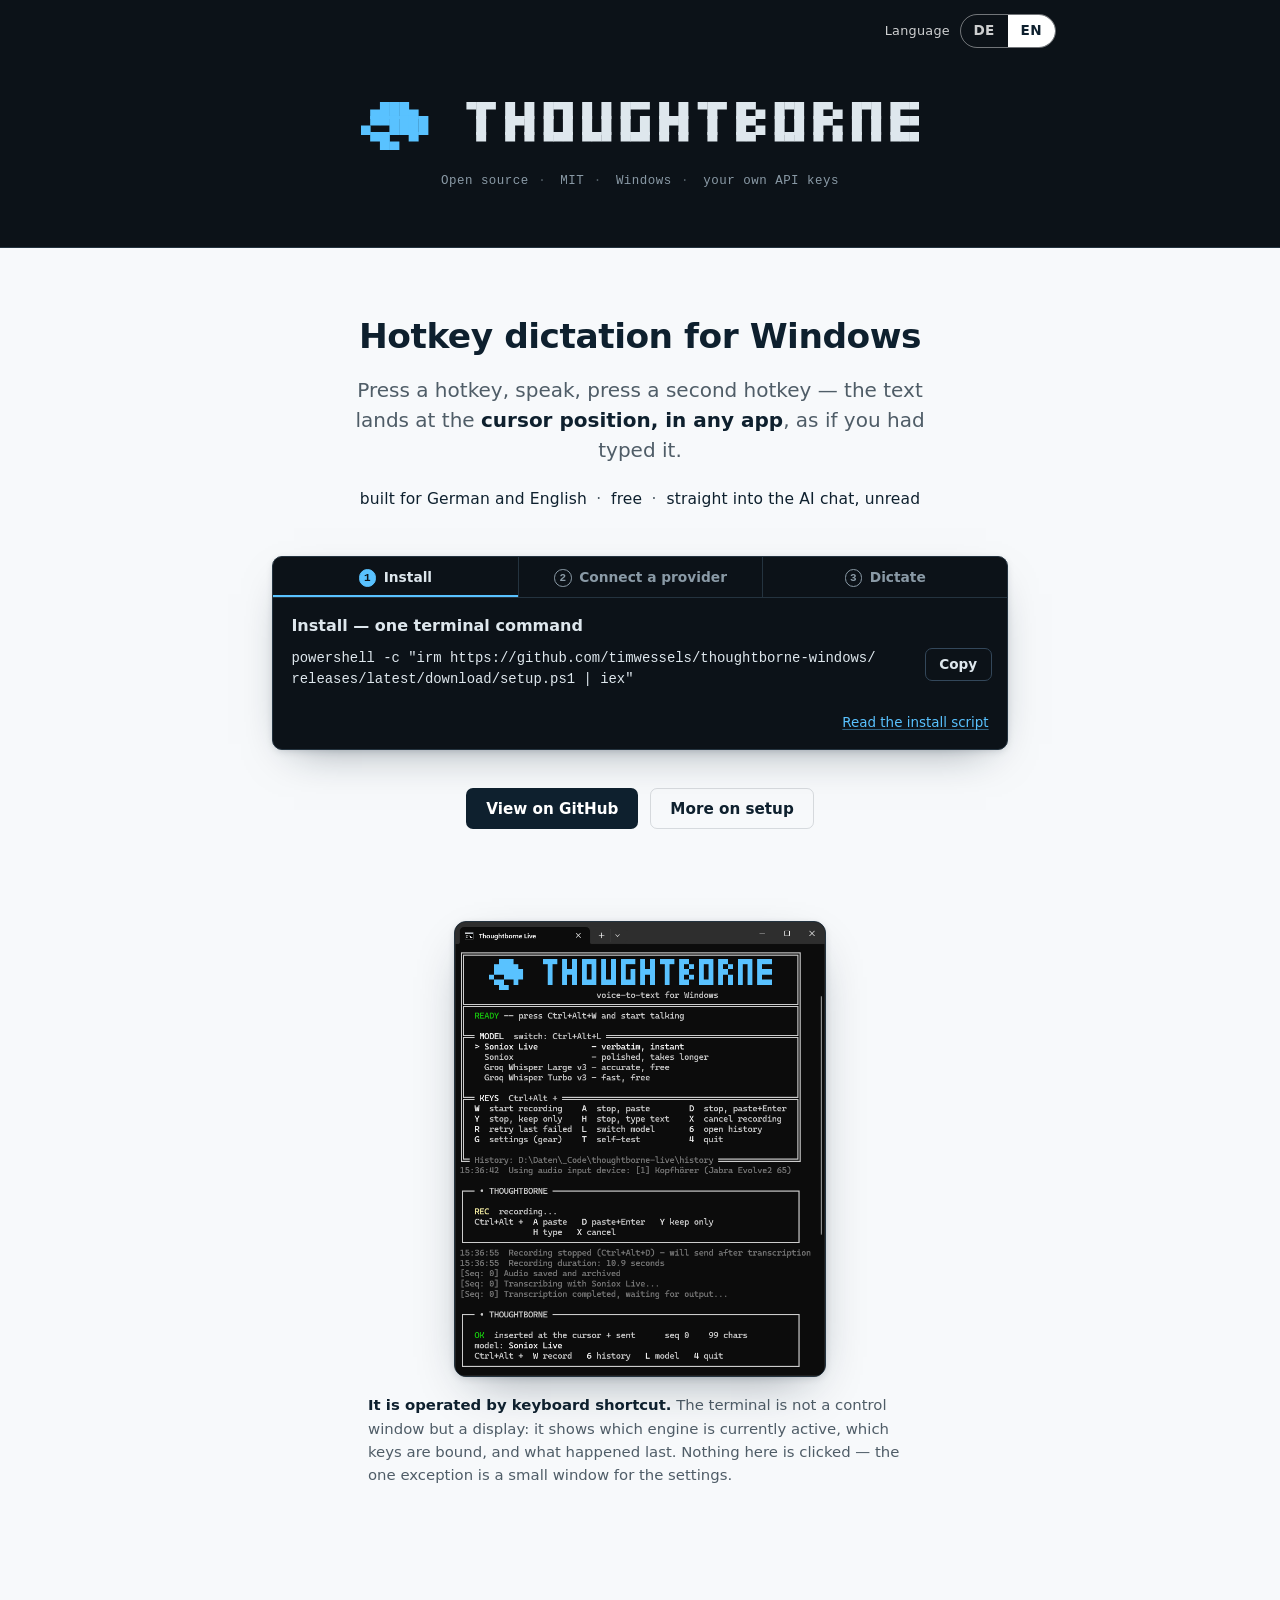
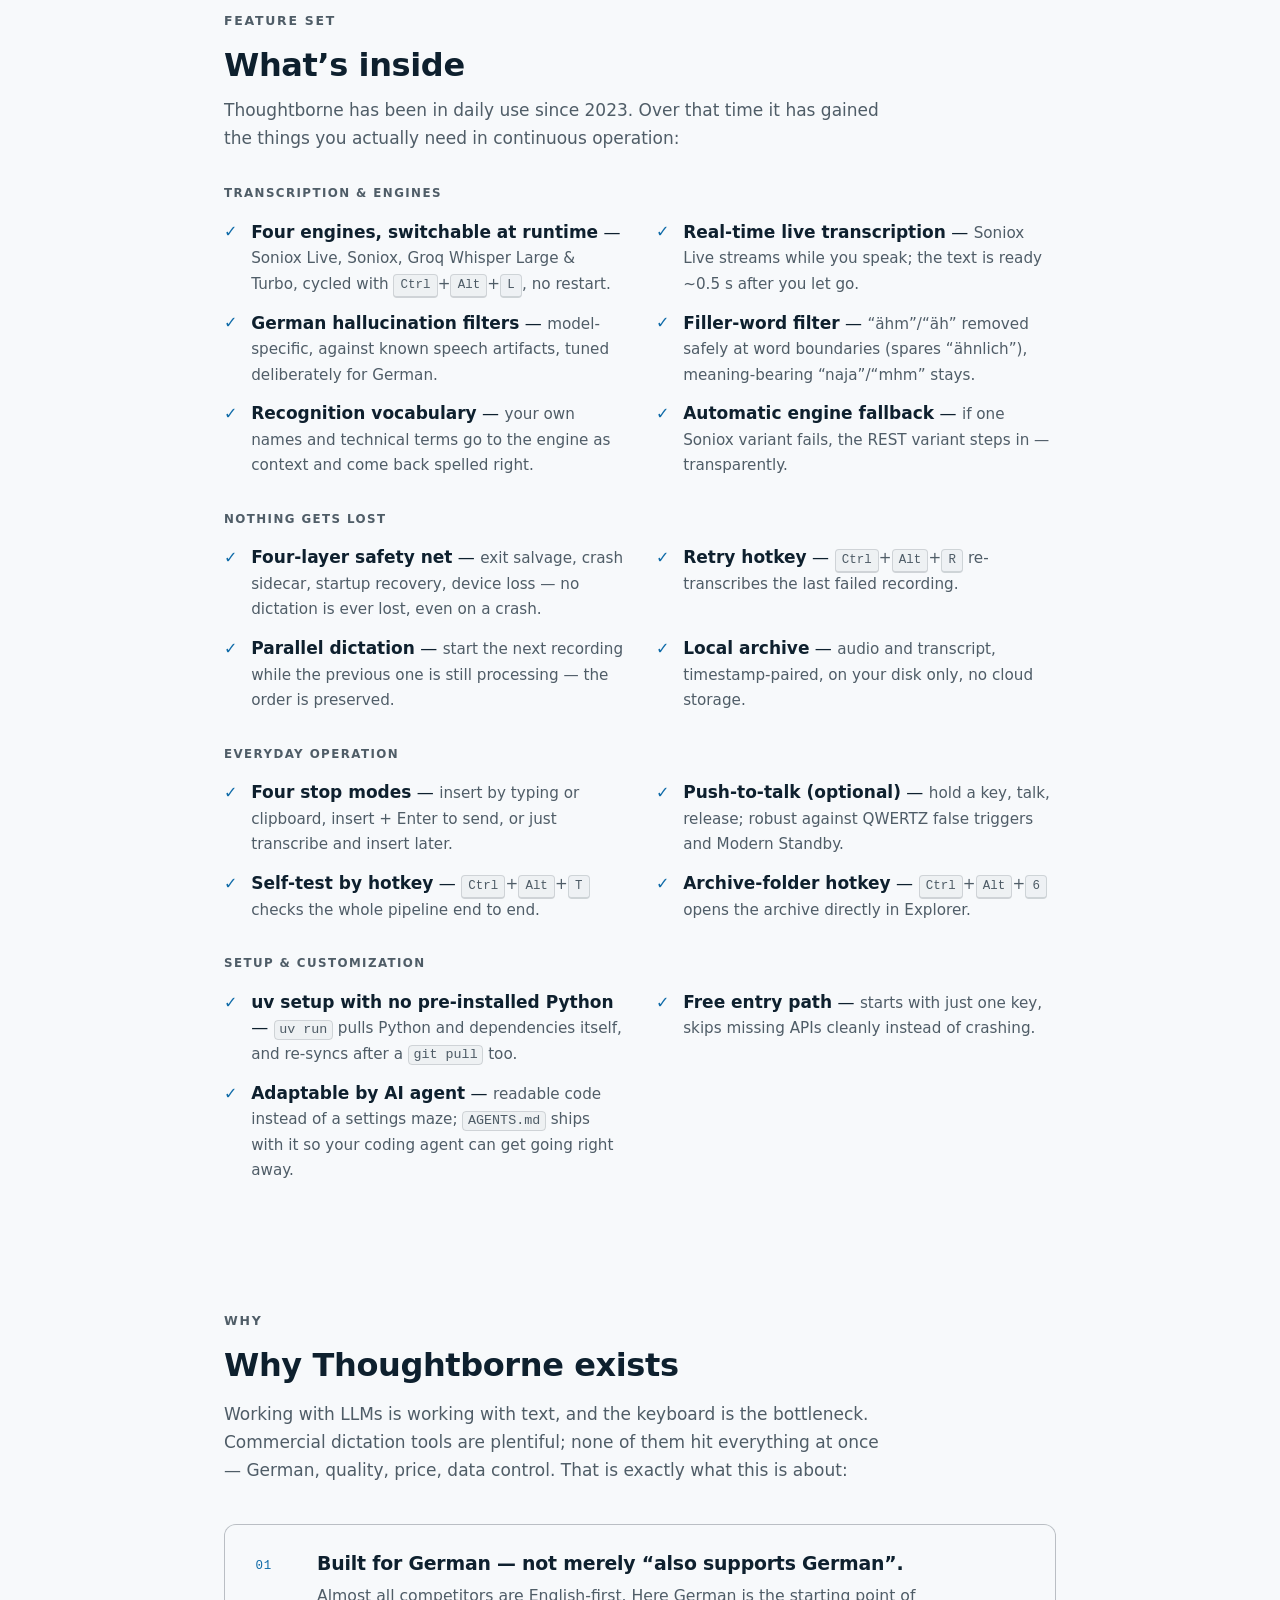
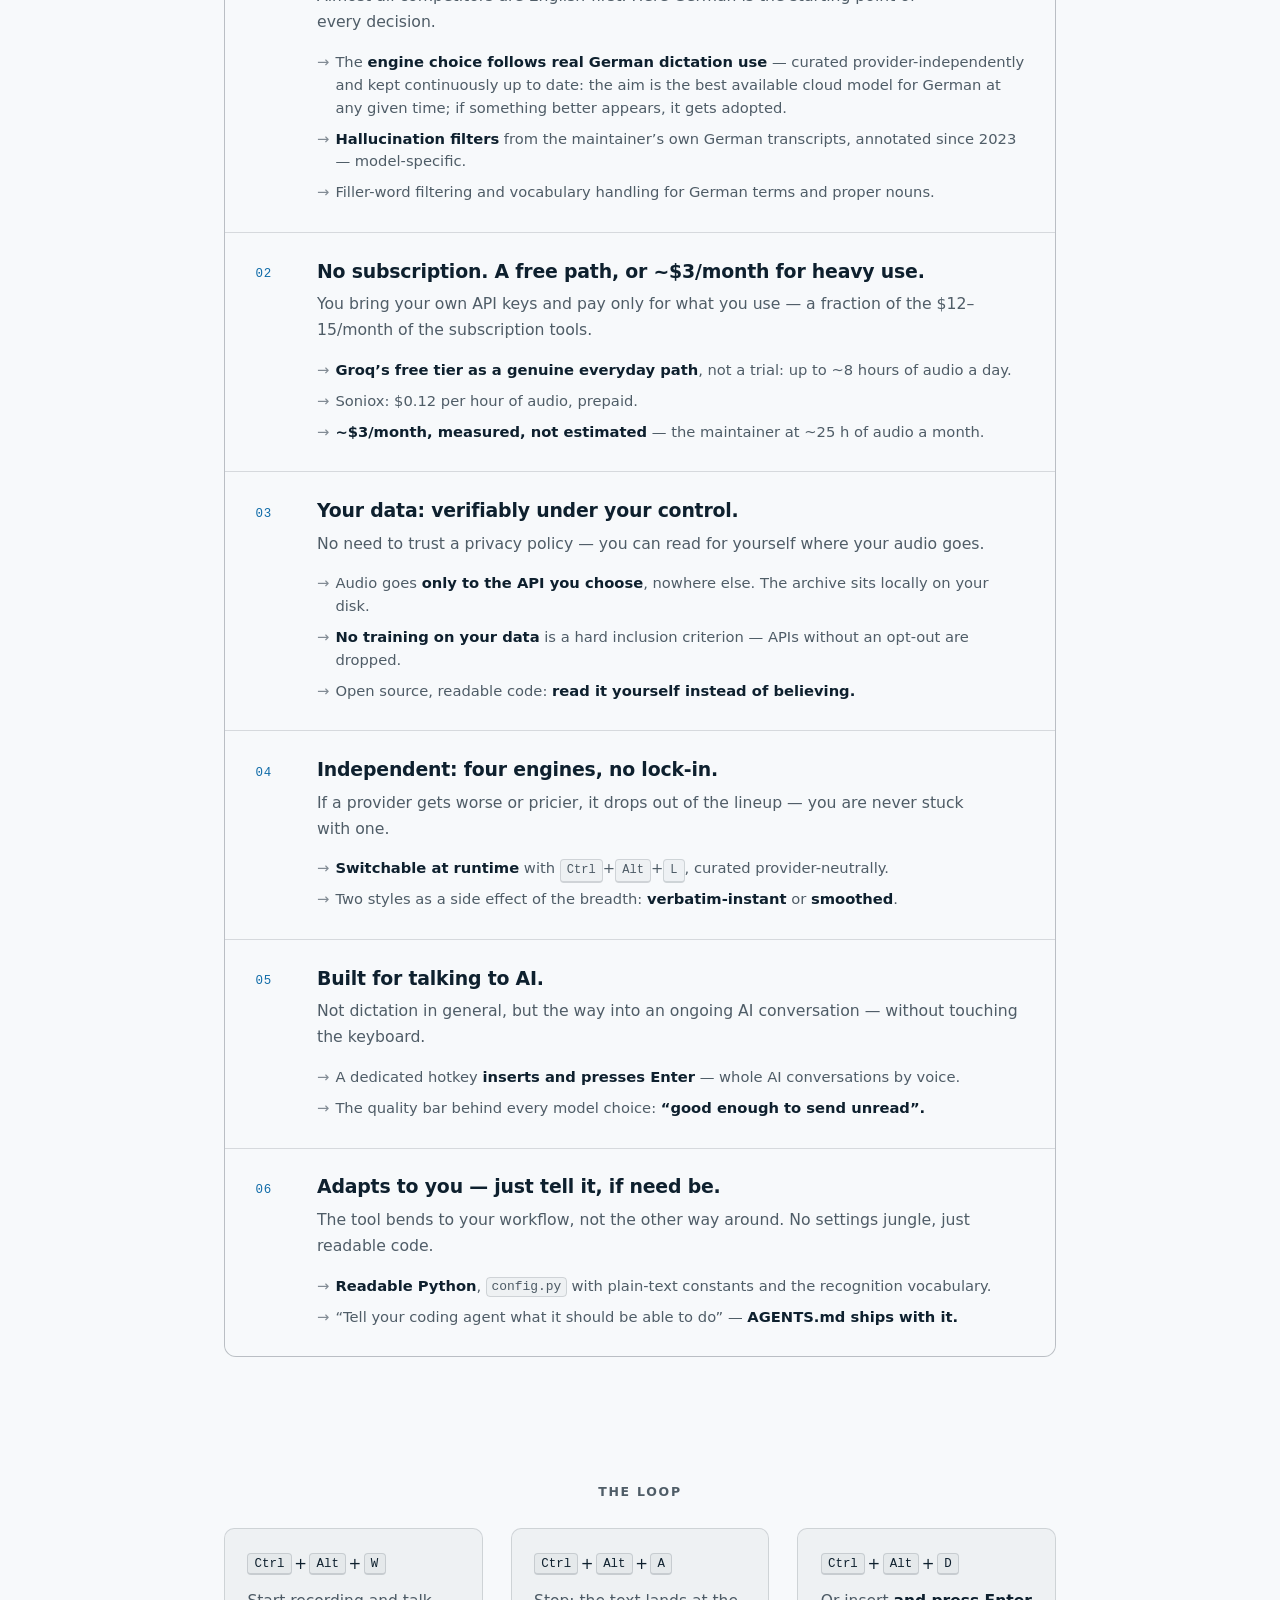
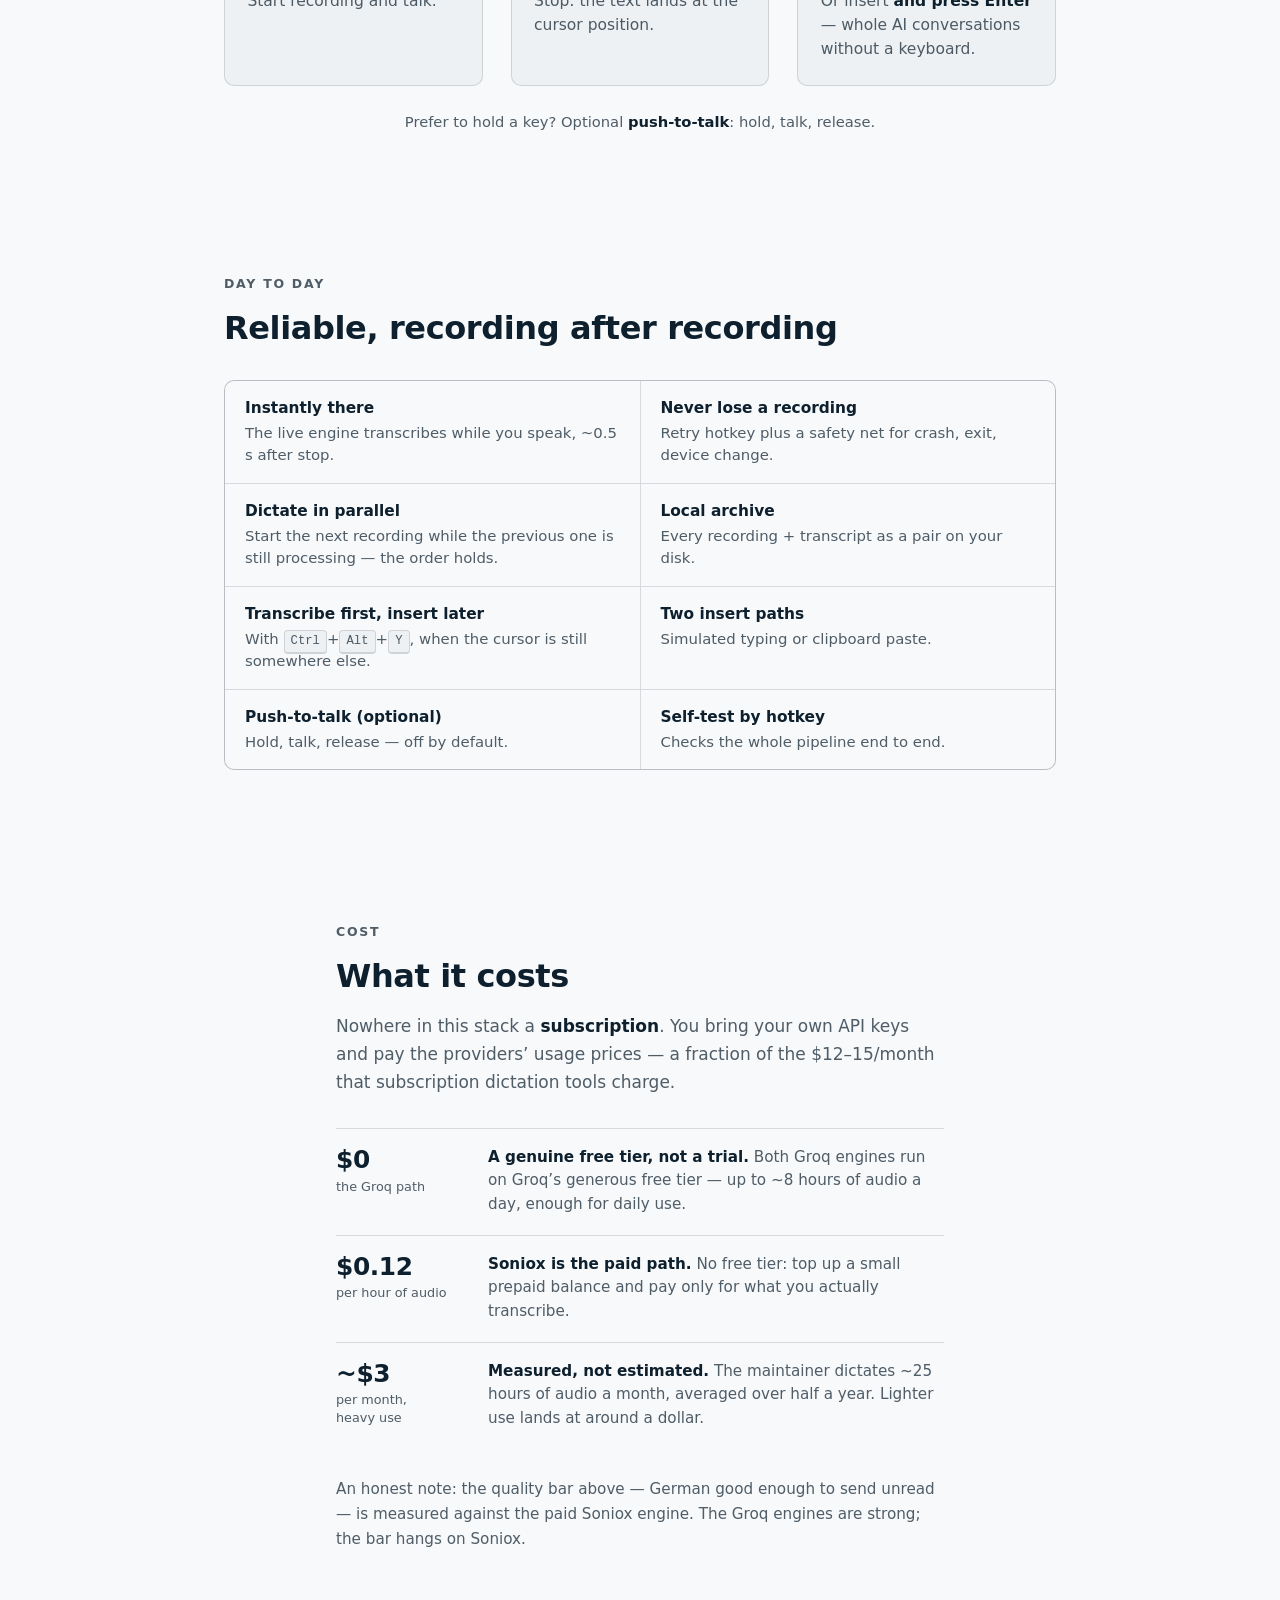
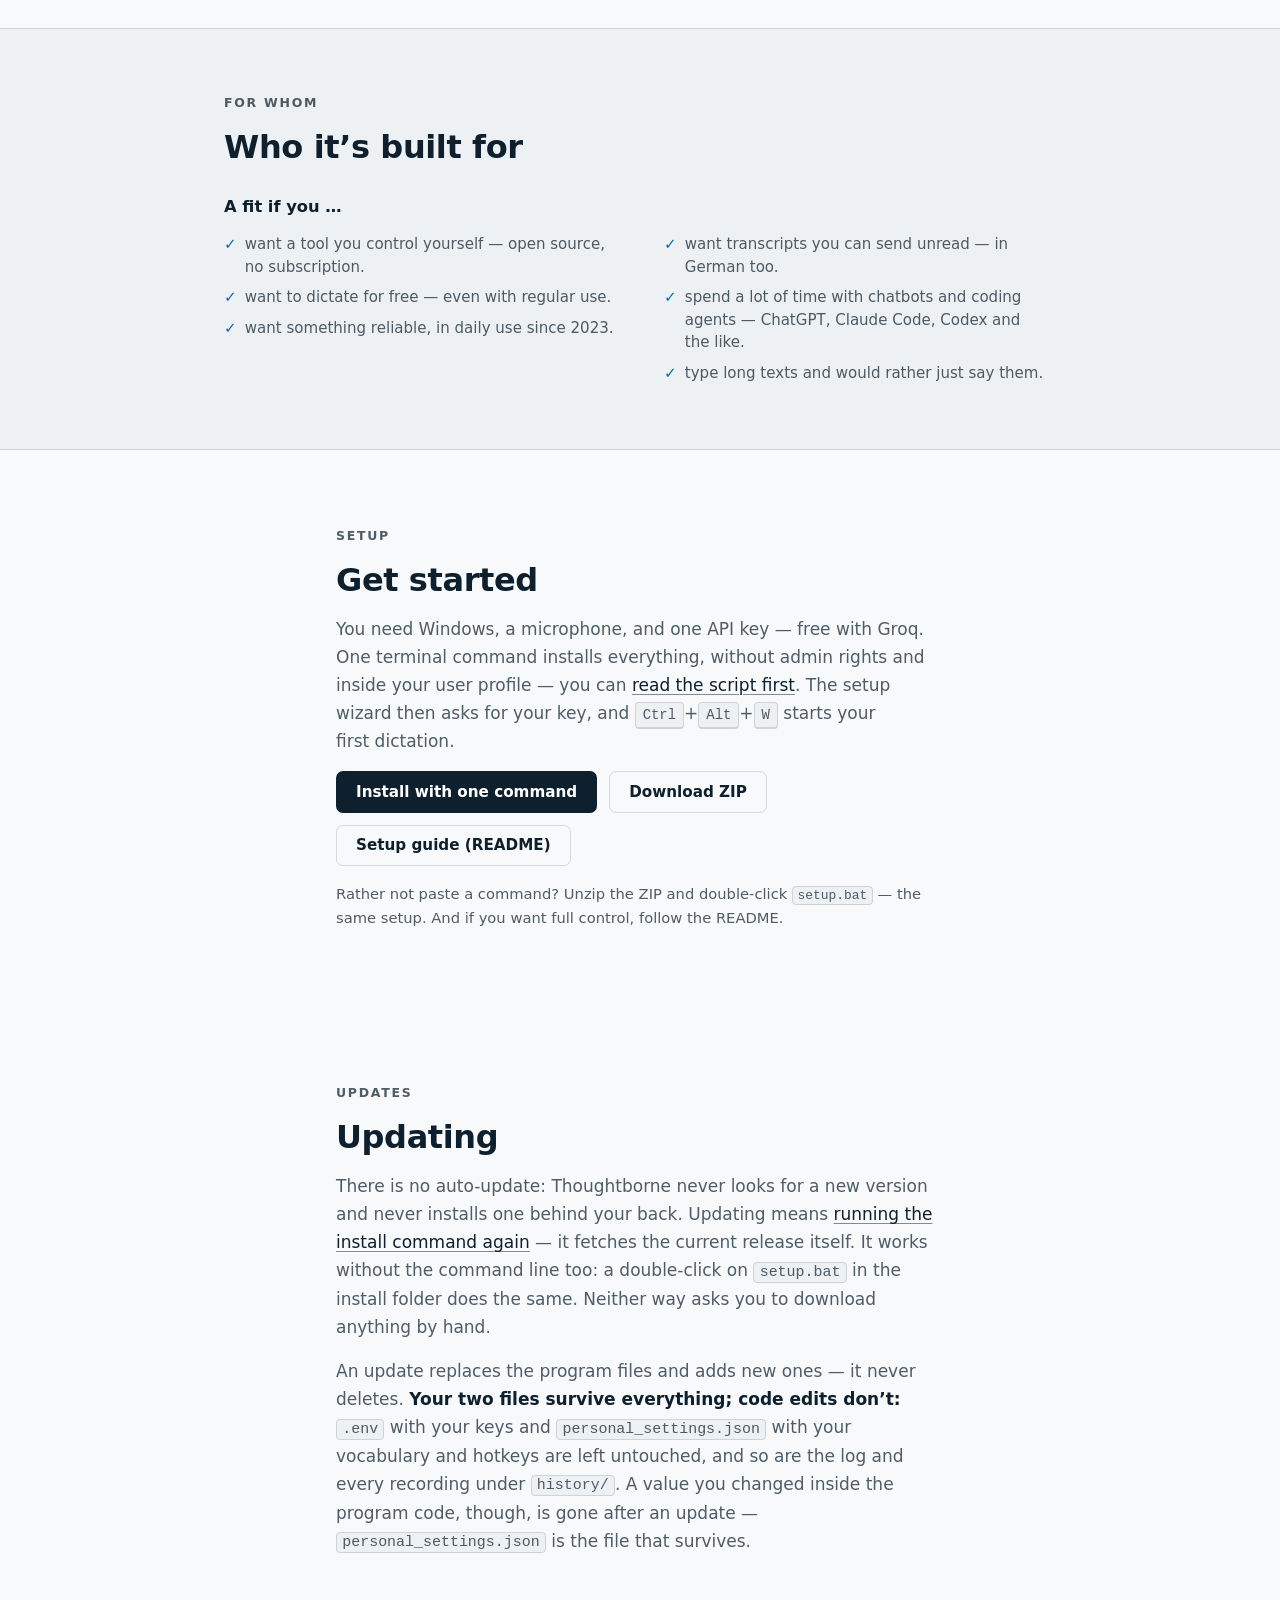
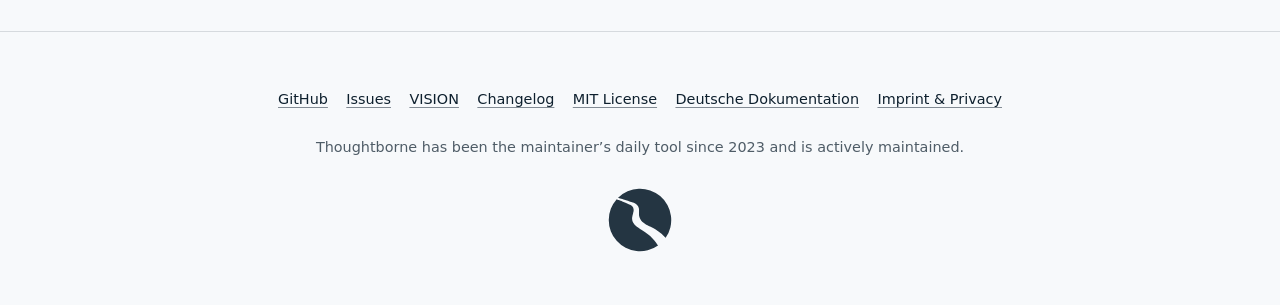
==== docs/en/index.html @ e69ead3b "Retake both published screenshots on the current build (#288) Co-Authored-By: Claude Fable 5 <norepl" ====
<!doctype html>
<html lang="en">
<head>
<meta charset="utf-8">
<meta name="viewport" content="width=device-width, initial-scale=1">
<title>Thoughtborne — Hotkey dictation for Windows</title>
<meta name="description" content="Hotkey-driven dictation tool for Windows. Press a hotkey, talk, press a second hotkey — the text lands at the cursor position. Built for German, built for talking to AI.">
<link rel="canonical" href="https://thoughtborne.app/en/">
<link rel="alternate" hreflang="de" href="https://thoughtborne.app/">
<link rel="alternate" hreflang="en" href="https://thoughtborne.app/en/">
<link rel="alternate" hreflang="x-default" href="https://thoughtborne.app/">
<link rel="icon" href="../favicon.ico?v=2" sizes="48x48">
<link rel="icon" href="../favicon.svg?v=2" type="image/svg+xml">
<link rel="apple-touch-icon" href="../apple-touch-icon.png" sizes="180x180">
<meta name="theme-color" content="#0C1218">
<meta property="og:type" content="website">
<meta property="og:locale" content="en_US">
<meta property="og:locale:alternate" content="de_DE">
<meta property="og:title" content="Thoughtborne — Hotkey dictation for Windows">
<meta property="og:description" content="Press a hotkey, talk, press a second hotkey — the text lands at the cursor position. Built for German, built for talking to AI. Open source, MIT.">
<meta property="og:url" content="https://thoughtborne.app/en/">
<meta property="og:image" content="https://thoughtborne.app/assets/thoughtborne-social-preview.png?v=2">
<meta property="og:site_name" content="Thoughtborne">
<meta property="og:image:width" content="1280">
<meta property="og:image:height" content="640">
<meta name="twitter:card" content="summary_large_image">
<!-- ?v= is a cache-buster: bump it whenever style.css changes shape, so a
     stale cached sheet can never style the new markup (site-v4 idea). -->
<link rel="stylesheet" href="../style.css?v=14">
<noscript><style>.ip-tabs { display: none; } .ip-panel[hidden] { display: block; }</style></noscript>
</head>
<body>

<a class="skip-link" href="#main">Skip to content</a>

<header class="masthead">

  <div class="term-band">
    <div class="band-inner">

      <!-- Nav hrefs are root-absolute — they don't resolve under file://;
           review click-through over a local HTTP server. -->
      <div class="band-top">
        <span class="langbar-label">Language</span>
        <span class="lang-toggle">
          <a href="/" hreflang="de" aria-label="German version">DE</a>
          <a href="/en/" aria-current="page">EN</a>
        </span>
      </div>

      <!-- The app's terminal masthead, ported character-exact from console_ui.py
           (LOGO_MARK_A5 + WM, gap 4). Spans are colour-only: mark glyph in the
           console accent, wordmark in console off-white. Concatenated span text
           is identical to the app's output — regenerate from console_ui.py
           whenever the app masthead changes. line-height stays 1.0. -->
      <pre class="term-logo" aria-hidden="true"><span class="lg-mark"> ▄███▄ </span><span class="lg-word">    ▀█▀ █ █ █▀█ █ █ █▀▀ █ █ ▀█▀ █▀▄ █▀█ █▀▄ █▀█ █▀▀</span>
<span class="lg-mark">▄▀▀████</span><span class="lg-word">     █  █▀█ █ █ █ █ █ █ █▀█  █  █▀▄ █ █ █▀▄ █ █ █▀▀</span>
<span class="lg-mark"> ▀█▄ ▀ </span><span class="lg-word">     ▀  ▀ ▀ ▀▀▀ ▀▀▀ ▀▀▀ ▀ ▀  ▀  ▀▀  ▀▀▀ ▀ ▀ ▀ ▀ ▀▀▀</span></pre>

      <p class="term-status"><span>Open source</span> <span>MIT</span> <span>Windows</span> <span>your own API keys</span></p>

    </div>
  </div>

  <div class="wrap intro-hero">
    <h1 class="headline"><span class="visually-hidden">Thoughtborne — </span>Hotkey dictation for&nbsp;Windows</h1>
    <p class="tagline">Press a hotkey, speak, press a second hotkey — the text lands at the <strong>cursor position, in any app</strong>, as if you had typed it.</p>
    <p class="benefits"><span>built for German and English</span> <span>free</span> <span>straight into the AI chat, unread</span></p>

    <!-- The canonical release lane — releases/latest/download always resolves
         to the newest published release, so this URL never needs a version bump. -->
    <div class="install install-tabs" id="installation">
      <!-- Three-step strip. Panels 2/3 ship `hidden` so nothing flashes before the
           script at the end of the body wires the tabs; the head's noscript rule
           stacks all three without JS. -->
      <div class="ip-tabs" role="tablist" aria-label="Get started in three steps">
        <button class="ip-tab" role="tab" type="button" id="ip-tab-1" aria-controls="ip-panel-1" aria-selected="true"><span class="ip-num">1</span>Install</button>
        <button class="ip-tab" role="tab" type="button" id="ip-tab-2" aria-controls="ip-panel-2" aria-selected="false" tabindex="-1"><span class="ip-num">2</span>Connect a provider</button>
        <button class="ip-tab" role="tab" type="button" id="ip-tab-3" aria-controls="ip-panel-3" aria-selected="false" tabindex="-1"><span class="ip-num">3</span>Dictate</button>
      </div>

      <div class="ip-panel" role="tabpanel" id="ip-panel-1" aria-labelledby="ip-tab-1">
        <p class="ip-title">Install — one terminal command</p>
        <div class="install-panel">
          <!-- The page's only install command — keep it word-for-word identical to the
               one-liners in README.md and README.de.md. The powershell -c wrapper is
               deliberate: content blockers (uBlock's ClickFix guard) swallow a bare
               `irm | iex` clipboard write; the flag-free wrapped form is the tolerated
               shape — and runs from cmd and Win+R too. The <wbr>s are break hints with
               no text of their own (Chrome does not break URLs at `/` by itself), so
               the copy button still yields the exact command. -->
          <code class="install-cmd">powershell -c "irm https://github.com/timwessels/<wbr>thoughtborne-windows/<wbr>releases/latest/download/setup.ps1 | iex"</code>
          <button class="copy-btn" type="button" data-label="Copy" data-done="✓ Copied" data-fail="Press Ctrl+C">Copy</button>
        </div>
        <p class="ip-more"><a href="https://github.com/timwessels/thoughtborne-windows/blob/main/setup.ps1" target="_blank" rel="noopener">Read the install script</a></p>
      </div>

      <div class="ip-panel" role="tabpanel" id="ip-panel-2" aria-labelledby="ip-tab-2" hidden>
        <p class="ip-title">Sign up, paste the code — done</p>
        <p class="ip-lead">Thoughtborne sends your speech to a provider, which sends the text back. All you need is its access code (API key).</p>
        <ul class="ip-options">
          <li>
            <span class="ip-opt-head"><a href="https://groq.com/" target="_blank" rel="noopener">Groq</a> <span class="ip-tag ip-tag-free">free</span></span>
            <span class="ip-opt-text">Good and privacy-friendly</span>
            <a class="ip-opt-btn" href="https://console.groq.com/login" target="_blank" rel="noopener">Sign up</a>
          </li>
          <li>
            <span class="ip-opt-head"><a href="https://soniox.com/" target="_blank" rel="noopener">Soniox</a> <span class="ip-tag">prepaid</span></span>
            <span class="ip-opt-text">Better speech recognition quality</span>
            <a class="ip-opt-btn" href="https://console.soniox.com/signup/" target="_blank" rel="noopener">Sign up</a>
          </li>
        </ul>
        <p class="ip-more"><a href="#costs">More info</a></p>
      </div>

      <div class="ip-panel" role="tabpanel" id="ip-panel-3" aria-labelledby="ip-tab-3" hidden>
        <p class="ip-title">Speak instead of typing — in any app</p>
        <p class="ip-lead">As reliable as your keyboard, just faster — usually without a word to correct.</p>
        <ol class="ip-flow">
          <li><span class="keys"><kbd>Ctrl</kbd>+<kbd>Alt</kbd>+<kbd>W</kbd></span></li>
          <li>speak</li>
          <li><span class="keys"><kbd>Ctrl</kbd>+<kbd>Alt</kbd>+<kbd>A</kbd></span></li>
          <li class="ip-flow-out">The text lands at your cursor — in the browser, in Word, in ChatGPT, in Claude Code.</li>
        </ol>
        <ul class="ip-list">
          <li>Or push-to-talk (optional): tap and hold <kbd>Ctrl</kbd>, speak, let go.</li>
          <li>In AI chats, send it straight away with Enter if you like — you’re just talking to the AI.</li>
        </ul>
      </div>
    </div>

    <p class="actions">
      <a class="btn btn-primary" href="https://github.com/timwessels/thoughtborne-windows" target="_blank" rel="noopener">View on GitHub</a>
      <a class="btn btn-ghost" href="#get-started">More on setup</a>
    </p>
  </div>

</header>

<main id="main">

  <section class="shot">
    <div class="wrap">
      <div class="shot-frame">
        <img src="../assets/screenshot-terminal.png?v=3" alt="Thoughtborne in the terminal: the ready screen with the four-engine model carousel and the key overview on top, below it a recording from the REC notice to the inserted-text confirmation.">
      </div>
      <p class="shot-cap"><strong>It is operated by keyboard shortcut.</strong> The terminal is not a control window but a display: it shows which engine is currently active, which keys are bound, and what happened last. Nothing here is clicked — the one exception is a small window for the settings.</p>
    </div>
  </section>

  <section class="features-top">
    <div class="wrap">
      <div class="intro">
        <p class="eyebrow" aria-hidden="true">Feature set</p>
        <h2>What’s inside</h2>
        <p>Thoughtborne has been in daily use since 2023. Over that time it has gained the things you actually need in continuous operation:</p>
      </div>

      <div class="feat-group">
        <p class="feat-group-title">Transcription &amp; engines</p>
        <ul class="feat-grid">
          <li><b>Four engines, switchable at runtime</b> — <span>Soniox Live, Soniox, Groq Whisper Large &amp; Turbo, cycled with <kbd>Ctrl</kbd>+<kbd>Alt</kbd>+<kbd>L</kbd>, no restart.</span></li>
          <li><b>Real-time live transcription</b> — <span>Soniox Live streams while you speak; the text is ready ~0.5 s after you let go.</span></li>
          <li><b>German hallucination filters</b> — <span>model-specific, against known speech artifacts, tuned deliberately for German.</span></li>
          <li><b>Filler-word filter</b> — <span>“ähm”/“äh” removed safely at word boundaries (spares “ähnlich”), meaning-bearing “naja”/“mhm” stays.</span></li>
          <li><b>Recognition vocabulary</b> — <span>your own names and technical terms go to the engine as context and come back spelled right.</span></li>
          <li><b>Automatic engine fallback</b> — <span>if one Soniox variant fails, the REST variant steps in — transparently.</span></li>
        </ul>
      </div>

      <div class="feat-group">
        <p class="feat-group-title">Nothing gets lost</p>
        <ul class="feat-grid">
          <li><b>Four-layer safety net</b> — <span>exit salvage, crash sidecar, startup recovery, device loss — no dictation is ever lost, even on a crash.</span></li>
          <li><b>Retry hotkey</b> — <span><kbd>Ctrl</kbd>+<kbd>Alt</kbd>+<kbd>R</kbd> re-transcribes the last failed recording.</span></li>
          <li><b>Parallel dictation</b> — <span>start the next recording while the previous one is still processing — the order is preserved.</span></li>
          <li><b>Local archive</b> — <span>audio and transcript, timestamp-paired, on your disk only, no cloud storage.</span></li>
        </ul>
      </div>

      <div class="feat-group">
        <p class="feat-group-title">Everyday operation</p>
        <ul class="feat-grid">
          <li><b>Four stop modes</b> — <span>insert by typing or clipboard, insert&nbsp;+&nbsp;Enter to send, or just transcribe and insert later.</span></li>
          <li><b>Push-to-talk (optional)</b> — <span>hold a key, talk, release; robust against QWERTZ false triggers and Modern Standby.</span></li>
          <li><b>Self-test by hotkey</b> — <span><kbd>Ctrl</kbd>+<kbd>Alt</kbd>+<kbd>T</kbd> checks the whole pipeline end to end.</span></li>
          <li><b>Archive-folder hotkey</b> — <span><kbd>Ctrl</kbd>+<kbd>Alt</kbd>+<kbd>6</kbd> opens the archive directly in Explorer.</span></li>
        </ul>
      </div>

      <div class="feat-group">
        <p class="feat-group-title">Setup &amp; customization</p>
        <ul class="feat-grid">
          <li><b>uv setup with no pre-installed Python</b> — <span><code>uv run</code> pulls Python and dependencies itself, and re-syncs after a <code>git pull</code> too.</span></li>
          <li><b>Free entry path</b> — <span>starts with just one key, skips missing APIs cleanly instead of crashing.</span></li>
          <li><b>Adaptable by AI agent</b> — <span>readable code instead of a settings maze; <code>AGENTS.md</code> ships with it so your coding agent can get going right away.</span></li>
        </ul>
      </div>
    </div>
  </section>

  <section class="args">
    <div class="wrap">
      <div class="args-intro">
        <p class="eyebrow" aria-hidden="true">Why</p>
        <h2>Why Thoughtborne exists</h2>
        <p>Working with LLMs is working with text, and the keyboard is the bottleneck. Commercial dictation tools are plentiful; none of them hit everything at once — German, quality, price, data control. That is exactly what this is about:</p>
      </div>

      <div class="arg-list">
        <article class="arg">
          <span class="arg-num">01</span>
          <h3>Built for German — not merely “also supports German”.</h3>
          <p class="arg-lead">Almost all competitors are English-first. Here German is the starting point of every decision.</p>
          <ul class="arg-evidence">
            <li>The <strong>engine choice follows real German dictation use</strong> — curated provider-independently and kept continuously up to date: the aim is the best available cloud model for German at any given time; if something better appears, it gets adopted.</li>
            <li><strong>Hallucination filters</strong> from the maintainer’s own German transcripts, annotated since 2023 — model-specific.</li>
            <li>Filler-word filtering and vocabulary handling for German terms and proper nouns.</li>
          </ul>
        </article>

        <article class="arg">
          <span class="arg-num">02</span>
          <h3>No subscription. A free path, or ~$3/month for heavy use.</h3>
          <p class="arg-lead">You bring your own API keys and pay only for what you use — a fraction of the $12–15/month of the subscription tools.</p>
          <ul class="arg-evidence">
            <li><strong>Groq’s free tier as a genuine everyday path</strong>, not a trial: up to ~8 hours of audio a day.</li>
            <li>Soniox: $0.12 per hour of audio, prepaid.</li>
            <li><strong>~$3/month, measured, not estimated</strong> — the maintainer at ~25 h of audio a month.</li>
          </ul>
        </article>

        <article class="arg">
          <span class="arg-num">03</span>
          <h3>Your data: verifiably under your control.</h3>
          <p class="arg-lead">No need to trust a privacy policy — you can read for yourself where your audio goes.</p>
          <ul class="arg-evidence">
            <li>Audio goes <strong>only to the API you choose</strong>, nowhere else. The archive sits locally on your disk.</li>
            <li><strong>No training on your data</strong> is a hard inclusion criterion — APIs without an opt-out are dropped.</li>
            <li>Open source, readable code: <strong>read it yourself instead of believing.</strong></li>
          </ul>
        </article>

        <article class="arg">
          <span class="arg-num">04</span>
          <h3>Independent: four engines, no lock-in.</h3>
          <p class="arg-lead">If a provider gets worse or pricier, it drops out of the lineup — you are never stuck with one.</p>
          <ul class="arg-evidence">
            <li><strong>Switchable at runtime</strong> with <kbd>Ctrl</kbd>+<kbd>Alt</kbd>+<kbd>L</kbd>, curated provider-neutrally.</li>
            <li>Two styles as a side effect of the breadth: <strong>verbatim-instant</strong> or <strong>smoothed</strong>.</li>
          </ul>
        </article>

        <article class="arg">
          <span class="arg-num">05</span>
          <h3>Built for talking to AI.</h3>
          <p class="arg-lead">Not dictation in general, but the way into an ongoing AI conversation — without touching the keyboard.</p>
          <ul class="arg-evidence">
            <li>A dedicated hotkey <strong>inserts and presses Enter</strong> — whole AI conversations by voice.</li>
            <li>The quality bar behind every model choice: <strong>“good enough to send unread”.</strong></li>
          </ul>
        </article>

        <article class="arg">
          <span class="arg-num">06</span>
          <h3>Adapts to you — just tell it, if need be.</h3>
          <p class="arg-lead">The tool bends to your workflow, not the other way around. No settings jungle, just readable code.</p>
          <ul class="arg-evidence">
            <li><strong>Readable Python</strong>, <code>config.py</code> with plain-text constants and the recognition vocabulary.</li>
            <li>“Tell your coding agent what it should be able to do” — <strong>AGENTS.md ships with it.</strong></li>
          </ul>
        </article>
      </div>
    </div>
  </section>

  <section class="loop">
    <div class="wrap">
      <h2 class="loop-title">The loop</h2>
      <ol class="steps">
        <li>
          <span class="keys"><kbd>Ctrl</kbd>+<kbd>Alt</kbd>+<kbd>W</kbd></span>
          <span class="step-text">Start recording and talk.</span>
        </li>
        <li>
          <span class="keys"><kbd>Ctrl</kbd>+<kbd>Alt</kbd>+<kbd>A</kbd></span>
          <span class="step-text">Stop: the text lands at the cursor position.</span>
        </li>
        <li>
          <span class="keys"><kbd>Ctrl</kbd>+<kbd>Alt</kbd>+<kbd>D</kbd></span>
          <span class="step-text">Or insert <strong>and press Enter</strong> — whole AI conversations without a keyboard.</span>
        </li>
      </ol>
      <p class="loop-note">Prefer to hold a key? Optional <strong>push-to-talk</strong>: hold, talk, release.</p>
    </div>
  </section>

  <section class="section reliab">
    <div class="wrap">
      <p class="eyebrow" aria-hidden="true">Day to day</p>
      <h2>Reliable, recording after recording</h2>
      <ul class="reliab-grid">
        <li><strong>Instantly there</strong>The live engine transcribes while you speak, ~0.5 s after stop.</li>
        <li><strong>Never lose a recording</strong>Retry hotkey plus a safety net for crash, exit, device change.</li>
        <li><strong>Dictate in parallel</strong>Start the next recording while the previous one is still processing — the order holds.</li>
        <li><strong>Local archive</strong>Every recording + transcript as a pair on your disk.</li>
        <li><strong>Transcribe first, insert later</strong>With <kbd>Ctrl</kbd>+<kbd>Alt</kbd>+<kbd>Y</kbd>, when the cursor is still somewhere else.</li>
        <li><strong>Two insert paths</strong>Simulated typing or clipboard paste.</li>
        <li><strong>Push-to-talk (optional)</strong>Hold, talk, release — off by default.</li>
        <li><strong>Self-test by hotkey</strong>Checks the whole pipeline end to end.</li>
      </ul>
    </div>
  </section>

  <section class="section cost" id="costs">
    <div class="wrap prose">
      <p class="eyebrow" aria-hidden="true">Cost</p>
      <h2>What it costs</h2>
      <p>Nowhere in this stack a <strong>subscription</strong>. You bring your own API keys and pay the providers’ usage prices — a fraction of the $12–15/month that subscription dictation tools charge.</p>
      <dl class="figures">
        <div>
          <dt><span class="fig-num">$0</span> <span class="fig-unit">the Groq path</span></dt>
          <dd><strong>A genuine free tier, not a trial.</strong> Both Groq engines run on Groq’s generous free tier — up to ~8 hours of audio a day, enough for daily use.</dd>
        </div>
        <div>
          <dt><span class="fig-num">$0.12</span> <span class="fig-unit">per hour of audio</span></dt>
          <dd><strong>Soniox is the paid path.</strong> No free tier: top up a small prepaid balance and pay only for what you actually transcribe.</dd>
        </div>
        <div>
          <dt><span class="fig-num">~$3</span> <span class="fig-unit">per month, heavy use</span></dt>
          <dd><strong>Measured, not estimated.</strong> The maintainer dictates ~25 hours of audio a month, averaged over half a year. Lighter use lands at around a dollar.</dd>
        </div>
      </dl>
      <p class="cost-note">An honest note: the quality bar above — German good enough to send unread — is measured against the paid Soniox engine. The Groq engines are strong; the bar hangs on Soniox.</p>
    </div>
  </section>

  <section class="audience-box">
    <div class="wrap">
      <p class="eyebrow" aria-hidden="true">For whom</p>
      <h2>Who it’s built for</h2>
      <div class="aud-for">
        <h3>A fit if you …</h3>
        <ul>
          <li>want a tool you control yourself — open source, no subscription.</li>
          <li>want to dictate for free — even with regular use.</li>
          <li>want something reliable, in daily use since 2023.</li>
          <li>want transcripts you can send unread — in German too.</li>
          <li>spend a lot of time with chatbots and coding agents — ChatGPT, Claude Code, Codex and the like.</li>
          <li>type long texts and would rather just say them.</li>
        </ul>
      </div>
    </div>
  </section>

  <section class="section get-started" id="get-started">
    <div class="wrap prose">
      <p class="eyebrow" aria-hidden="true">Setup</p>
      <h2>Get started</h2>
      <p>You need Windows, a microphone, and one API key — free with Groq. One terminal command installs everything, without admin rights and inside your user profile — you can <a href="https://github.com/timwessels/thoughtborne-windows/blob/main/setup.ps1" target="_blank" rel="noopener">read the script first</a>. The setup wizard then asks for your key, and <kbd>Ctrl</kbd>+<kbd>Alt</kbd>+<kbd>W</kbd> starts your first dictation.</p>
      <p class="actions">
        <a class="btn btn-primary" href="#installation">Install with one command</a>
        <!-- thoughtborne.zip is the snapshot the release ritual builds (D-006);
             releases/latest keeps the URL current with zero page edits. This one
             link stays in the same tab on purpose: GitHub serves the ZIP as an
             attachment, so target="_blank" would leave an empty tab behind. -->
        <a class="btn btn-ghost" href="https://github.com/timwessels/thoughtborne-windows/releases/latest/download/thoughtborne.zip">Download ZIP</a>
        <a class="btn btn-ghost" href="https://github.com/timwessels/thoughtborne-windows#installation" target="_blank" rel="noopener">Setup guide (README)</a>
      </p>
      <p class="audience">Rather not paste a command? Unzip the ZIP and double-click <code>setup.bat</code> — the same setup. And if you want full control, follow the README.</p>
    </div>
  </section>

  <!-- Anchor #updating is deep-linked from the settings app's Machine-Room tab
       (settings_strings.py, url.update) — renaming it breaks that link silently. -->
  <section class="section updating" id="updating">
    <div class="wrap prose">
      <p class="eyebrow" aria-hidden="true">Updates</p>
      <h2>Updating</h2>
      <p>There is no auto-update: Thoughtborne never looks for a new version and never installs one behind your back. Updating means <a href="#installation">running the install command again</a> — it fetches the current release itself. It works without the command line too: a double-click on <code>setup.bat</code> in the install folder does the same. Neither way asks you to download anything by hand.</p>
      <p>An update replaces the program files and adds new ones — it never deletes. <strong>Your two files survive everything; code edits don’t:</strong> <code>.env</code> with your keys and <code>personal_settings.json</code> with your vocabulary and hotkeys are left untouched, and so are the log and every recording under <code>history/</code>. A value you changed inside the program code, though, is gone after an update — <code>personal_settings.json</code> is the file that survives.</p>
    </div>
  </section>

</main>

<footer class="site-footer">
  <div class="footer-inner">
    <nav class="footer-links" aria-label="Project links">
      <a href="https://github.com/timwessels/thoughtborne-windows" target="_blank" rel="noopener">GitHub</a>
      <a href="https://github.com/timwessels/thoughtborne-windows/issues" target="_blank" rel="noopener">Issues</a>
      <a href="https://github.com/timwessels/thoughtborne-windows/blob/main/VISION.md" target="_blank" rel="noopener">VISION</a>
      <a href="https://github.com/timwessels/thoughtborne-windows/blob/main/CHANGELOG.md" target="_blank" rel="noopener">Changelog</a>
      <a href="https://github.com/timwessels/thoughtborne-windows/blob/main/LICENSE" target="_blank" rel="noopener">MIT License</a>
      <a href="https://github.com/timwessels/thoughtborne-windows/blob/main/README.de.md" hreflang="de" target="_blank" rel="noopener">Deutsche Dokumentation</a>
      <a href="/en/legal.html">Imprint &amp; Privacy</a>
    </nav>
    <p class="footer-note">Thoughtborne has been the maintainer’s daily tool since 2023 and is actively maintained.</p>
    <!-- path data from assets/logo/thoughtborne-mark.svg — keep in sync. -->
    <svg class="mark mark-footer" viewBox="0 0 512 512" aria-hidden="true"><path d="M 69.57 89.44 C 70.92 90.26 80.55 94.04 91.91 98.66 C 103.26 103.28 115.37 108.20 118.80 109.60 C 149.01 121.85 172.26 131.55 176.22 133.55 C 181.20 136.07 187.72 140.63 191.59 144.31 C 200.33 152.64 205.14 164.00 205.19 176.41 C 205.22 184.14 204.19 189.89 200.05 205.09 C 193.51 229.12 191.95 239.31 193.13 250.31 C 194.75 265.49 200.47 278.71 210.38 290.15 C 222.87 304.60 232.56 312.03 270.23 336.00 C 310.93 361.90 331.92 378.17 354.42 401.21 C 365.24 412.30 373.89 422.38 383.45 435.05 C 390.08 443.85 400.24 458.95 400.32 460.14 A 250.00 250.00 0 0 1 69.57 89.44 Z M 461.13 398.90 C 461.25 398.98 456.27 393.85 450.21 387.62 C 421.66 358.22 391.54 336.94 341.33 310.71 C 311.21 294.98 305.14 291.72 297.83 287.38 C 278.90 276.16 266.13 263.50 258.15 248.06 C 253.46 239.00 251.24 232.87 249.27 223.61 C 247.78 216.57 247.69 215.33 247.90 203.90 C 248.42 174.95 248.23 167.69 246.84 162.07 C 242.17 143.26 230.35 129.52 210.86 120.29 C 205.03 117.53 198.29 115.26 167.59 105.71 C 157.94 102.71 144.68 98.57 138.14 96.50 C 131.59 94.44 117.00 89.90 105.71 86.41 C 94.42 82.93 84.31 79.80 83.25 79.47 C 82.19 79.13 81.32 78.65 80.69 77.77 A 250.00 250.00 0 0 1 461.13 398.90 Z"/></svg>
  </div>
</footer>

<script>
/* Copy buttons on the install boxes. First-party, inline, no dependencies.
   The Clipboard API needs a secure context (https / localhost); a
   hidden-textarea fallback covers the rest. Without JS the button is inert
   and the command stays selectable text. */
document.querySelectorAll('.copy-btn').forEach(function (btn) {
  var reset;
  btn.addEventListener('click', function () {
    var cmd = btn.closest('.install-panel').querySelector('.install-cmd');
    var text = cmd.textContent.trim();
    // Also select the visible command: content blockers can swallow the
    // programmatic clipboard write silently (while reporting success), and a
    // selection leaves the user one native Ctrl+C away from the same result.
    var select = function () {
      var sel = window.getSelection();
      if (!sel) { return; }
      var range = document.createRange();
      range.selectNodeContents(cmd);
      sel.removeAllRanges();
      sel.addRange(range);
    };
    select();
    var done = function (ok) {
      btn.textContent = ok ? btn.dataset.done : btn.dataset.fail;
      btn.classList.toggle('copied', ok);
      clearTimeout(reset);
      reset = setTimeout(function () {
        btn.textContent = btn.dataset.label;
        btn.classList.remove('copied');
      }, 2200);
    };
    if (navigator.clipboard && window.isSecureContext) {
      navigator.clipboard.writeText(text).then(function () { done(true); }, function () { done(false); });
    } else {
      var ta = document.createElement('textarea');
      ta.value = text;
      ta.setAttribute('readonly', '');
      ta.style.position = 'fixed'; ta.style.opacity = '0';
      document.body.appendChild(ta);
      ta.select();
      var ok = false;
      try { ok = document.execCommand('copy'); } catch (e) {}
      document.body.removeChild(ta);
      select();
      done(ok);
    }
  });
});

/* The hero's three-step strip: the role=tab buttons switch panels; arrow keys
   move between tabs (wrapping), Home/End jump to the ends. */
document.querySelectorAll('.install-tabs').forEach(function (box) {
  var tabs = Array.prototype.slice.call(box.querySelectorAll('[role="tab"]'));
  var panels = tabs.map(function (tab) { return document.getElementById(tab.getAttribute('aria-controls')); });
  var floor = 0;
  var show = function (n, focus) {
    tabs.forEach(function (tab, i) {
      var on = i === n;
      tab.setAttribute('aria-selected', on ? 'true' : 'false');
      tab.tabIndex = on ? 0 : -1;
      panels[i].hidden = !on;
    });
    box.style.minHeight = floor && n > 0 ? floor + 'px' : '';
    if (focus) { tabs[n].focus(); }
  };
  tabs.forEach(function (tab, i) {
    tab.addEventListener('click', function () { show(i, false); });
    tab.addEventListener('keydown', function (e) {
      var n = { ArrowRight: i + 1, ArrowLeft: i - 1, Home: 0, End: tabs.length - 1 }[e.key];
      if (typeof n !== 'number') { return; }
      e.preventDefault();
      show((n + tabs.length) % tabs.length, true);
    });
  });

  /* One height for the two explaining panels, so switching between them never
     moves the page; the install panel sits tight on its command, the page's
     first impression. Desktop only — on a narrow screen the tabs sit at the top
     of the view with nothing below them to displace. The floor is cleared before
     measuring so a held height cannot feed the next measurement. Width-only
     resizes re-measure; mobile browsers fire resize on scroll, which must not. */
  var roomy = window.matchMedia('(min-width: 64rem)');
  var lock = function () {
    var open = 0, i;
    for (i = 0; i < tabs.length; i++) { if (tabs[i].getAttribute('aria-selected') === 'true') { open = i; } }
    floor = 0;
    if (roomy.matches) {
      for (i = 1; i < tabs.length; i++) { show(i, false); floor = Math.max(floor, box.offsetHeight); }
    }
    show(open, false);
  };
  lock();
  var wide = window.innerWidth, settle;
  window.addEventListener('resize', function () {
    if (window.innerWidth === wide) { return; }
    wide = window.innerWidth;
    clearTimeout(settle);
    settle = setTimeout(lock, 150);
  });

  /* The get-started button jumps back up to this box — it has to land on the
     command, whichever tab the reader left open. */
  var toCommand = function () { show(0, false); };
  window.addEventListener('hashchange', function () {
    if (location.hash === '#' + box.id) { toCommand(); }
  });
  document.querySelectorAll('a[href="#' + box.id + '"]').forEach(function (a) {
    a.addEventListener('click', toCommand);
  });
});
</script>

</body>
</html>
---- docs/style.css ----
/* Thoughtborne site — shared stylesheet for all four pages:
   / (DE), /en/ (EN), /legal.html (DE), /en/legal.html (EN).
   Hard rule: the site is self-contained — no third-party origins (CDN scripts,
   external fonts, remote images); this file and assets/ are first-party. */
*, *::before, *::after { box-sizing: border-box; }
* { margin: 0; }
html { -webkit-text-size-adjust: 100%; scroll-behavior: smooth; }
img, svg { display: block; max-width: 100%; }
a { color: inherit; }

:root {
  color-scheme: light;

  /* terminal surfaces (the dark objects — constant in both OS themes) */
  --term:      #0C1218;
  --term-line: #24333F;
  --term-text: #DEE7ED;
  --term-dim:  #8A9AA6;
  --accent:    #59C2FF;   /* console accent, ported from console_ui.py — dark surfaces only */

  /* the light page */
  --navy:      #0E202E;
  --e-gray:    #828B94;
  --paper:     #F7F9FB;
  --ink:       #0E202E;
  --ink-soft:  rgba(14, 32, 46, .72);
  --line:      rgba(14, 32, 46, .14);
  --panel:     rgba(14, 32, 46, .035);
  --accent-deep: #0F6BA8; /* darker sibling of the console accent — AA on paper */
  --hero-ink:  #FFFFFF;
  --hero-soft: rgba(255,255,255,.80);
  --hero-line: rgba(255,255,255,.42);
  --link-underline: var(--e-gray);
  --btn-bg: var(--navy); --btn-fg: #FFFFFF;
  --btn-ghost-fg: var(--ink); --btn-ghost-line: var(--line);
  --measure: 42rem;
  --measure-wide: 56rem;
}
@media (prefers-color-scheme: dark) {
  :root {
    color-scheme: dark;
    --paper:     #0A141D;
    --ink:       #E9EDF0;
    --ink-soft:  rgba(233, 237, 240, .72);
    --line:      rgba(233, 237, 240, .16);
    --panel:     rgba(233, 237, 240, .04);
    --e-gray:    #71828F;
    --accent-deep: #59C2FF; /* dark page ground -> the console accent applies */
    --link-dark: #AFC3D2;
    --btn-ghost-fg: var(--ink);
    --btn-bg: #AFC3D2; --btn-fg: var(--navy);
  }
}

html { background: var(--paper); }
body {
  font-family: system-ui, -apple-system, "Segoe UI", Roboto, "Helvetica Neue", Arial, sans-serif;
  font-size: 17px; line-height: 1.65; color: var(--ink); background: var(--paper);
  -webkit-font-smoothing: antialiased; text-rendering: optimizeLegibility;
}
.wrap { width: 100%; max-width: var(--measure); margin-inline: auto; padding-inline: clamp(1.25rem, 5vw, 2rem); }

a {
  color: var(--ink); text-decoration: underline; text-decoration-color: var(--link-underline);
  text-underline-offset: 0.18em; text-decoration-thickness: 1px;
  transition: text-decoration-color .18s ease, color .18s ease;
}
a:hover { text-decoration-color: currentColor; }
@media (prefers-color-scheme: dark) {
  main a, .site-footer a { color: var(--link-dark); text-decoration-color: rgba(175,195,210,.45); }
}
:focus-visible { outline: 2px solid var(--ink); outline-offset: 3px; border-radius: 2px; }
.term-band :focus-visible, .install :focus-visible { outline-color: var(--term-text); }

h1, h2 { font-weight: 600; letter-spacing: -0.012em; line-height: 1.2; }
h2 { font-size: clamp(1.45rem, 1rem + 1.9vw, 2rem); }
p { text-wrap: pretty; }
.eyebrow { font-size: 0.78rem; font-weight: 600; letter-spacing: 0.14em; text-transform: uppercase; color: var(--ink-soft); margin-bottom: 0.9rem; }

kbd {
  font-family: ui-monospace, "Cascadia Code", "Cascadia Mono", Consolas, "SFMono-Regular", monospace;
  font-size: 0.82em; line-height: 1; padding: 0.28em 0.5em;
  border: 1px solid var(--line); border-bottom-width: 2px; border-radius: 4px;
  background: var(--panel); white-space: nowrap;
}
code {
  font-family: ui-monospace, "Cascadia Code", Consolas, monospace; font-size: 0.88em;
  padding: 0.1em 0.35em; background: var(--panel); border: 1px solid var(--line); border-radius: 4px;
}

/* language switch — shared between the landing band's top corner and the
   legal pages' sticky .langbar; both grounds are dark. */
.langbar { position: sticky; top: 0; z-index: 20; background: var(--navy); }
.langbar-inner {
  max-width: var(--measure-wide); margin-inline: auto;
  padding: 0.5rem clamp(1.25rem, 5vw, 2rem);
  display: flex; justify-content: flex-end; align-items: center; gap: 0.6rem;
}
.langbar-label { color: var(--hero-soft); font-size: 0.8rem; letter-spacing: 0.02em; }
.lang-toggle { display: inline-flex; border: 1px solid var(--hero-line); border-radius: 999px; overflow: hidden; }
.lang-toggle a {
  text-decoration: none; color: var(--hero-soft); font-size: 0.85rem; font-weight: 600;
  padding: 0.35em 0.95em; letter-spacing: 0.03em; transition: background-color .18s ease, color .18s ease;
}
.lang-toggle a[aria-current="page"] { background: var(--hero-ink); color: var(--navy); }
.lang-toggle a:not([aria-current="page"]):hover { background: rgba(255,255,255,.12); color: var(--hero-ink); }

.term-band { background: var(--term); color: var(--term-text); border-bottom: 1px solid var(--term-line); }
.band-inner {
  max-width: var(--measure-wide); margin-inline: auto;
  padding: 0.85rem clamp(1.25rem, 5vw, 2rem) clamp(2.5rem, 6vw, 3.5rem);
}
.band-top { display: flex; justify-content: flex-end; align-items: center; gap: 0.6rem; }

/* The app masthead as live text (console_ui.py: LOGO_MARK_A5 + WM, gap 4;
   58 columns). line-height MUST stay 1.0 — half-block art breaks apart
   otherwise. Two-tone: the mark glyph keeps the console accent, the wordmark
   letters sit in console off-white. No glow, no motion. */
.term-logo {
  font-family: ui-monospace, "Cascadia Mono", "Cascadia Code", Consolas, "DejaVu Sans Mono", monospace;
  font-size: clamp(8px, 2.55vw, 16px);
  line-height: 1;
  letter-spacing: 0;
  width: max-content; max-width: 100%;
  margin: clamp(2.4rem, 5vw, 3.4rem) auto 0;
  text-align: left;
  overflow: hidden;
  user-select: none;
}
.lg-mark { color: var(--accent); }
.lg-word { color: var(--term-text); }

.term-status {
  font-family: ui-monospace, "Cascadia Mono", Consolas, monospace;
  font-size: 0.78rem; letter-spacing: 0.04em;
  color: var(--term-dim); text-align: center;
  margin-top: 1.3rem;
}
.term-status span { white-space: nowrap; }
.term-status span:not(:last-child)::after { content: "·"; padding: 0 0.5em 0 0.75em; color: rgba(138, 154, 166, .55); }

.intro-hero { text-align: center; padding-block: clamp(2.75rem, 6vw, 4.25rem) clamp(1.5rem, 3vw, 2rem); }
.headline {
  font-size: clamp(1.5rem, 1.05rem + 2vw, 2.15rem); line-height: 1.2; letter-spacing: -0.014em;
  color: var(--ink); max-width: 36rem; margin-inline: auto;
}
.tagline {
  font-size: clamp(1.05rem, 0.95rem + 0.55vw, 1.25rem); line-height: 1.5; color: var(--ink-soft);
  max-width: 40rem; margin: 1.1rem auto 0;
}
.tagline strong { color: var(--ink); font-weight: 600; }
.subline { color: var(--ink-soft); margin: 0.85rem auto 0; max-width: 40rem; }
.benefits { font-size: 0.97rem; color: var(--ink-soft); margin: 1.35rem auto 0; max-width: 52rem; letter-spacing: 0.01em; }
.benefits span { white-space: nowrap; color: var(--ink); font-weight: 500; }
.benefits span:not(:last-child)::after { content: "·"; padding: 0 0.3em 0 0.6em; color: var(--ink-soft); font-weight: 400; }

.install {
  margin: clamp(2rem, 4.5vw, 2.75rem) auto 0; text-align: left;
  background: var(--term);
  border: 1px solid var(--term-line);
  border-radius: 10px;
  overflow: hidden;
  box-shadow: 0 16px 44px -22px rgba(14, 32, 46, .5), 0 2px 8px -3px rgba(14, 32, 46, .25);
}
.install-panel { display: flex; align-items: flex-start; gap: 0.9rem; padding: 0.95rem 0.95rem 0.95rem 1.15rem; }
.install-cmd {
  /* wraps instead of scrolling so the whole command stays visible */
  flex: 1 1 auto; min-width: 0; white-space: pre-wrap; word-break: break-word;
  font-family: ui-monospace, "Cascadia Mono", Consolas, monospace;
  font-size: 0.87rem; line-height: 1.55;
  background: none; border: none; padding: 0; border-radius: 0;
  color: var(--term-text);
}
.copy-btn {
  flex: 0 0 auto;
  font: inherit; font-size: 0.85rem; font-weight: 600; line-height: 1.2;
  color: var(--term-text); background: transparent;
  border: 1px solid #33475A; border-radius: 7px;
  padding: 0.55em 1em; cursor: pointer;
  transition: background-color .15s ease, border-color .15s ease, color .15s ease;
}
.copy-btn:hover { background: rgba(222,231,237,.08); border-color: var(--term-dim); }
.copy-btn.copied { color: #9BE8A8; border-color: rgba(155,232,168,.6); }
/* the hero box as a three-step strip: 1 install, 2 connect a provider,
   3 dictate. Panels 2/3 ship `hidden` in the markup; the pages' noscript rule
   stacks all three when the script cannot run. The strip reaches past the
   hero's prose measure — narrower, the install command needs a third line —
   but never past the viewport and never below the measure on small screens;
   it is also where the get-started button jumps, hence the scroll margin. */
.install-tabs {
  --ip-w: max(100%, min(46rem, 100vw - 3rem));
  width: var(--ip-w);
  margin-inline: calc((100% - var(--ip-w)) / 2);
  scroll-margin-top: 2rem;
}
.ip-tabs { display: grid; grid-template-columns: repeat(3, 1fr); border-bottom: 1px solid var(--term-line); }
.ip-tab {
  font: inherit; font-size: 0.86rem; font-weight: 600; line-height: 1.3;
  color: var(--term-dim); background: transparent; border: 0;
  padding: 0.85em 0.5em 0.75em; cursor: pointer;
  display: inline-flex; align-items: center; justify-content: center; gap: 0.55em;
  box-shadow: inset 0 -2px 0 transparent;
  transition: color .15s ease, background-color .15s ease, box-shadow .15s ease;
}
.ip-tab + .ip-tab { border-left: 1px solid var(--term-line); }
.ip-tab:hover { color: var(--term-text); background: rgba(222,231,237,.05); }
.ip-tab[aria-selected="true"] { color: var(--term-text); box-shadow: inset 0 -2px 0 var(--accent); }
.ip-tab:focus-visible { outline-offset: -3px; }
.ip-num {
  display: inline-grid; place-items: center; width: 1.6em; height: 1.6em; border-radius: 50%;
  font-family: ui-monospace, "Cascadia Mono", Consolas, monospace; font-size: 0.8em; font-weight: 700;
  border: 1px solid currentColor;
}
.ip-tab[aria-selected="true"] .ip-num { background: var(--accent); border-color: var(--accent); color: var(--term); }
.ip-title {
  font-size: 1rem; font-weight: 700; line-height: 1.35;
  color: var(--term-text); padding: 1.05rem 1.15rem 0;
}
.ip-panel .install-panel { padding-top: 0.7rem; }
.ip-lead, .ip-list, .ip-more, .ip-flow, .ip-options { color: var(--term-text); font-size: 0.9rem; line-height: 1.55; padding-inline: 1.15rem; }
.ip-lead { margin-top: 0.6rem; }
.ip-list { list-style: none; margin: 1.05rem 0 0; padding-bottom: 1.25rem; display: grid; gap: 0.6rem; }
.ip-list li { position: relative; padding-left: 1.05rem; }
.ip-list li::before { content: "›"; position: absolute; left: 0; color: var(--accent); font-weight: 700; }
.ip-panel a { color: var(--accent); text-decoration-color: rgba(89,194,255,.45); }
.ip-panel a:hover { text-decoration-color: currentColor; }
.ip-more { margin-top: 0.45rem; padding-bottom: 0.9rem; font-size: 0.84rem; text-align: right; }
.ip-panel kbd { color: var(--term-text); border-color: var(--term-line); background: rgba(222,231,237,.06); }
.ip-flow { list-style: none; margin: 1rem 0 0; display: flex; flex-wrap: wrap; align-items: center; gap: 0.55rem 0.55rem; }
.ip-flow li { display: inline-flex; align-items: center; gap: 0.55rem; }
.ip-flow li + li::before { content: "→"; color: var(--term-dim); }
.ip-flow .keys { font-size: inherit; }
.ip-flow-out { flex-basis: 100%; }
.ip-options { list-style: none; margin: 0.6rem 0 0; display: grid; gap: 0.45rem; }
.ip-options li {
  display: grid; grid-template-columns: auto 1fr auto; align-items: center; gap: 0.3rem 0.9rem;
  padding: 0.42rem 0.7rem 0.42rem 0.9rem; border: 1px solid var(--term-line); border-radius: 8px;
  background: rgba(222,231,237,.03); line-height: 1.45;
}
.ip-opt-head { display: inline-flex; align-items: center; gap: 0.5rem; font-weight: 700; }
.ip-panel .ip-opt-head a { color: var(--term-text); text-decoration-color: var(--term-line); }
.ip-panel .ip-opt-head a:hover { text-decoration-color: currentColor; }
.ip-tag {
  font-size: 0.68rem; font-weight: 600; letter-spacing: 0.05em; text-transform: uppercase; line-height: 1.2;
  padding: 0.22em 0.55em; border-radius: 999px; border: 1px solid var(--term-dim); color: var(--term-dim);
}
.ip-tag-free { color: var(--term); background: var(--accent); border-color: var(--accent); }
.ip-panel .ip-opt-btn {
  font-size: 0.85rem; font-weight: 600; line-height: 1.2; white-space: nowrap; text-align: center; justify-self: stretch;
  color: var(--term-text); text-decoration: none;
  border: 1px solid #33475A; border-radius: 7px; padding: 0.45em 1em;
  transition: background-color .15s ease, border-color .15s ease;
}
.ip-panel .ip-opt-btn:hover { background: rgba(222,231,237,.08); border-color: var(--term-dim); }

.actions { display: flex; flex-wrap: wrap; gap: 0.75rem; justify-content: center; margin-top: clamp(1.75rem, 4vw, 2.4rem); }
.btn {
  display: inline-block; font-size: 0.95rem; font-weight: 600; line-height: 1.2;
  padding: 0.7em 1.25em; border-radius: 7px; text-decoration: none; border: 1px solid transparent;
  transition: transform .12s ease, background-color .18s ease, border-color .18s ease, color .18s ease;
}
.btn-primary { background: var(--btn-bg); color: var(--btn-fg); }
.btn-ghost { background: transparent; color: var(--btn-ghost-fg); border-color: var(--btn-ghost-line); }
.btn:hover { transform: translateY(-1px); }
.btn:active { transform: translateY(0); }
.btn-primary:hover { background: #16354a; }
.btn-ghost:hover { border-color: var(--ink); background: var(--panel); }
@media (prefers-color-scheme: dark) { .btn-primary:hover { background: #C4D6E2; } }
.get-started .actions { justify-content: flex-start; }

.section { padding-block: clamp(3rem, 7vw, 4.75rem); }
.prose { max-width: var(--measure); }
.prose h2 { margin-bottom: 1rem; }
.prose p { color: var(--ink-soft); }
.prose p + p { margin-top: 1rem; }
.prose p strong { color: var(--ink); font-weight: 600; }

.shot { padding-block: clamp(2.5rem, 6vw, 3.75rem); }
.shot .wrap { max-width: var(--measure-wide); }
.shot-frame {
  max-width: 23.25rem; margin-inline: auto;
  border: 1px solid var(--term-line); border-radius: 12px; overflow: hidden;
  box-shadow: 0 18px 50px -20px rgba(14,32,46,.45), 0 2px 8px -2px rgba(14,32,46,.2);
  background: var(--term);
}
@media (prefers-color-scheme: dark) { .shot-frame, .install { box-shadow: 0 18px 50px -20px rgba(0,0,0,.7); } }
.shot-frame img { width: 100%; height: auto; display: block; }
.shot-cap { color: var(--ink-soft); font-size: 0.93rem; margin-top: 1.1rem; max-width: 34rem; margin-inline: auto; line-height: 1.55; }
.shot-cap strong { color: var(--ink); font-weight: 600; }

.features-top { padding-block: clamp(2.75rem, 6vw, 4rem); }
.features-top .wrap { max-width: var(--measure-wide); }
.features-top .intro { max-width: var(--measure); margin-bottom: 2rem; }
.features-top h2 { margin-bottom: 0.75rem; }
.features-top .intro p { color: var(--ink-soft); }
.feat-group { margin-top: 2rem; }
.feat-group-title { font-size: 0.74rem; font-weight: 700; letter-spacing: 0.12em; text-transform: uppercase; color: var(--ink-soft); margin-bottom: 1rem; }
.feat-grid { list-style: none; padding: 0; display: grid; grid-template-columns: repeat(2, 1fr); gap: 0.9rem 2rem; }
.feat-grid li { position: relative; padding-left: 1.7rem; line-height: 1.5; }
.feat-grid li::before {
  content: "✓"; position: absolute; left: 0; top: 0.05em;
  color: var(--accent-deep); font-weight: 700; font-size: 1rem;
}
.feat-grid b { color: var(--ink); font-weight: 600; }
.feat-grid span { color: var(--ink-soft); font-size: 0.95rem; }

.args { padding-block: clamp(2.5rem, 6vw, 4rem); }
.args .wrap { max-width: var(--measure-wide); }
.args-intro { max-width: var(--measure); margin-bottom: 2.5rem; }
.args-intro h2 { margin-bottom: 1rem; }
.args-intro p { color: var(--ink-soft); }
.arg-list { display: grid; gap: 1px; background: var(--line); border: 1px solid var(--line); border-radius: 12px; overflow: hidden; }
.arg {
  background: var(--paper); padding: 1.6rem clamp(1.4rem, 3vw, 1.9rem) 1.75rem;
  display: grid; grid-template-columns: 2.75rem 1fr; gap: 0 1.1rem;
}
.arg-num {
  font-family: ui-monospace, "Cascadia Code", Consolas, monospace; font-size: 0.78rem;
  letter-spacing: 0.08em; color: var(--accent-deep); padding-top: 0.35rem;
}
.arg h3 { grid-column: 2; font-size: 1.18rem; font-weight: 600; line-height: 1.3; letter-spacing: -0.01em; color: var(--ink); }
.arg-lead { grid-column: 2; color: var(--ink-soft); margin-top: 0.4rem; font-size: 0.98rem; }
.arg-evidence { grid-column: 2; list-style: none; padding: 0; margin-top: 1rem; display: grid; gap: 0.5rem; }
.arg-evidence li { position: relative; padding-left: 1.15rem; color: var(--ink-soft); font-size: 0.92rem; line-height: 1.55; }
.arg-evidence li::before { content: "→"; position: absolute; left: 0; color: var(--e-gray); }
.arg-evidence strong { color: var(--ink); font-weight: 600; }

.reliab .wrap { max-width: var(--measure-wide); }
.reliab-grid { list-style: none; padding: 0; margin-top: 2rem; display: grid; grid-template-columns: 1fr 1fr; gap: 1px; background: var(--line); border: 1px solid var(--line); border-radius: 10px; overflow: hidden; }
.reliab-grid li { background: var(--paper); padding: 1rem 1.25rem; font-size: 0.93rem; line-height: 1.5; color: var(--ink-soft); }
.reliab-grid strong { display: block; color: var(--ink); font-weight: 600; font-size: 0.96rem; margin-bottom: 0.15rem; }

.loop { padding-block: clamp(2.5rem, 6vw, 4rem); }
.loop .wrap { max-width: var(--measure-wide); }
.loop-title { font-size: 0.78rem; font-weight: 600; letter-spacing: 0.14em; text-transform: uppercase; color: var(--ink-soft); text-align: center; margin-bottom: 1.75rem; }
.steps { list-style: none; padding: 0; display: grid; grid-template-columns: repeat(3, 1fr); gap: clamp(1rem, 3vw, 1.75rem); }
.steps li { display: flex; flex-direction: column; gap: 0.75rem; padding: 1.4rem 1.4rem 1.5rem; background: var(--panel); border: 1px solid var(--line); border-radius: 10px; }
.keys { display: flex; flex-wrap: wrap; align-items: center; gap: 0.15rem; font-size: 0.95rem; }
.step-text { color: var(--ink-soft); font-size: 0.97rem; line-height: 1.55; }
.step-text strong { color: var(--ink); font-weight: 600; }
.loop-note { text-align: center; color: var(--ink-soft); font-size: 0.92rem; margin-top: 1.5rem; }
.loop-note strong { color: var(--ink); font-weight: 600; }

.figures { margin-top: 2rem; }
.figures > div { display: grid; grid-template-columns: 9.5rem 1fr; border-top: 1px solid var(--line); padding-block: 1.05rem 1.15rem; }
.figures dt { padding-right: 1.5rem; }
.fig-num { display: block; font-size: 1.55rem; font-weight: 600; letter-spacing: -0.015em; line-height: 1.15; color: var(--ink); font-variant-numeric: tabular-nums; }
.fig-unit { display: block; font-size: 0.8rem; color: var(--ink-soft); margin-top: 0.2rem; line-height: 1.4; text-wrap: balance; }
.figures dd { margin: 0; color: var(--ink-soft); font-size: 0.95rem; line-height: 1.55; }
.figures dd strong { color: var(--ink); font-weight: 600; }
.cost-note { font-size: 0.95rem; margin-top: 1.75rem; }

.audience-box { background: var(--panel); border-top: 1px solid var(--line); border-bottom: 1px solid var(--line); }
.audience-box .wrap { max-width: var(--measure-wide); padding-block: clamp(2.75rem, 6vw, 4rem); }
.aud-for { margin-top: 1.75rem; }
.aud-for h3 { font-size: 1.02rem; font-weight: 600; color: var(--ink); margin-bottom: 0.75rem; }
.aud-for ul { list-style: none; padding: 0; columns: 2; column-gap: clamp(1.5rem, 4vw, 3rem); }
.aud-for li { padding-left: 1.3rem; position: relative; color: var(--ink-soft); font-size: 0.94rem; line-height: 1.5; break-inside: avoid; text-wrap: pretty; }
.aud-for li + li { margin-top: 0.5rem; }
/* Six items, split 3+3: the fourth opens column two, so it starts flush — both
   rules are undone below where the list falls back to one column. */
.aud-for li:nth-child(4) { break-before: column; margin-top: 0; }
.aud-for li::before { content: "✓"; position: absolute; left: 0; color: var(--accent-deep); font-weight: 700; }

.audience { font-size: 0.92rem; margin-top: 1.6rem; }

.site-footer { border-top: 1px solid var(--line); padding-block: clamp(2.5rem, 6vw, 3.5rem); }
.footer-inner { max-width: var(--measure-wide); text-align: center; margin-inline: auto; padding-inline: clamp(1.25rem, 5vw, 2rem); }
.footer-links { display: flex; flex-wrap: wrap; justify-content: center; gap: 0.35rem 1.15rem; font-size: 0.9rem; }
.footer-note { color: var(--ink-soft); font-size: 0.9rem; margin-top: 1.5rem; }
.mark path { fill: currentColor; }
.mark-footer { width: 64px; height: auto; margin: 1.75rem auto 0; color: var(--ink); opacity: 0.9; }

@media (prefers-reduced-motion: reduce) { * { transition: none !important; } html { scroll-behavior: auto; } .btn:hover { transform: none; } }
@media (max-width: 640px) {
  .steps { grid-template-columns: 1fr; }
  .reliab-grid { grid-template-columns: 1fr; }
  .aud-for ul { columns: auto; }
  .aud-for li:nth-child(4) { margin-top: 0.5rem; }
  .feat-grid { grid-template-columns: 1fr; }
}
@media (max-width: 560px) {
  .figures > div { grid-template-columns: 1fr; }
  .figures dt { display: flex; align-items: baseline; gap: 0.55rem; padding: 0 0 0.4rem; }
  .fig-num { font-size: 1.35rem; }
  .fig-unit { margin-top: 0; }
  .benefits span { display: block; }
  .benefits span:not(:last-child)::after { content: none; }
  .install-panel { flex-wrap: wrap; }
  .copy-btn { width: 100%; text-align: center; }
  .ip-tab { flex-direction: column; gap: 0.35em; font-size: 0.8rem; padding: 0.7em 0.35em 0.65em; }
  .ip-options li { grid-template-columns: 1fr; }
  .ip-opt-btn { text-align: center; }
  .arg { grid-template-columns: 1fr; }
  .arg-num { padding: 0 0 0.4rem; }
  .arg h3, .arg-lead, .arg-evidence { grid-column: 1; }
}

/* skip link — hidden until keyboard focus; z-index sits above the sticky
   .langbar (20) so the focused link is not covered by it. */
.skip-link {
  position: absolute;
  top: -100vh;
  left: 0;
  z-index: 30;
  background: #FFFFFF;
  color: var(--navy);
  font-size: 0.9rem;
  font-weight: 600;
  padding: 0.65rem 1.1rem;
  border-radius: 0 0 7px 0;
  text-decoration: none;
}
.skip-link:focus { top: 0; }

/* screen-reader-only text */
.visually-hidden {
  position: absolute; width: 1px; height: 1px;
  padding: 0; overflow: hidden; clip: rect(0 0 0 0); clip-path: inset(50%);
  white-space: nowrap; border: 0;
}

.legal h1 {
  font-size: clamp(1.7rem, 1.2rem + 2.2vw, 2.4rem);
  margin-bottom: 1rem;
}
.legal h2 {
  margin-top: 3rem;
  margin-bottom: 1rem;
}
.legal h3 {
  font-size: 1.05rem; font-weight: 600; line-height: 1.4;
  letter-spacing: -0.01em; color: var(--ink);
  margin-top: 1.75rem; margin-bottom: 0.4rem;
}
.legal address { font-style: normal; line-height: 1.7; margin-block: 1rem; }
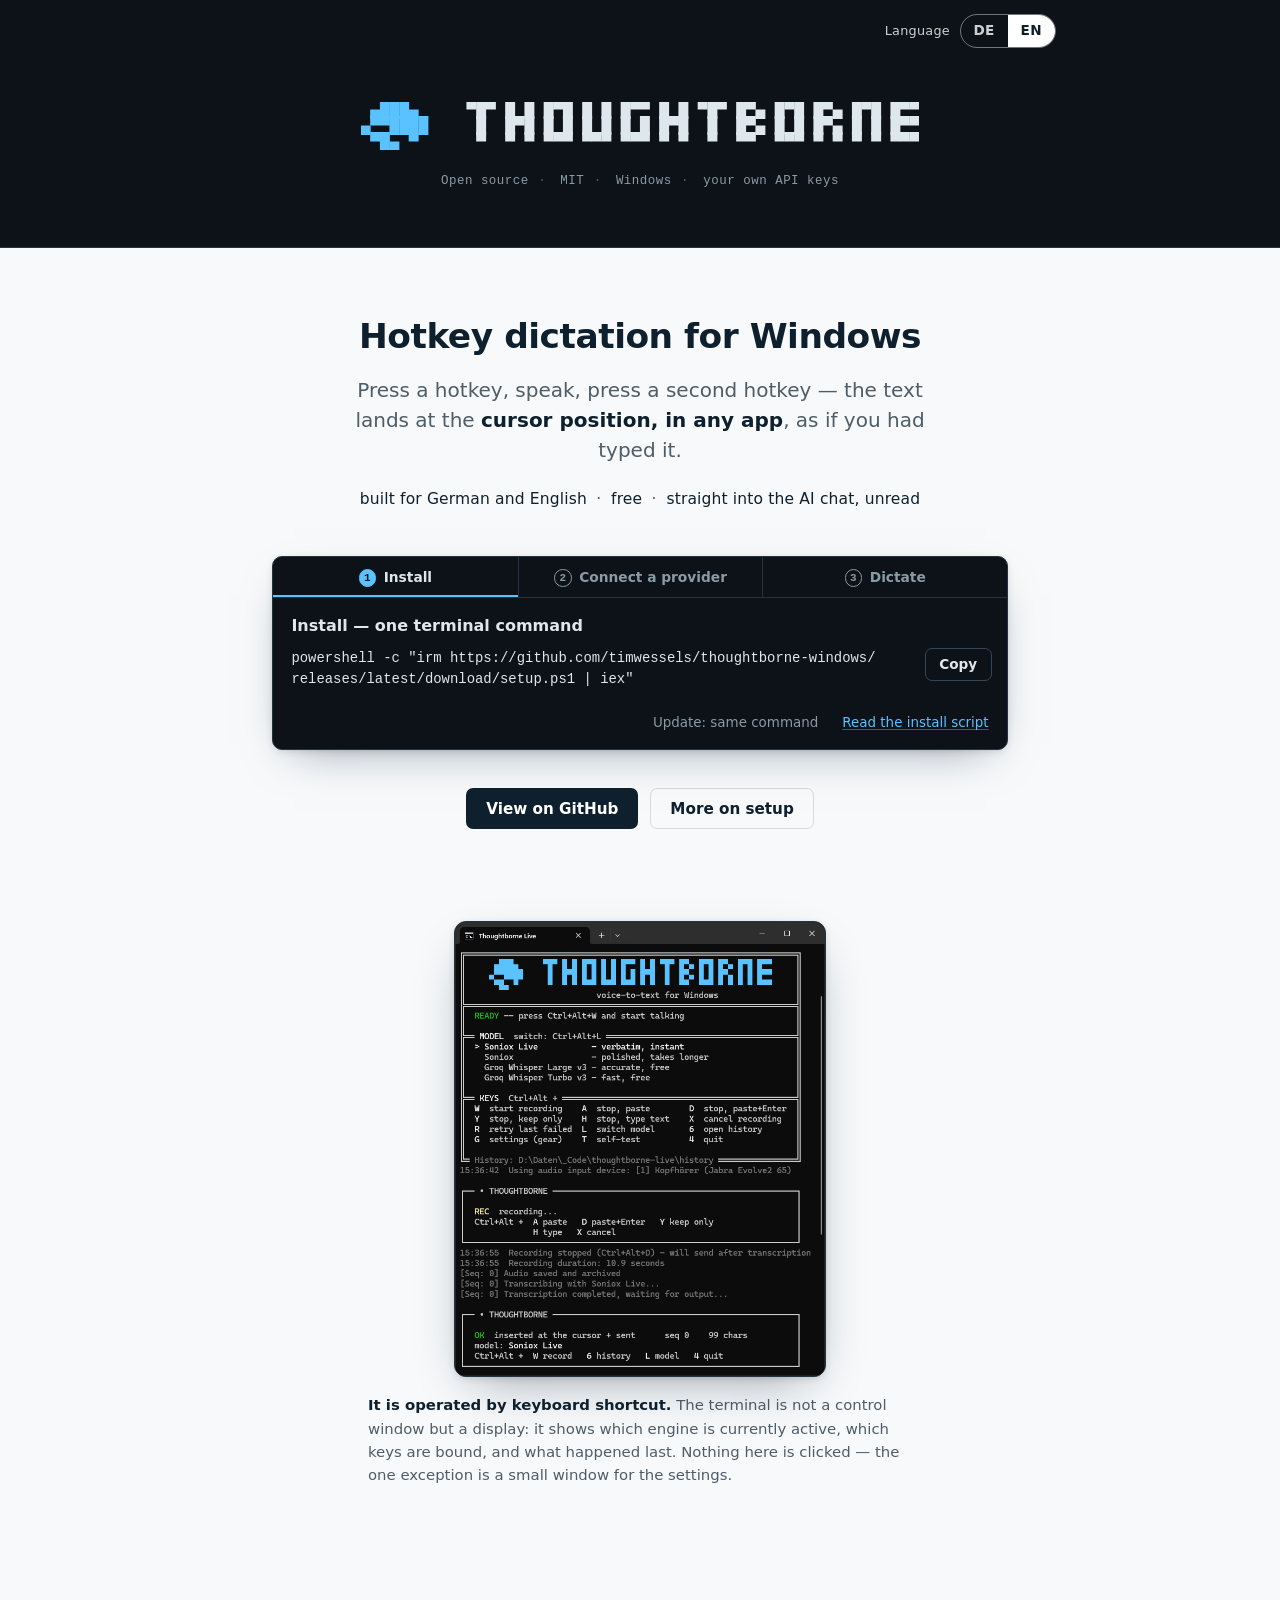
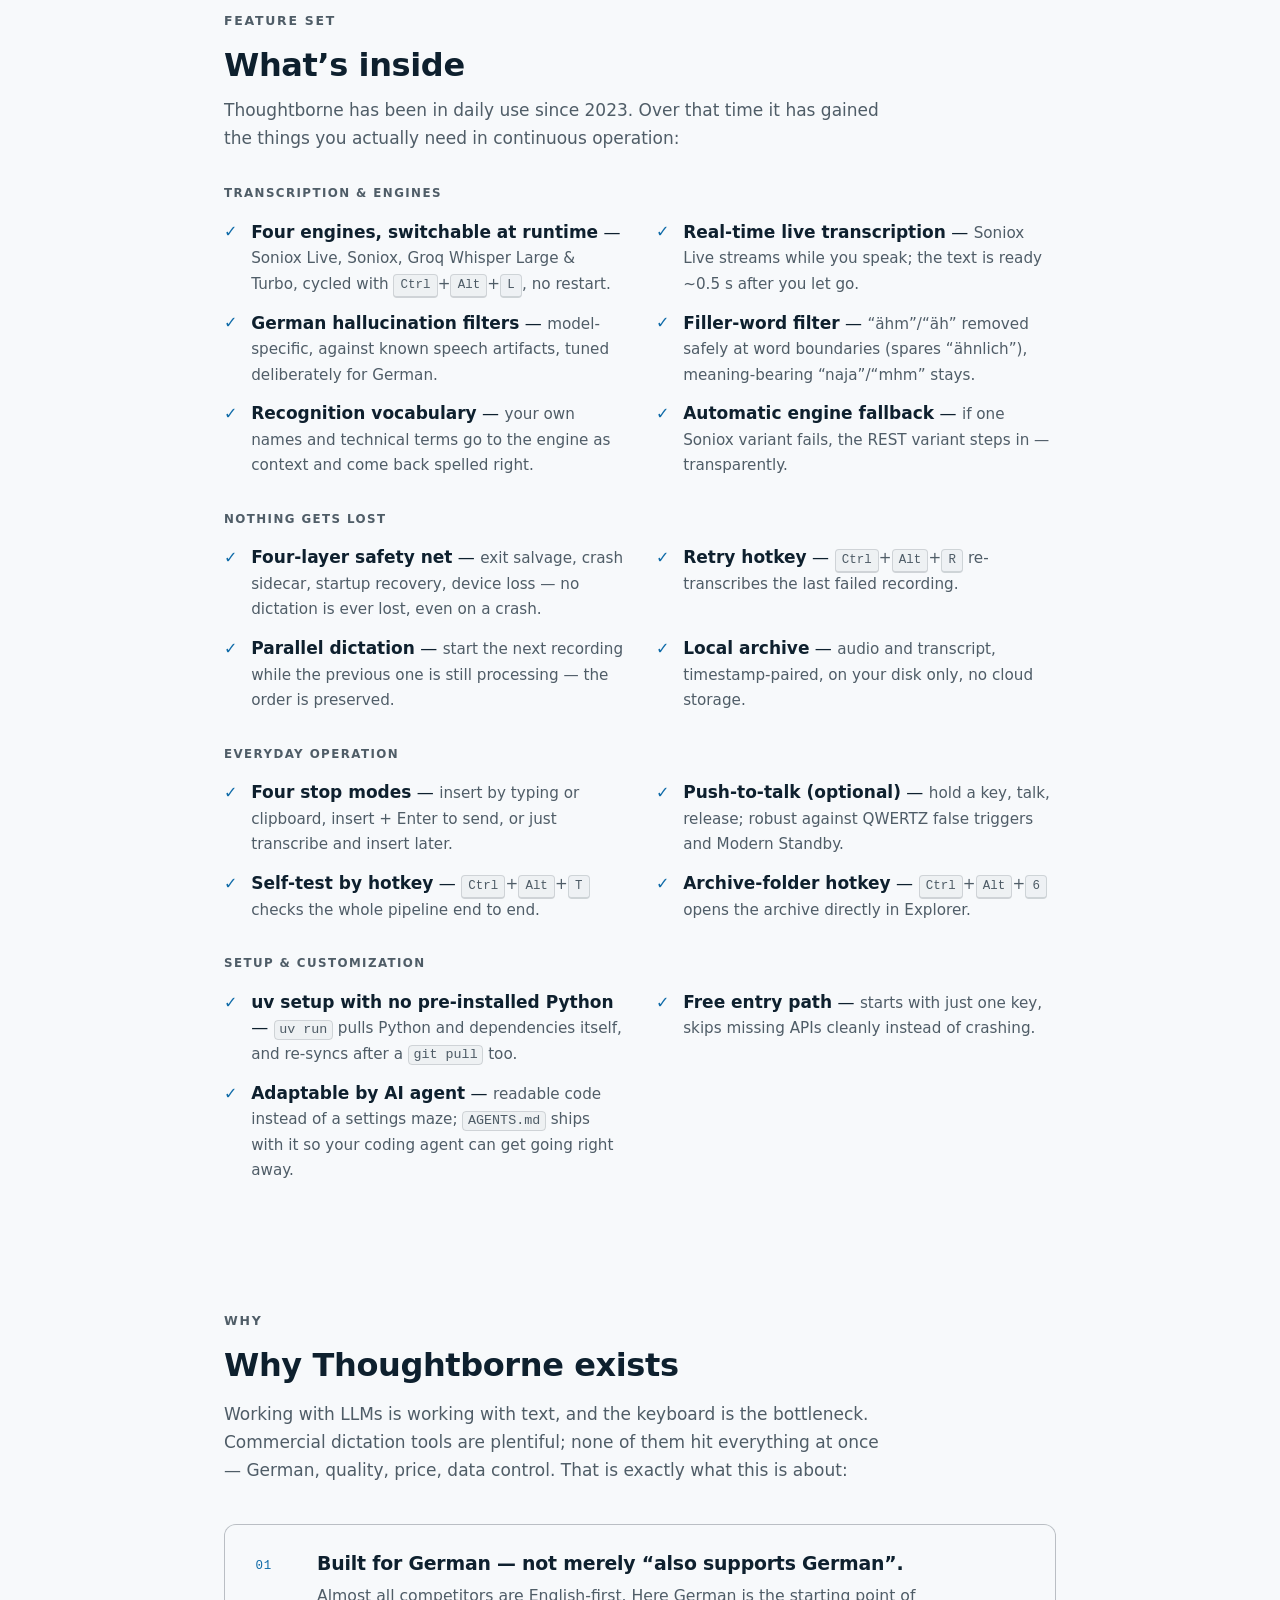
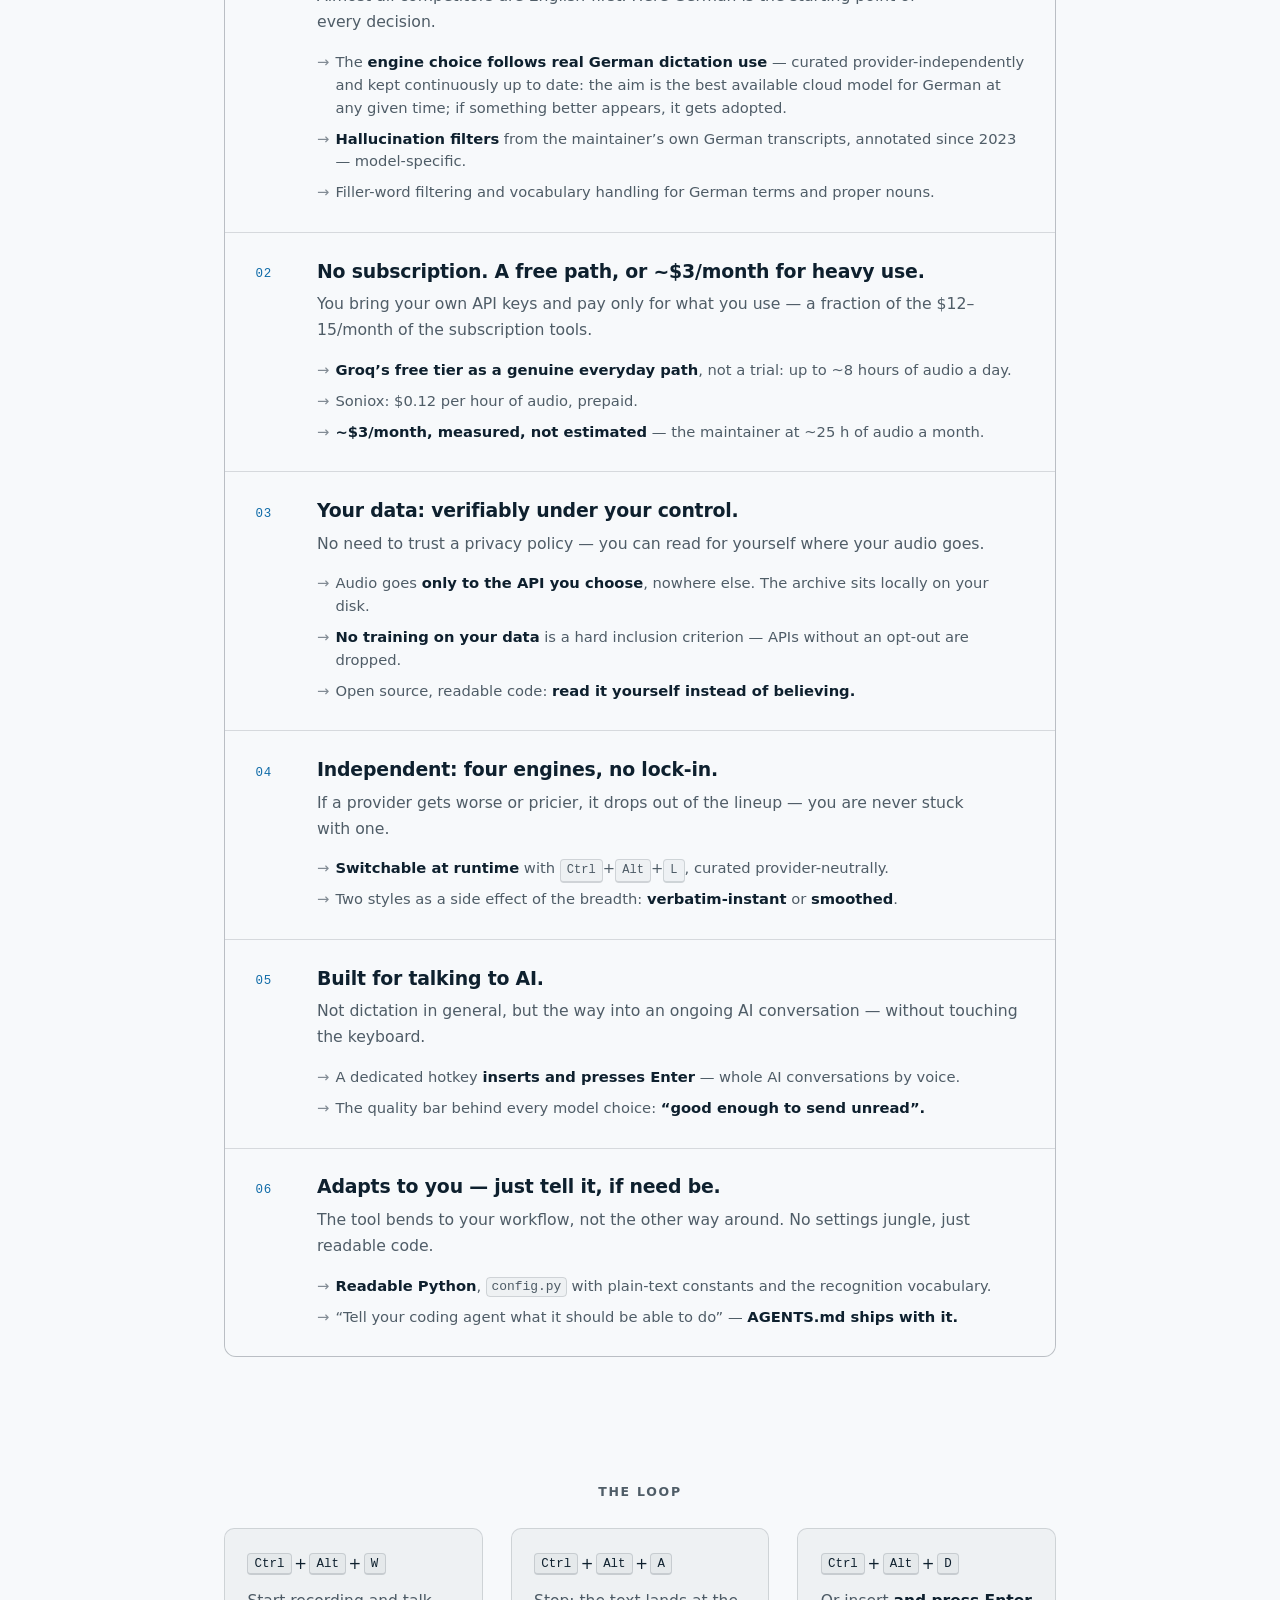
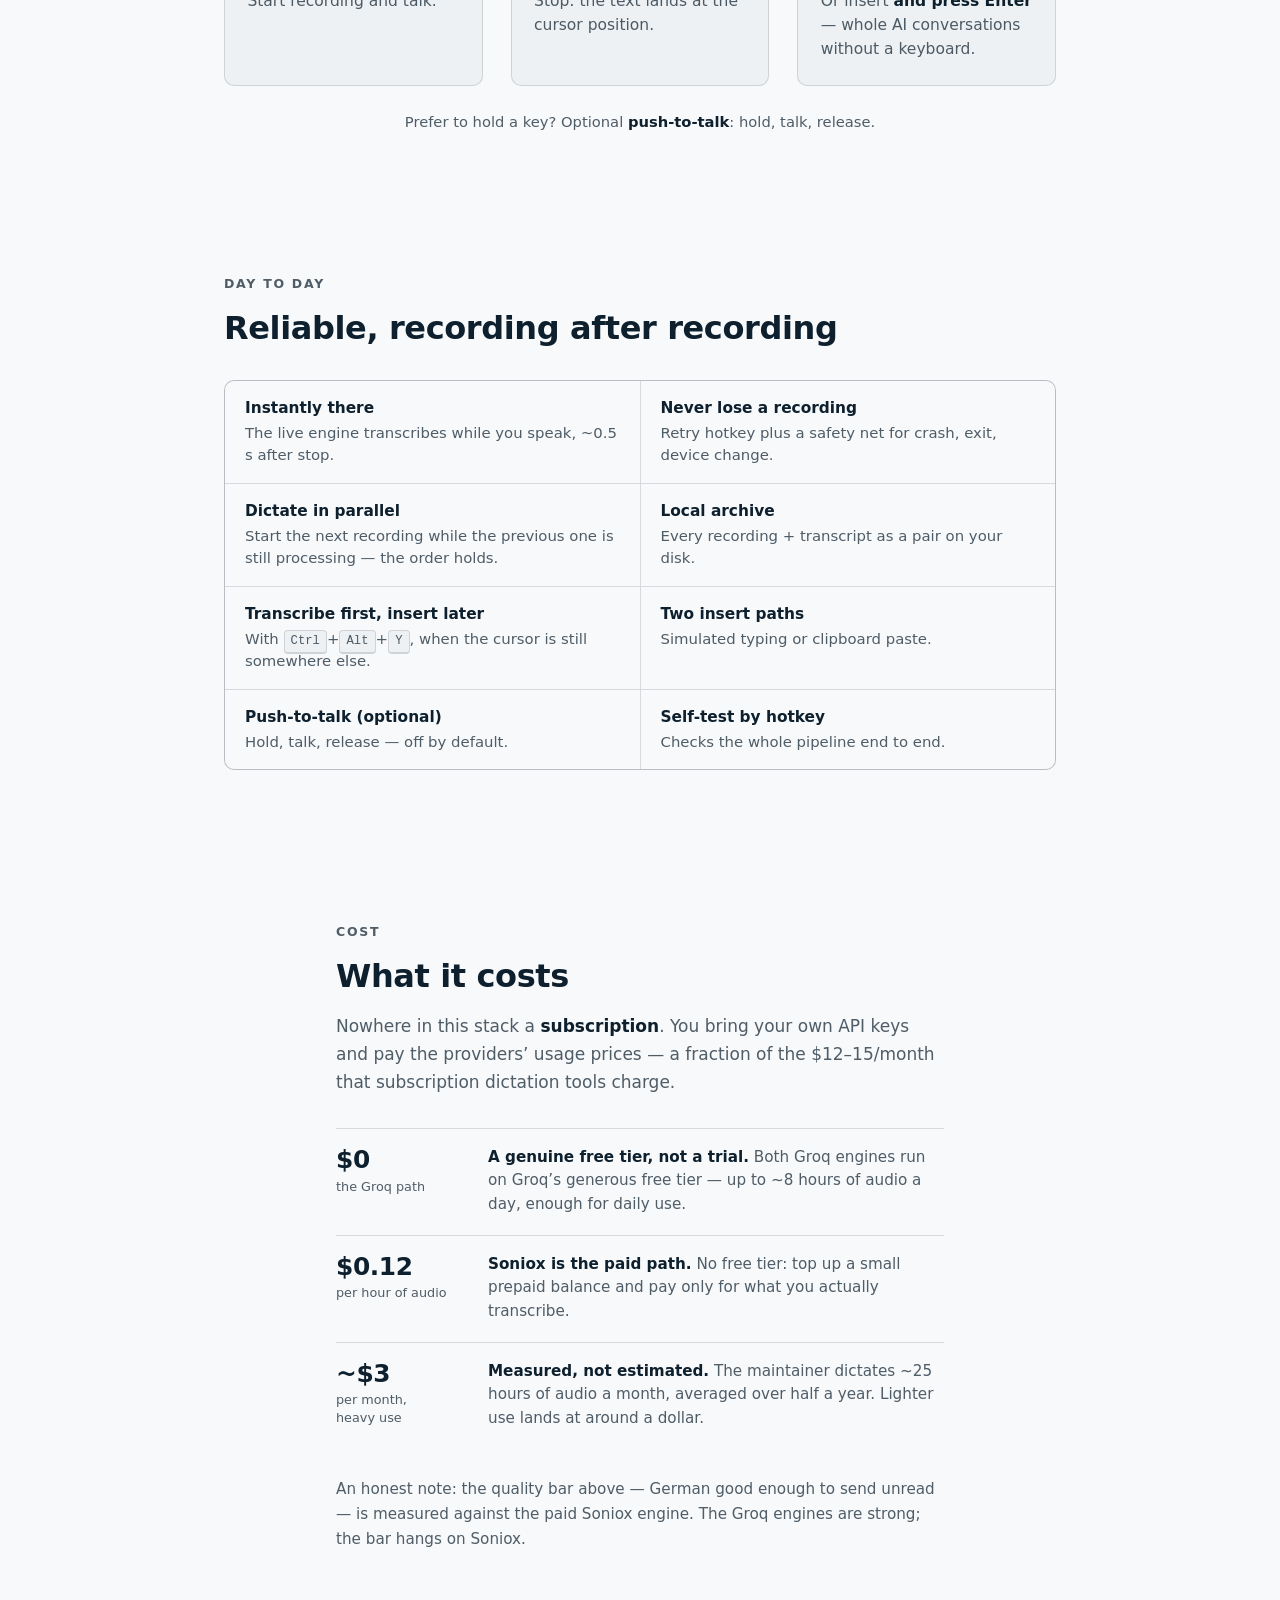
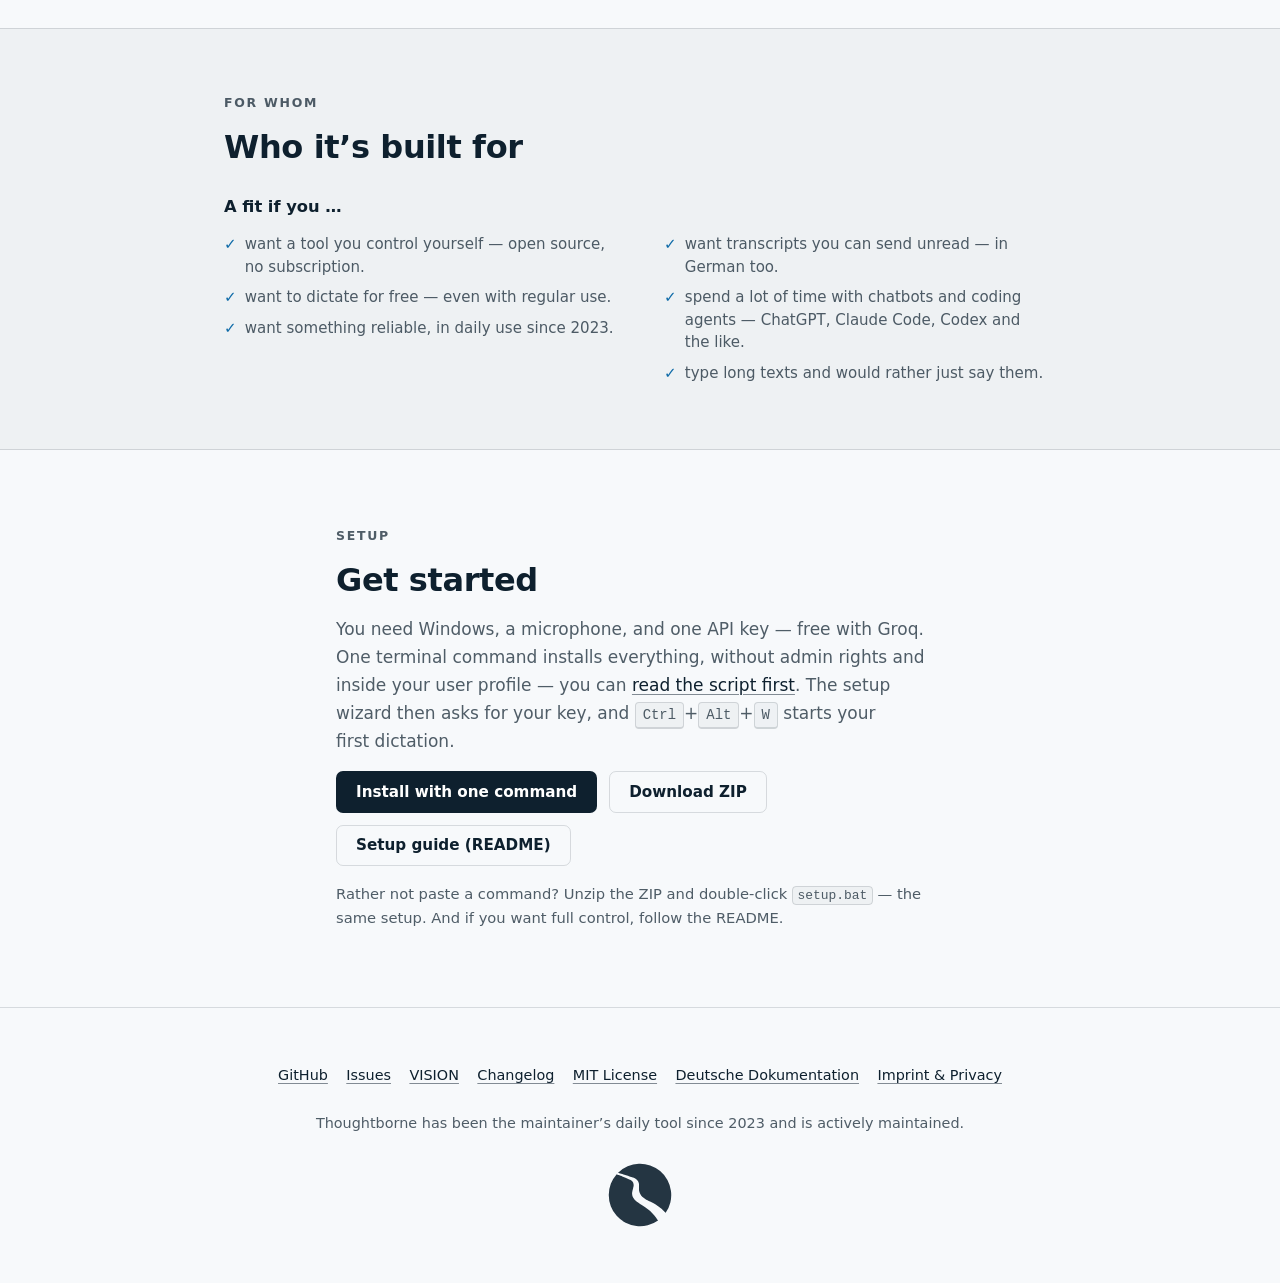
==== commit a96b21c8: "Drop the site's Updating section for an inline install-box hint (#292) The section was the only part" ====
--- a/docs/en/index.html
+++ b/docs/en/index.html
@@ -26,7 +26,7 @@
 <meta name="twitter:card" content="summary_large_image">
 <!-- ?v= is a cache-buster: bump it whenever style.css changes shape, so a
      stale cached sheet can never style the new markup (site-v4 idea). -->
-<link rel="stylesheet" href="../style.css?v=14">
+<link rel="stylesheet" href="../style.css?v=15">
 <noscript><style>.ip-tabs { display: none; } .ip-panel[hidden] { display: block; }</style></noscript>
 </head>
 <body>
@@ -69,6 +69,8 @@
 
     <!-- The canonical release lane — releases/latest/download always resolves
          to the newest published release, so this URL never needs a version bump. -->
+    <!-- Anchor #installation is deep-linked from the settings app's Machine-Room
+         tab (settings_strings.py, url.update) — renaming it breaks that link silently. -->
     <div class="install install-tabs" id="installation">
       <!-- Three-step strip. Panels 2/3 ship `hidden` so nothing flashes before the
            script at the end of the body wires the tabs; the head's noscript rule
@@ -92,7 +94,7 @@
           <code class="install-cmd">powershell -c "irm https://github.com/timwessels/<wbr>thoughtborne-windows/<wbr>releases/latest/download/setup.ps1 | iex"</code>
           <button class="copy-btn" type="button" data-label="Copy" data-done="✓ Copied" data-fail="Press Ctrl+C">Copy</button>
         </div>
-        <p class="ip-more"><a href="https://github.com/timwessels/thoughtborne-windows/blob/main/setup.ps1" target="_blank" rel="noopener">Read the install script</a></p>
+        <p class="ip-more"><span class="ip-update">Update: same command</span><a href="https://github.com/timwessels/thoughtborne-windows/blob/main/setup.ps1" target="_blank" rel="noopener">Read the install script</a></p>
       </div>
 
       <div class="ip-panel" role="tabpanel" id="ip-panel-2" aria-labelledby="ip-tab-2" hidden>
@@ -368,17 +370,6 @@
         <a class="btn btn-ghost" href="https://github.com/timwessels/thoughtborne-windows#installation" target="_blank" rel="noopener">Setup guide (README)</a>
       </p>
       <p class="audience">Rather not paste a command? Unzip the ZIP and double-click <code>setup.bat</code> — the same setup. And if you want full control, follow the README.</p>
-    </div>
-  </section>
-
-  <!-- Anchor #updating is deep-linked from the settings app's Machine-Room tab
-       (settings_strings.py, url.update) — renaming it breaks that link silently. -->
-  <section class="section updating" id="updating">
-    <div class="wrap prose">
-      <p class="eyebrow" aria-hidden="true">Updates</p>
-      <h2>Updating</h2>
-      <p>There is no auto-update: Thoughtborne never looks for a new version and never installs one behind your back. Updating means <a href="#installation">running the install command again</a> — it fetches the current release itself. It works without the command line too: a double-click on <code>setup.bat</code> in the install folder does the same. Neither way asks you to download anything by hand.</p>
-      <p>An update replaces the program files and adds new ones — it never deletes. <strong>Your two files survive everything; code edits don’t:</strong> <code>.env</code> with your keys and <code>personal_settings.json</code> with your vocabulary and hotkeys are left untouched, and so are the log and every recording under <code>history/</code>. A value you changed inside the program code, though, is gone after an update — <code>personal_settings.json</code> is the file that survives.</p>
     </div>
   </section>
 
--- a/docs/style.css
+++ b/docs/style.css
@@ -225,6 +225,7 @@
 .ip-panel a { color: var(--accent); text-decoration-color: rgba(89,194,255,.45); }
 .ip-panel a:hover { text-decoration-color: currentColor; }
 .ip-more { margin-top: 0.45rem; padding-bottom: 0.9rem; font-size: 0.84rem; text-align: right; }
+.ip-update { color: var(--term-dim); margin-right: 1.5rem; }
 .ip-panel kbd { color: var(--term-text); border-color: var(--term-line); background: rgba(222,231,237,.06); }
 .ip-flow { list-style: none; margin: 1rem 0 0; display: flex; flex-wrap: wrap; align-items: center; gap: 0.55rem 0.55rem; }
 .ip-flow li { display: inline-flex; align-items: center; gap: 0.55rem; }
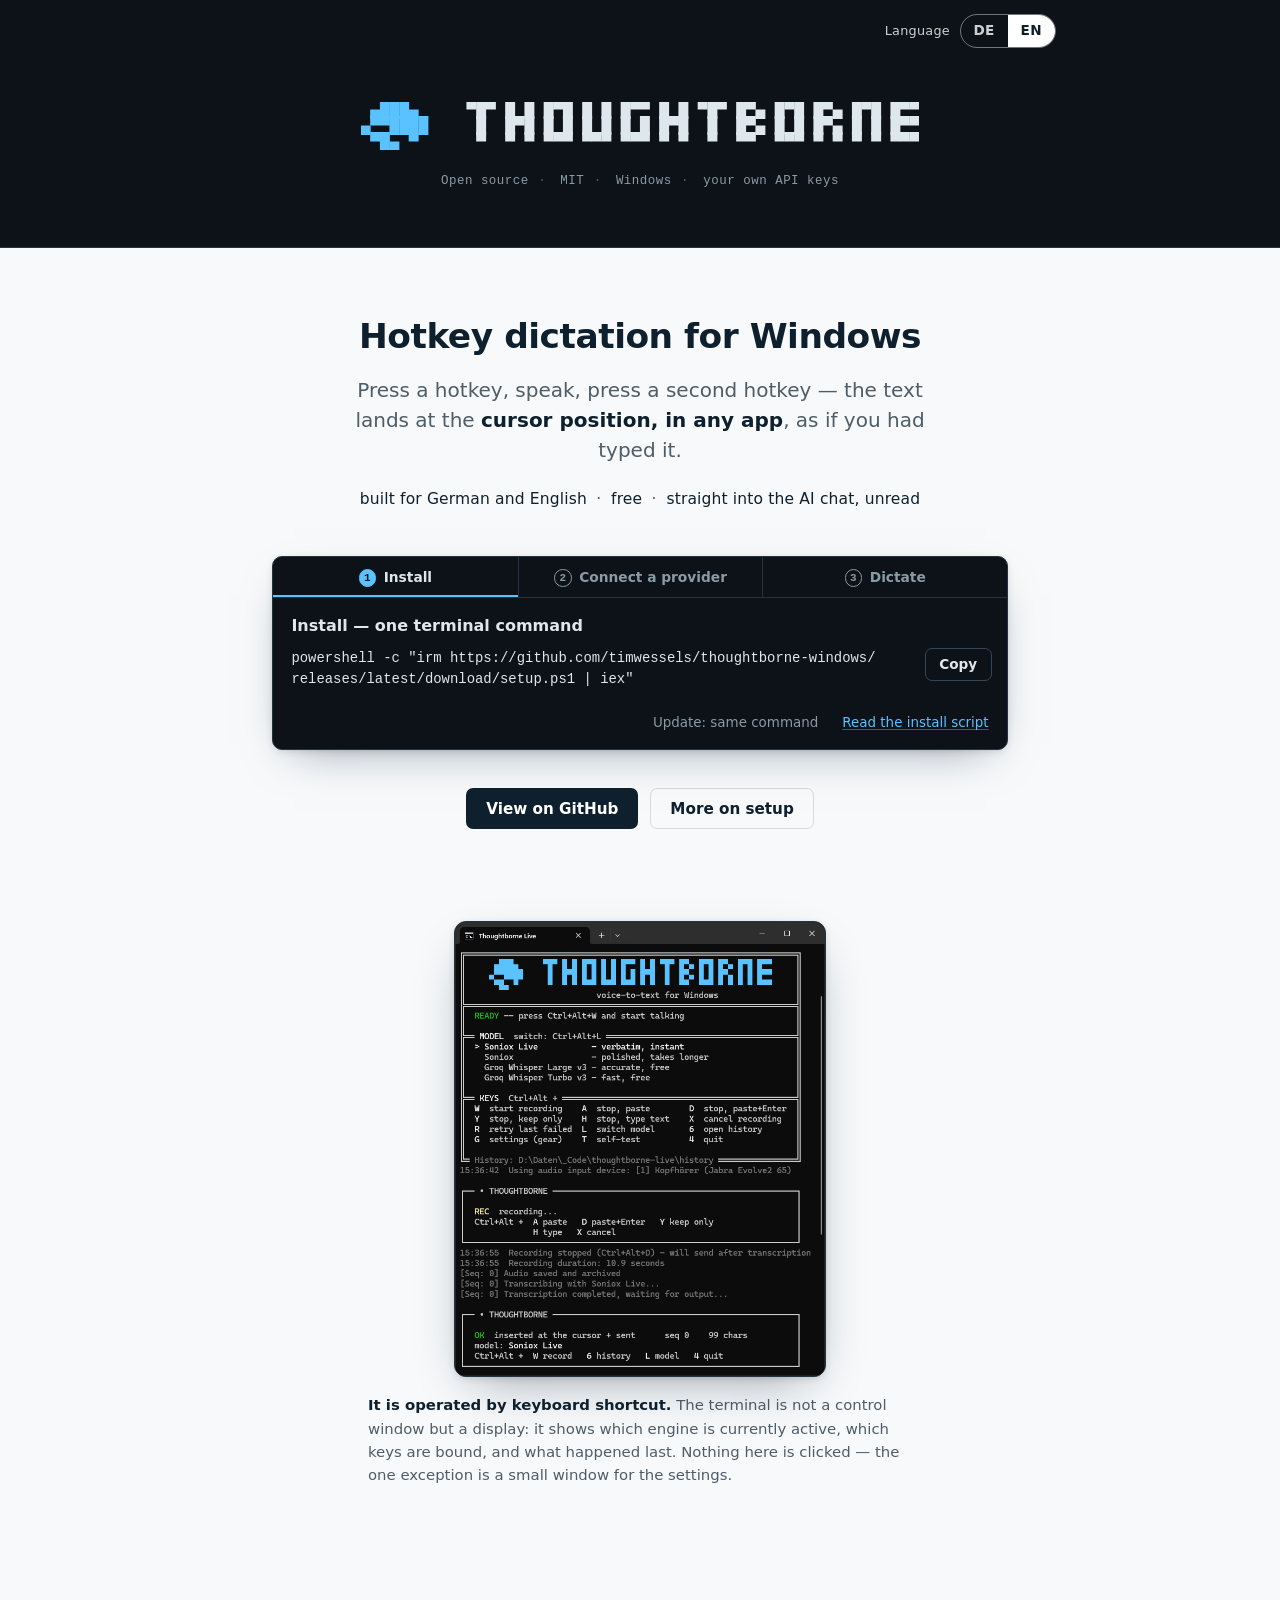
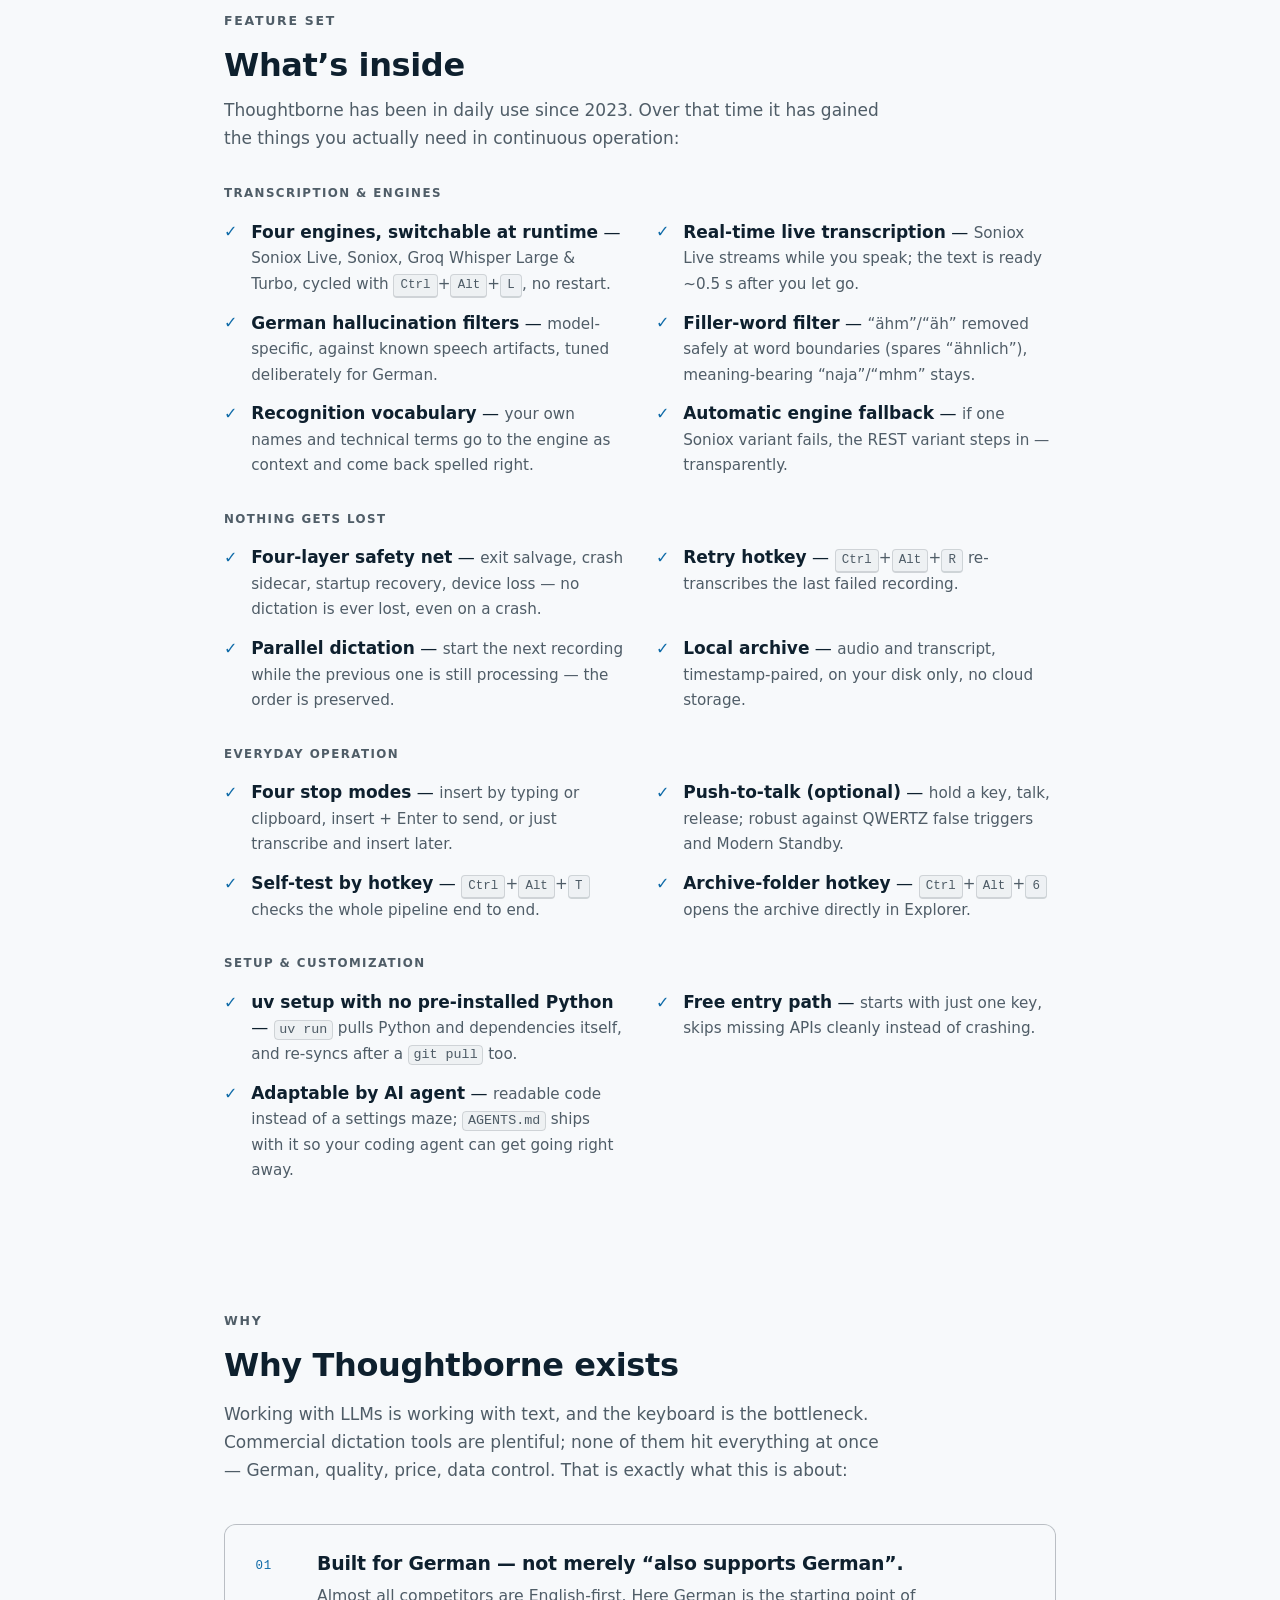
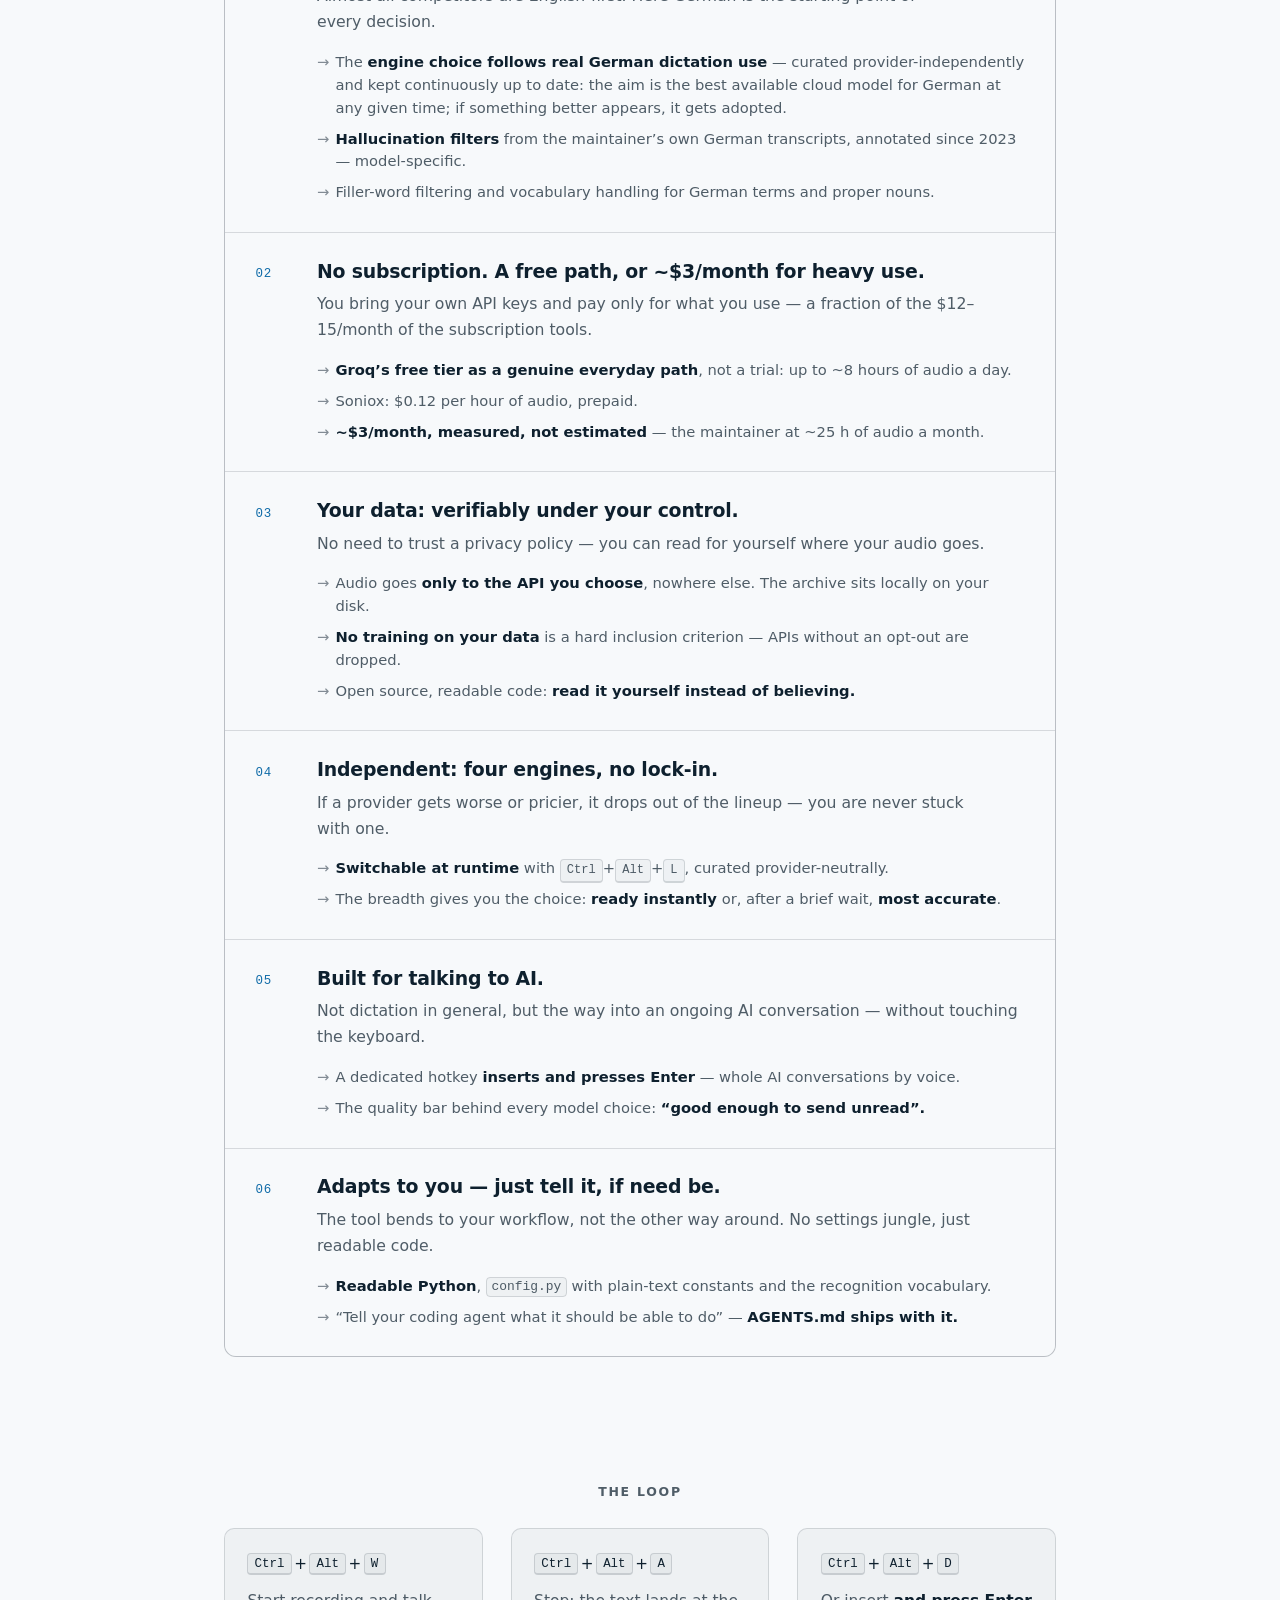
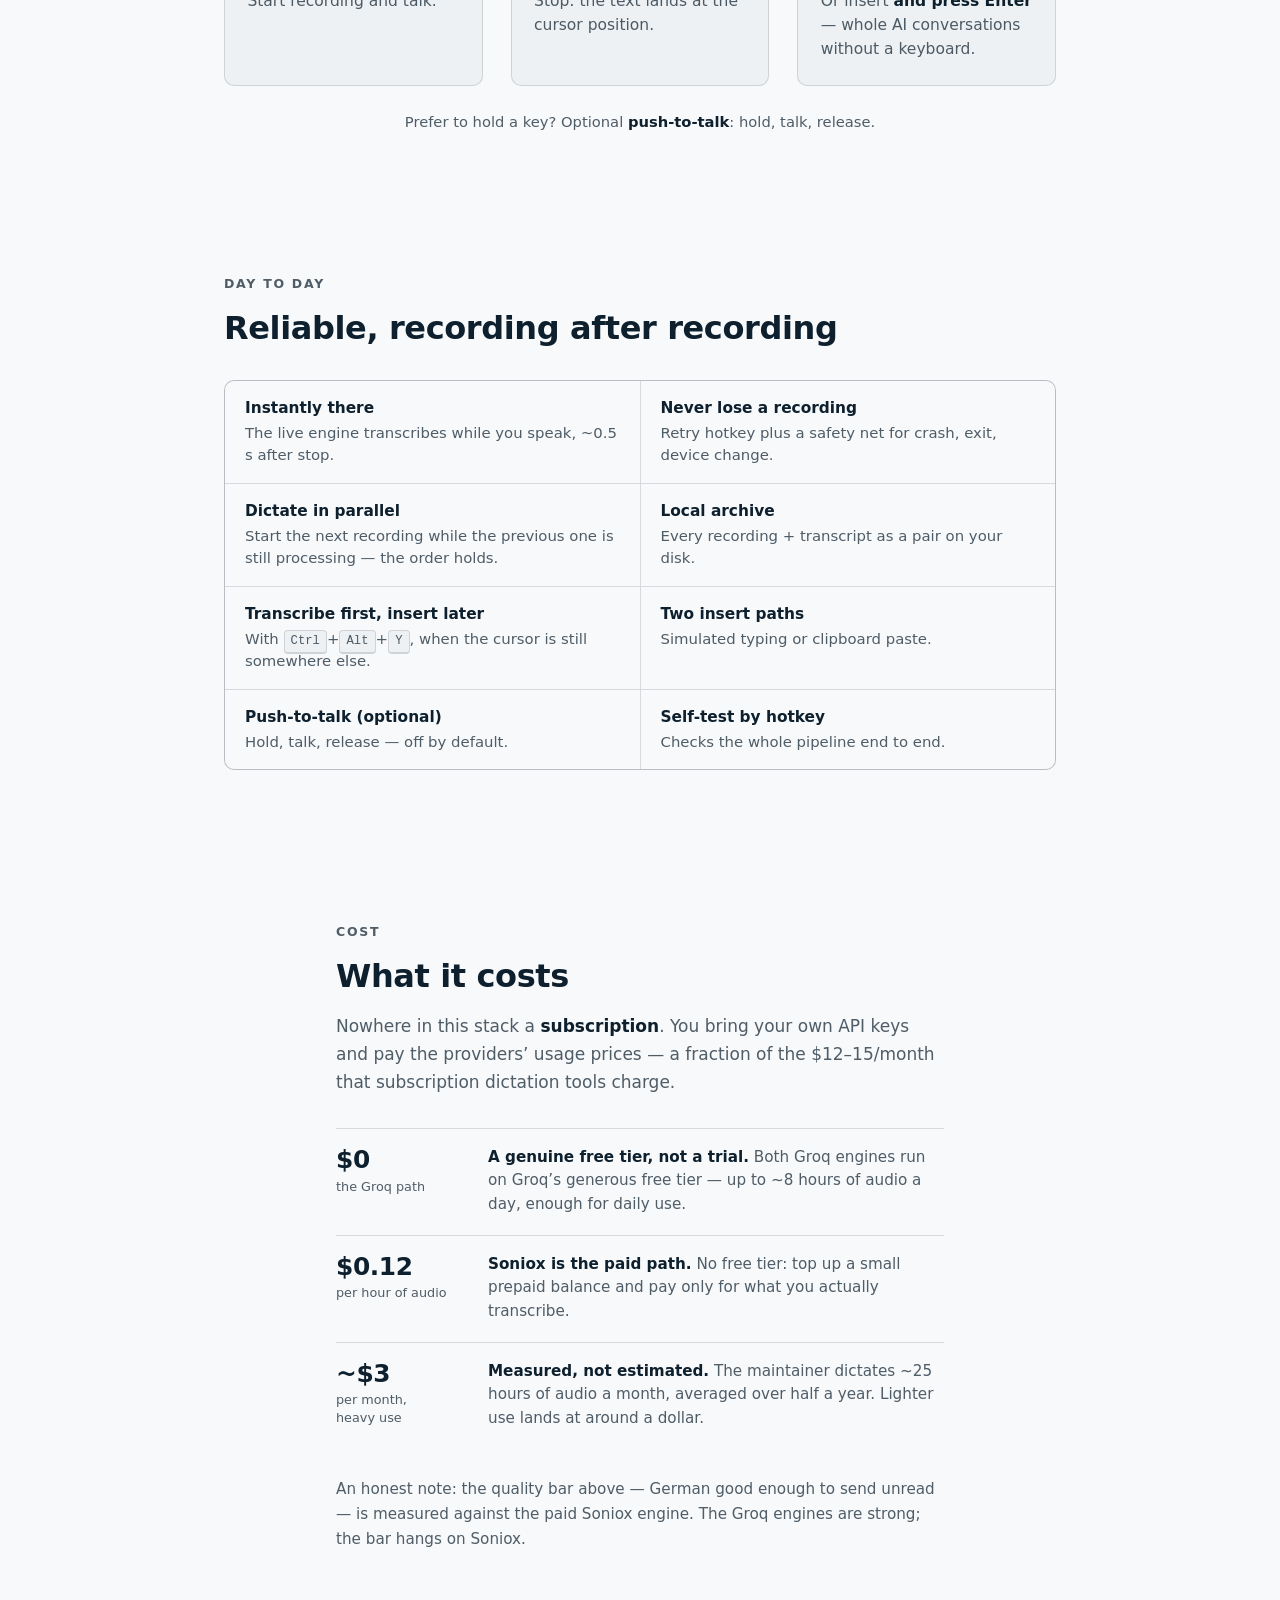
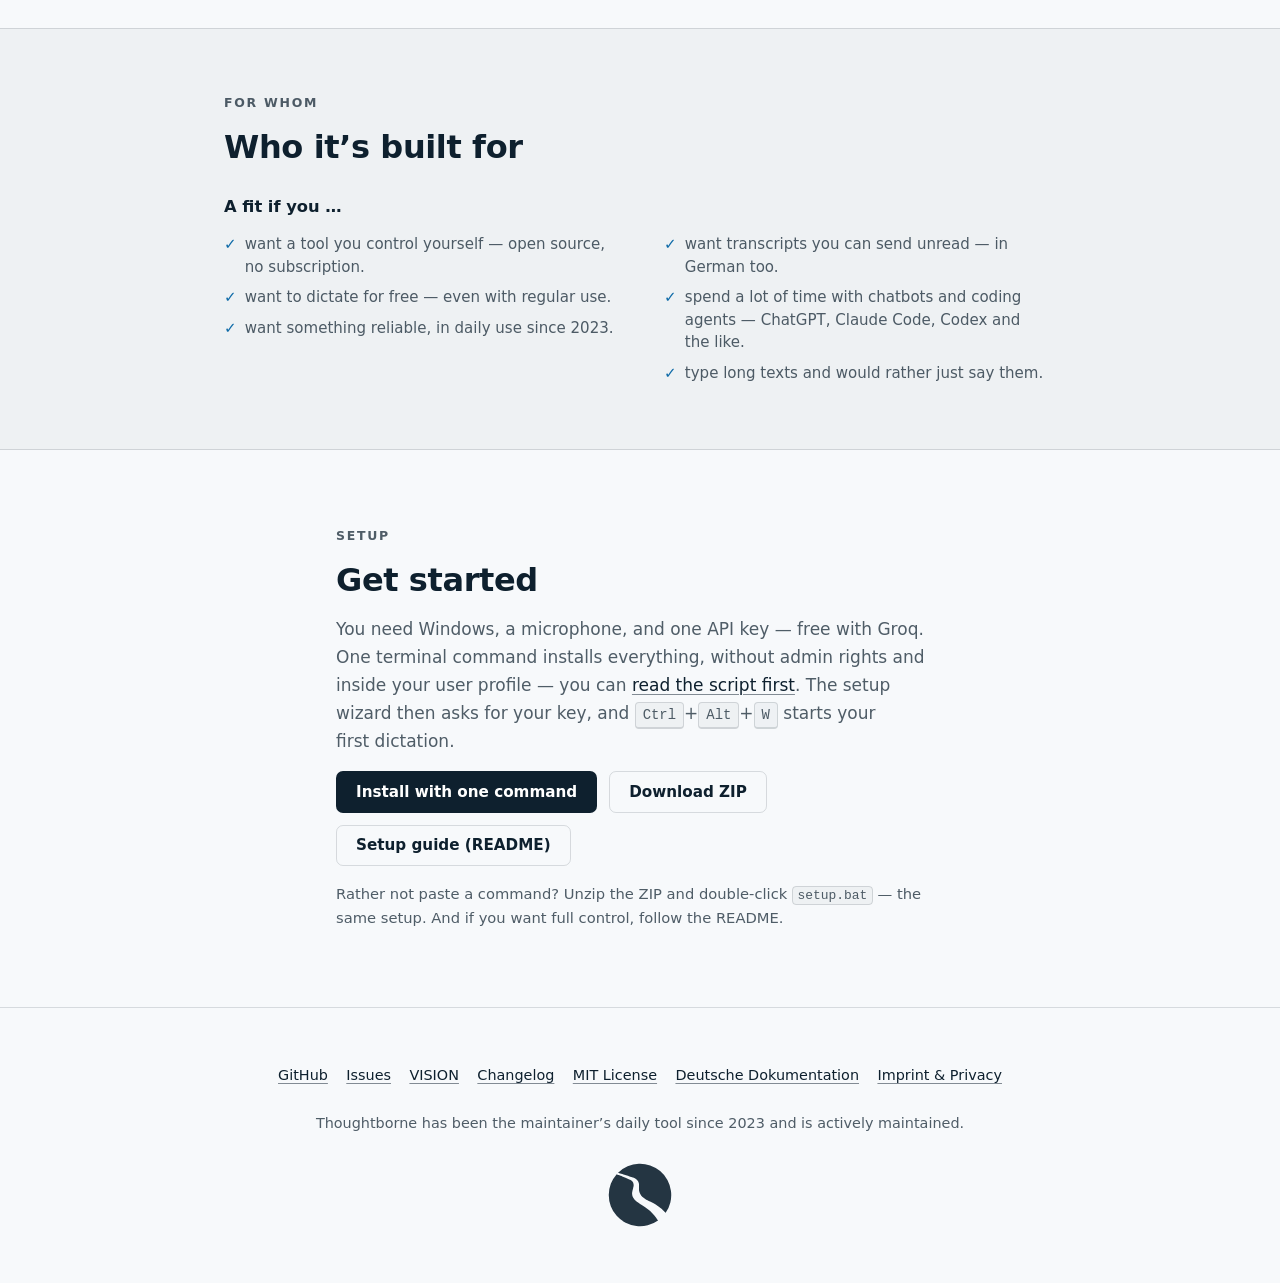
==== commit 055ab289: "Grade the engine descriptors by quality and speed (#342) With v6 the two Soniox engines no longer di" ====
--- a/docs/en/index.html
+++ b/docs/en/index.html
@@ -4,7 +4,7 @@
 <meta charset="utf-8">
 <meta name="viewport" content="width=device-width, initial-scale=1">
 <title>Thoughtborne — Hotkey dictation for Windows</title>
-<meta name="description" content="Hotkey-driven dictation tool for Windows. Press a hotkey, talk, press a second hotkey — the text lands at the cursor position. Built for German, built for talking to AI.">
+<meta name="description" content="Free, open-source dictation tool for Windows. Press a hotkey, talk, press a second hotkey — the text lands at the cursor position. Built for German, built for talking to AI.">
 <link rel="canonical" href="https://thoughtborne.app/en/">
 <link rel="alternate" hreflang="de" href="https://thoughtborne.app/">
 <link rel="alternate" hreflang="en" href="https://thoughtborne.app/en/">
@@ -24,6 +24,21 @@
 <meta property="og:image:width" content="1280">
 <meta property="og:image:height" content="640">
 <meta name="twitter:card" content="summary_large_image">
+<script type="application/ld+json">
+{
+  "@context": "https://schema.org",
+  "@type": "SoftwareApplication",
+  "name": "Thoughtborne",
+  "operatingSystem": "Windows",
+  "applicationCategory": "UtilitiesApplication",
+  "offers": { "@type": "Offer", "price": "0", "priceCurrency": "EUR" },
+  "url": "https://thoughtborne.app/en/",
+  "downloadUrl": "https://github.com/timwessels/thoughtborne-windows",
+  "license": "https://github.com/timwessels/thoughtborne-windows/blob/main/LICENSE",
+  "description": "Free, open-source dictation tool for Windows. Press a hotkey, talk, press a second hotkey — the text lands at the cursor position. Built for German, built for talking to AI.",
+  "inLanguage": ["de", "en"]
+}
+</script>
 <!-- ?v= is a cache-buster: bump it whenever style.css changes shape, so a
      stale cached sheet can never style the new markup (site-v4 idea). -->
 <link rel="stylesheet" href="../style.css?v=15">
@@ -249,7 +264,7 @@
           <p class="arg-lead">If a provider gets worse or pricier, it drops out of the lineup — you are never stuck with one.</p>
           <ul class="arg-evidence">
             <li><strong>Switchable at runtime</strong> with <kbd>Ctrl</kbd>+<kbd>Alt</kbd>+<kbd>L</kbd>, curated provider-neutrally.</li>
-            <li>Two styles as a side effect of the breadth: <strong>verbatim-instant</strong> or <strong>smoothed</strong>.</li>
+            <li>The breadth gives you the choice: <strong>ready instantly</strong> or, after a brief wait, <strong>most accurate</strong>.</li>
           </ul>
         </article>
 
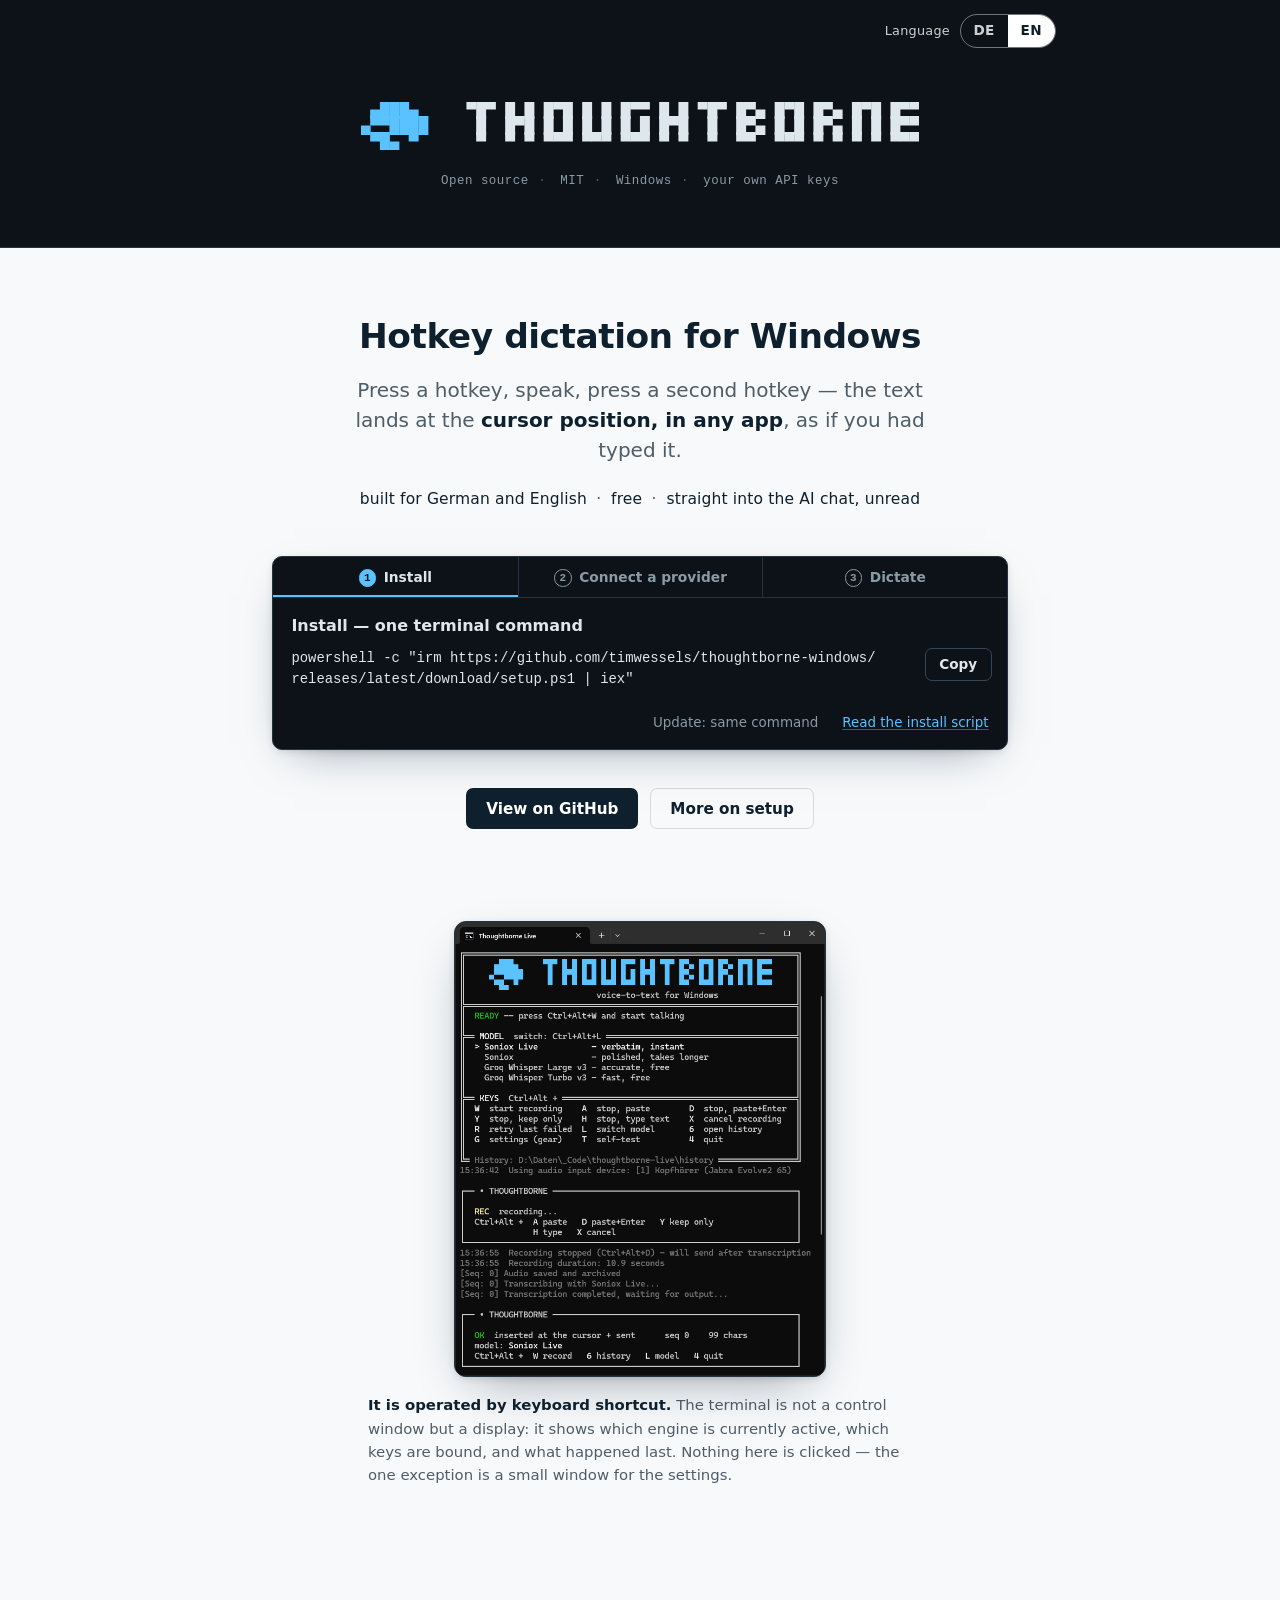
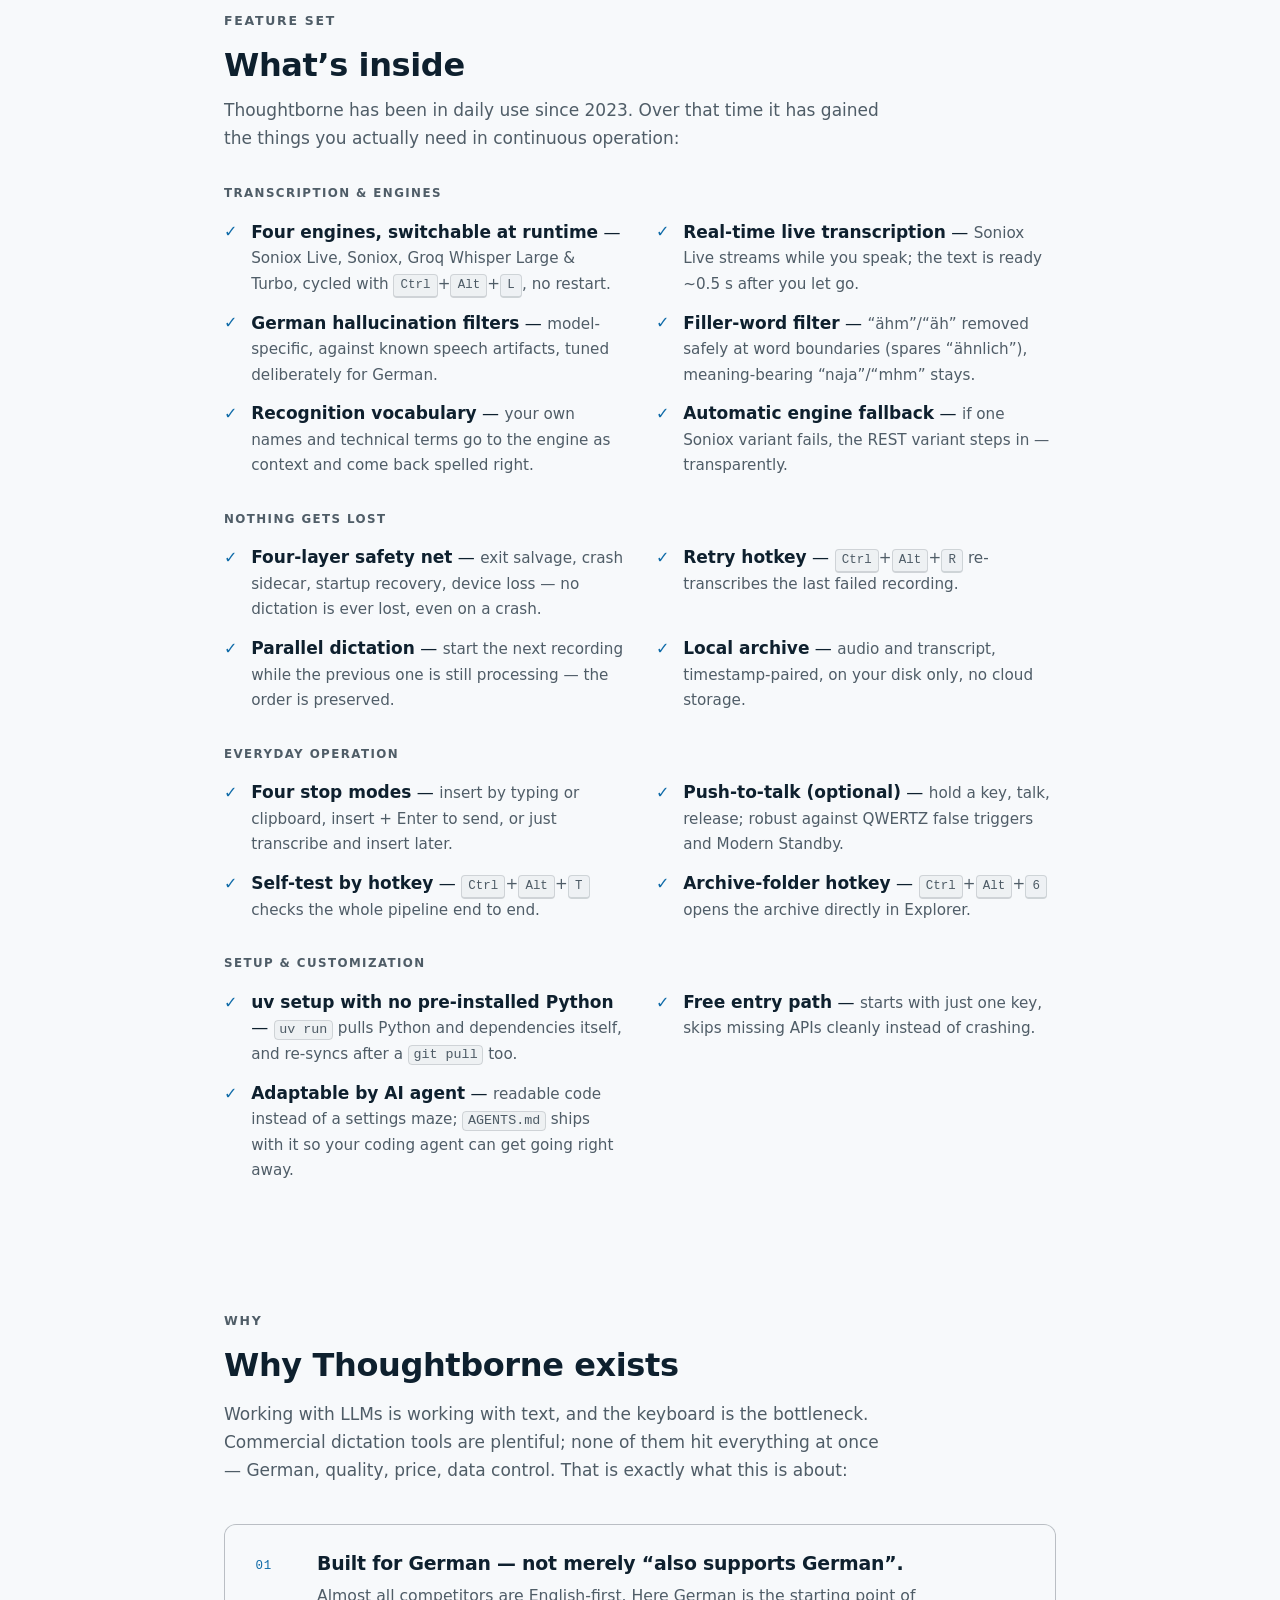
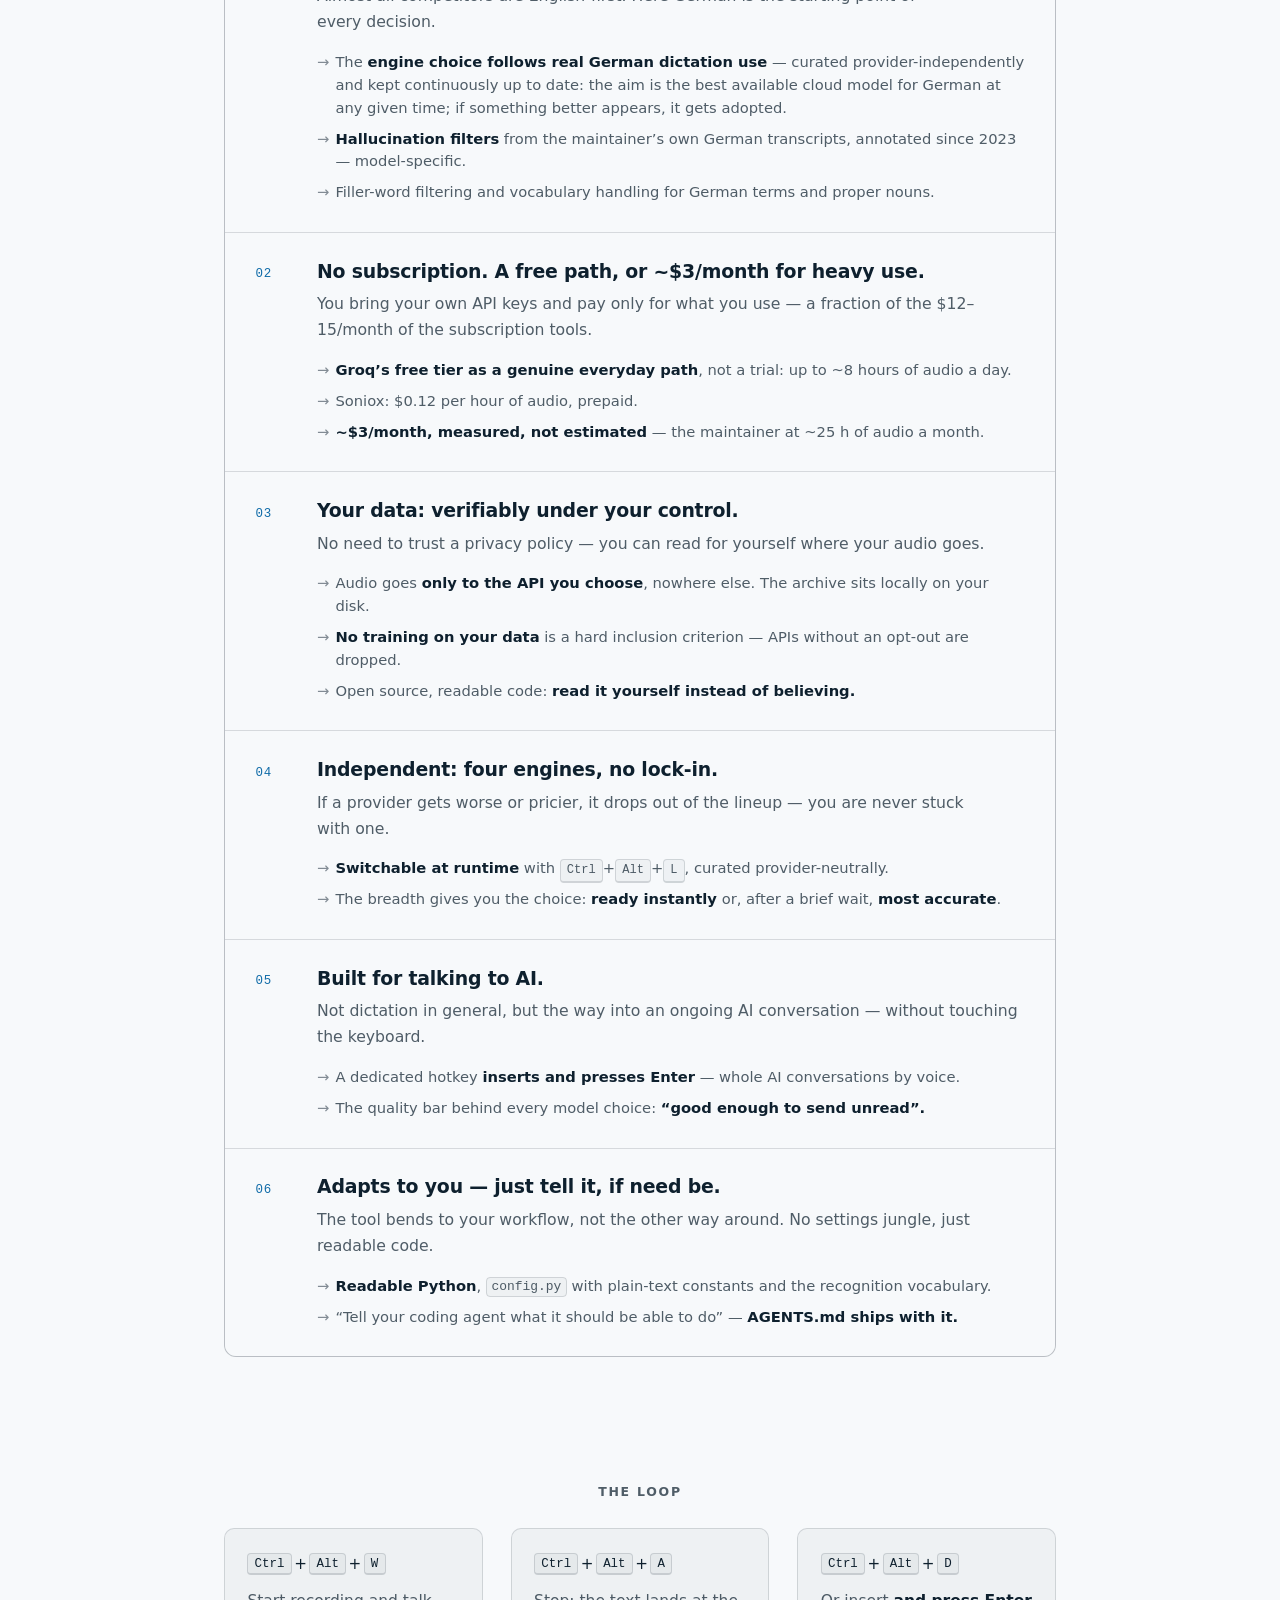
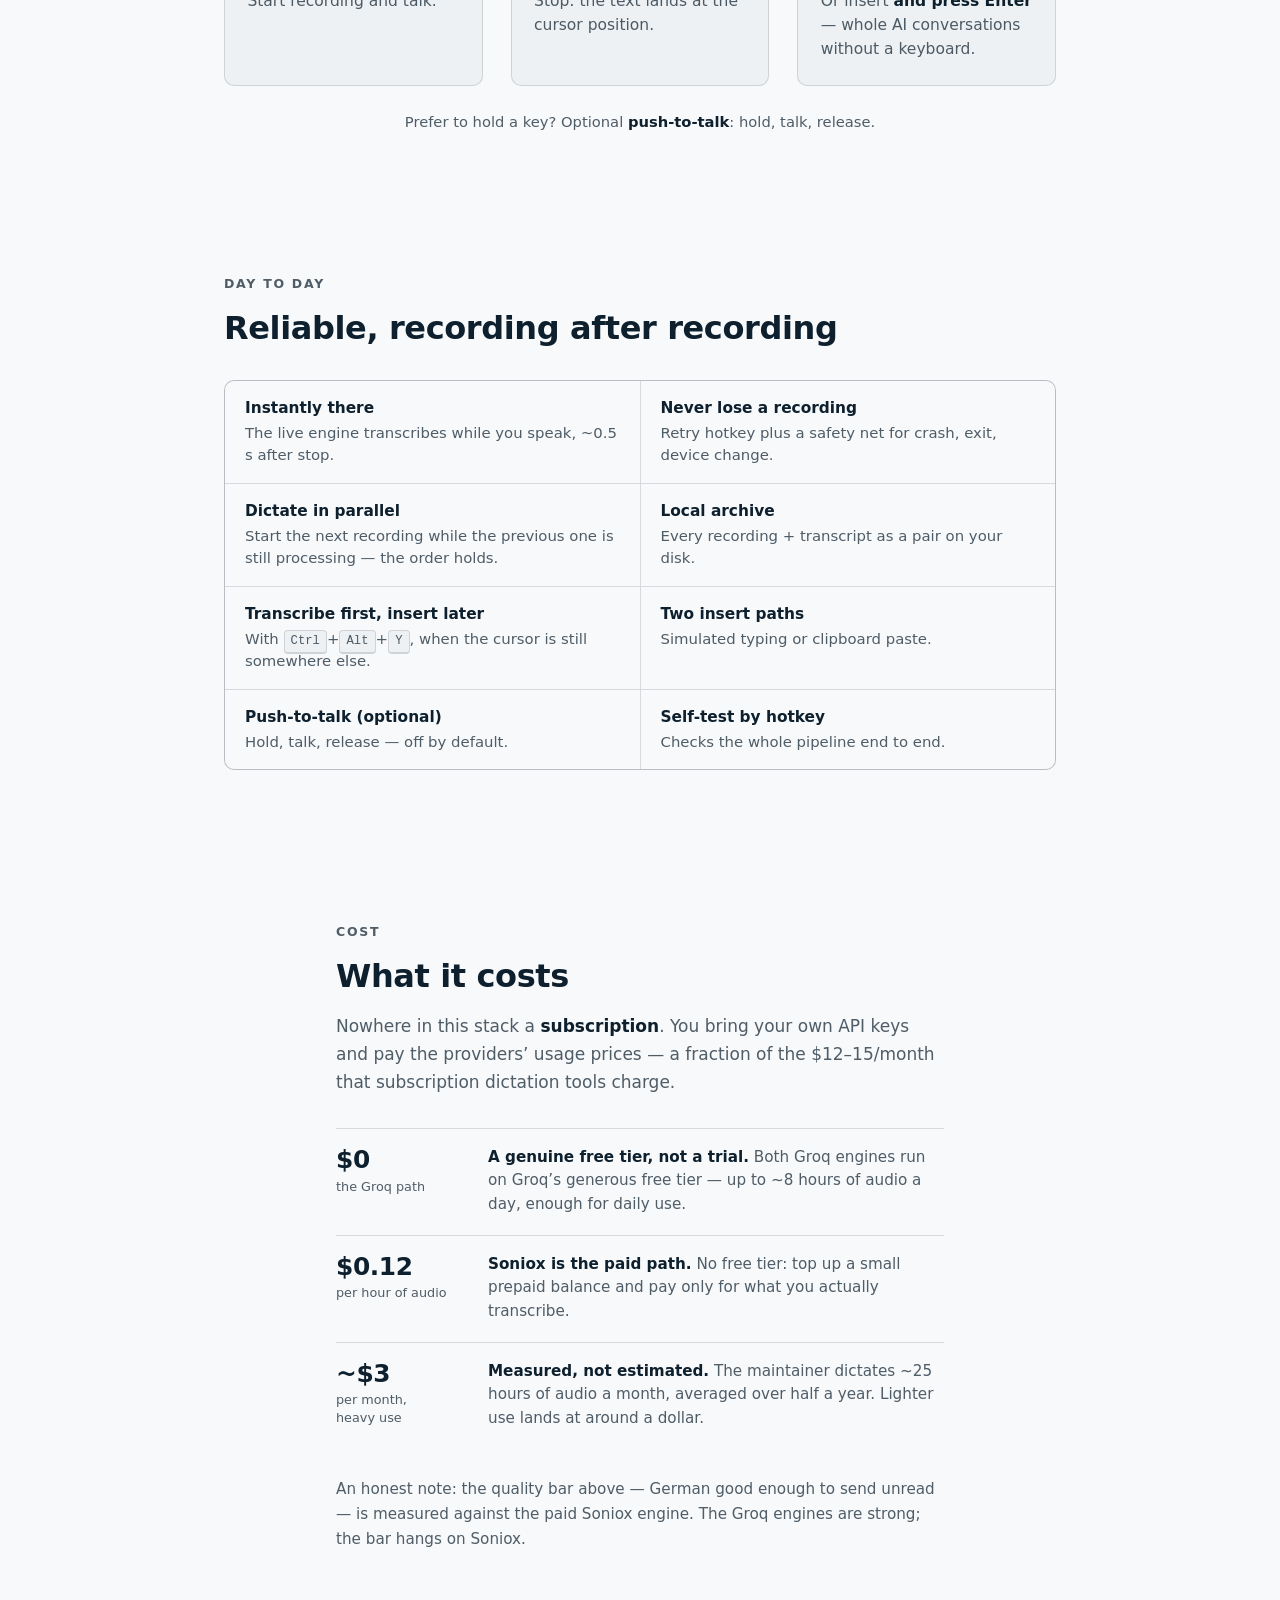
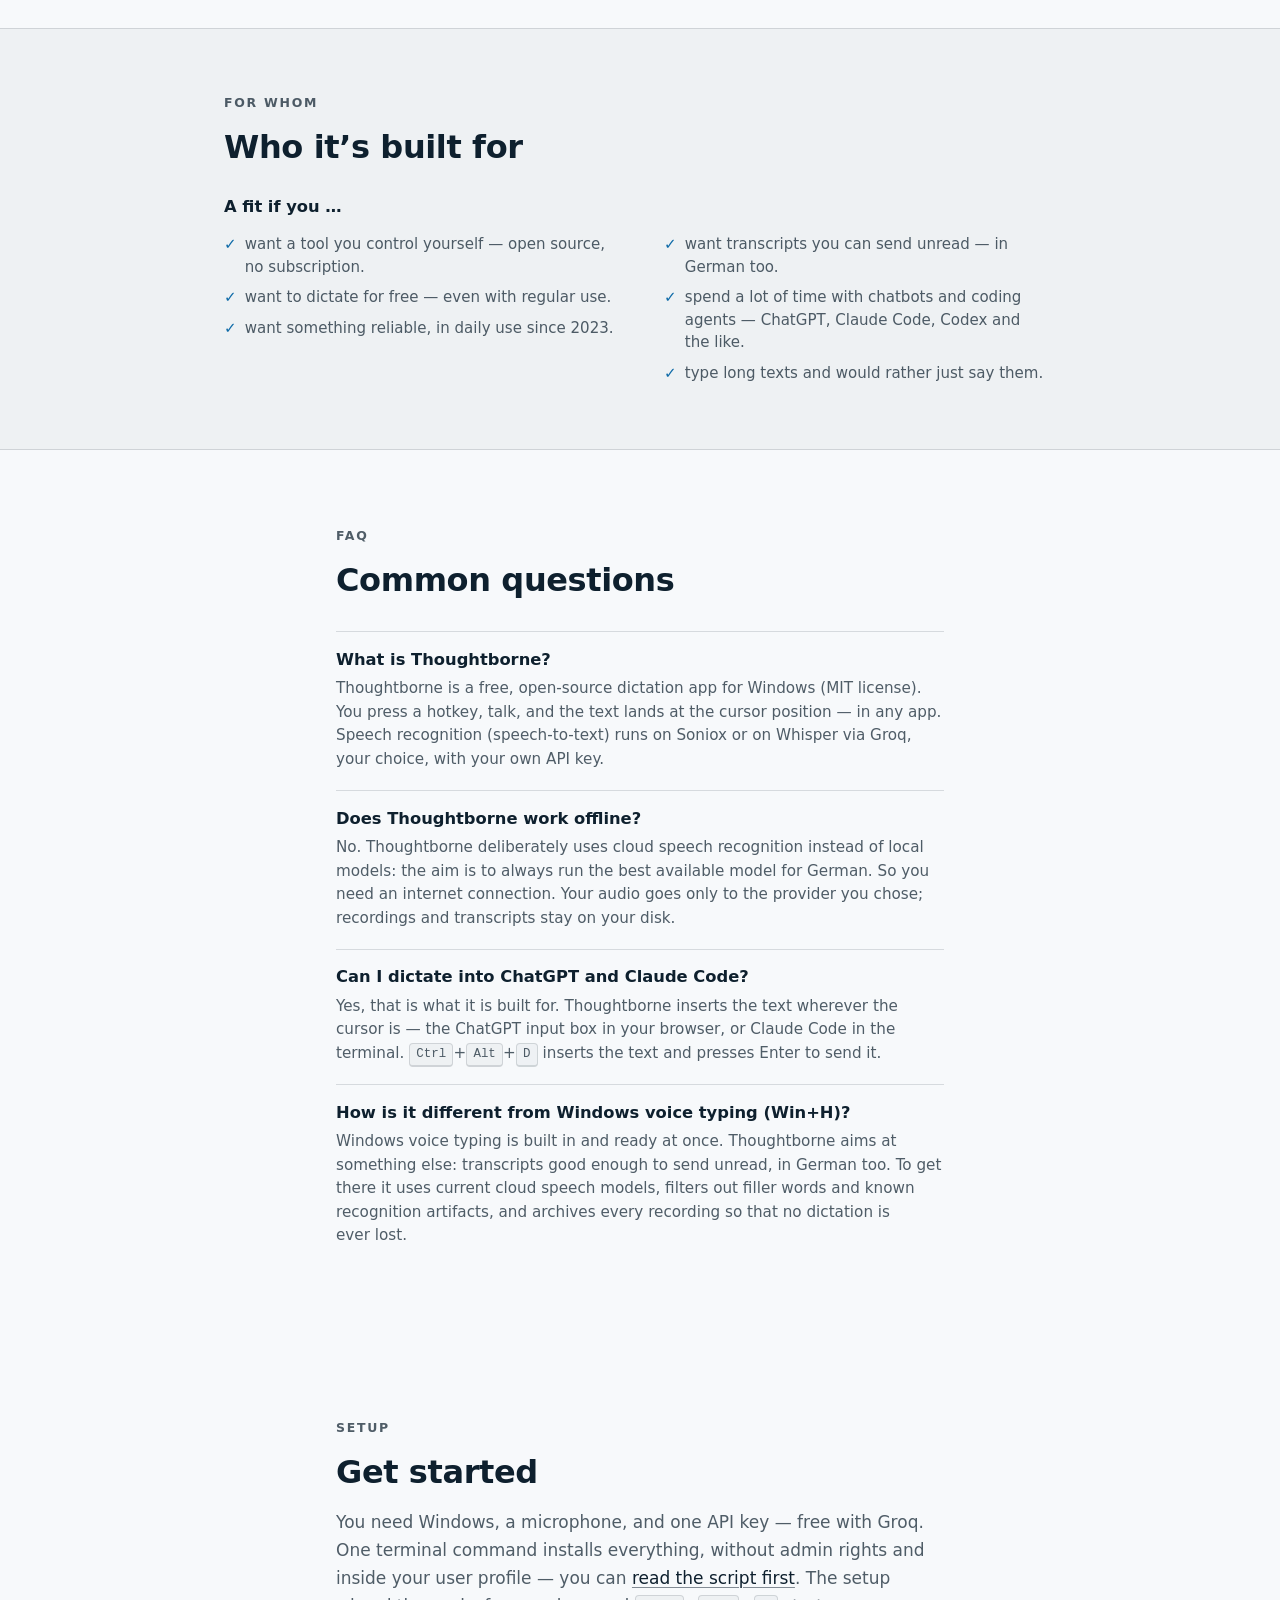
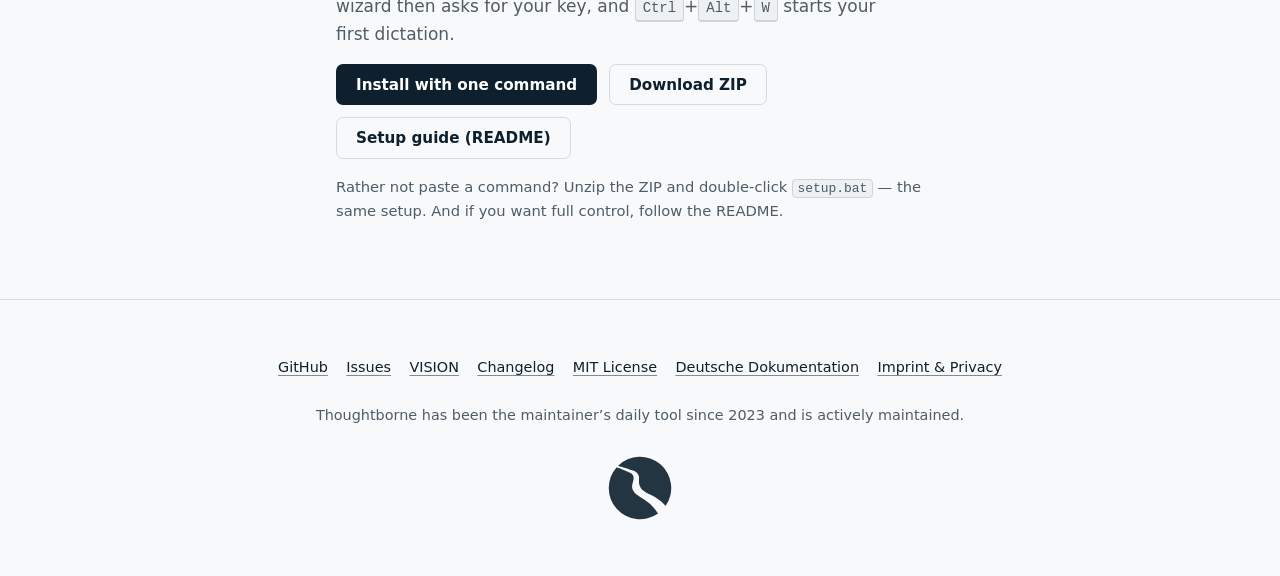
==== commit 71721b05: "Add a questions section to the site and use search wording in its head Both start pages answer four " ====
--- a/docs/en/index.html
+++ b/docs/en/index.html
@@ -3,8 +3,8 @@
 <head>
 <meta charset="utf-8">
 <meta name="viewport" content="width=device-width, initial-scale=1">
-<title>Thoughtborne — Hotkey dictation for Windows</title>
-<meta name="description" content="Free, open-source dictation tool for Windows. Press a hotkey, talk, press a second hotkey — the text lands at the cursor position. Built for German, built for talking to AI.">
+<title>Thoughtborne — Free, open-source dictation app for Windows</title>
+<meta name="description" content="Free, open-source dictation app for Windows. Press a hotkey, talk — the text lands at the cursor in any app. Bring your own Soniox or Groq Whisper key, no subscription. Built for German.">
 <link rel="canonical" href="https://thoughtborne.app/en/">
 <link rel="alternate" hreflang="de" href="https://thoughtborne.app/">
 <link rel="alternate" hreflang="en" href="https://thoughtborne.app/en/">
@@ -31,17 +31,22 @@
   "name": "Thoughtborne",
   "operatingSystem": "Windows",
   "applicationCategory": "UtilitiesApplication",
+  "@id": "https://thoughtborne.app/#software",
   "offers": { "@type": "Offer", "price": "0", "priceCurrency": "EUR" },
+  "isAccessibleForFree": true,
   "url": "https://thoughtborne.app/en/",
   "downloadUrl": "https://github.com/timwessels/thoughtborne-windows",
+  "sameAs": "https://github.com/timwessels/thoughtborne-windows",
   "license": "https://github.com/timwessels/thoughtborne-windows/blob/main/LICENSE",
-  "description": "Free, open-source dictation tool for Windows. Press a hotkey, talk, press a second hotkey — the text lands at the cursor position. Built for German, built for talking to AI.",
+  "screenshot": "https://thoughtborne.app/assets/screenshot-terminal.png",
+  "author": { "@type": "Person", "name": "Tim Wessels", "url": "https://github.com/timwessels" },
+  "description": "Free, open-source dictation app for Windows. Press a hotkey, talk — the text lands at the cursor in any app. Bring your own Soniox or Groq Whisper key, no subscription. Built for German.",
   "inLanguage": ["de", "en"]
 }
 </script>
 <!-- ?v= is a cache-buster: bump it whenever style.css changes shape, so a
      stale cached sheet can never style the new markup (site-v4 idea). -->
-<link rel="stylesheet" href="../style.css?v=15">
+<link rel="stylesheet" href="../style.css?v=16">
 <noscript><style>.ip-tabs { display: none; } .ip-panel[hidden] { display: block; }</style></noscript>
 </head>
 <body>
@@ -159,7 +164,7 @@
   <section class="shot">
     <div class="wrap">
       <div class="shot-frame">
-        <img src="../assets/screenshot-terminal.png?v=3" alt="Thoughtborne in the terminal: the ready screen with the four-engine model carousel and the key overview on top, below it a recording from the REC notice to the inserted-text confirmation.">
+        <img src="../assets/screenshot-terminal.png?v=3" width="683" height="837" alt="Thoughtborne in the terminal: the ready screen with the four-engine model carousel and the key overview on top, below it a recording from the REC notice to the inserted-text confirmation.">
       </div>
       <p class="shot-cap"><strong>It is operated by keyboard shortcut.</strong> The terminal is not a control window but a display: it shows which engine is currently active, which keys are bound, and what happened last. Nothing here is clicked — the one exception is a small window for the settings.</p>
     </div>
@@ -366,6 +371,31 @@
           <li>spend a lot of time with chatbots and coding agents — ChatGPT, Claude Code, Codex and the like.</li>
           <li>type long texts and would rather just say them.</li>
         </ul>
+      </div>
+    </div>
+  </section>
+
+  <section class="section faq" id="questions">
+    <div class="wrap prose">
+      <p class="eyebrow" aria-hidden="true">FAQ</p>
+      <h2>Common questions</h2>
+      <div class="faq-list">
+        <div>
+          <h3>What is Thoughtborne?</h3>
+          <p>Thoughtborne is a free, open-source dictation app for Windows (MIT license). You press a hotkey, talk, and the text lands at the cursor position — in any app. Speech recognition (speech-to-text) runs on Soniox or on Whisper via Groq, your choice, with your own API key.</p>
+        </div>
+        <div>
+          <h3>Does Thoughtborne work offline?</h3>
+          <p>No. Thoughtborne deliberately uses cloud speech recognition instead of local models: the aim is to always run the best available model for German. So you need an internet connection. Your audio goes only to the provider you chose; recordings and transcripts stay on your disk.</p>
+        </div>
+        <div>
+          <h3>Can I dictate into ChatGPT and Claude Code?</h3>
+          <p>Yes, that is what it is built for. Thoughtborne inserts the text wherever the cursor is — the ChatGPT input box in your browser, or Claude Code in the terminal. <kbd>Ctrl</kbd>+<kbd>Alt</kbd>+<kbd>D</kbd> inserts the text and presses Enter to send it.</p>
+        </div>
+        <div>
+          <h3>How is it different from Windows voice typing (Win+H)?</h3>
+          <p>Windows voice typing is built in and ready at once. Thoughtborne aims at something else: transcripts good enough to send unread, in German too. To get there it uses current cloud speech models, filters out filler words and known recognition artifacts, and archives every recording so that no dictation is ever lost.</p>
+        </div>
       </div>
     </div>
   </section>
--- a/docs/style.css
+++ b/docs/style.css
@@ -365,6 +365,11 @@
 
 .audience { font-size: 0.92rem; margin-top: 1.6rem; }
 
+.faq-list { margin-top: 2rem; }
+.faq-list > div { border-top: 1px solid var(--line); padding-block: 1.05rem 1.15rem; }
+.faq-list h3 { font-size: 1.02rem; font-weight: 600; line-height: 1.35; color: var(--ink); margin-bottom: 0.4rem; text-wrap: balance; }
+.faq-list p { font-size: 0.95rem; line-height: 1.55; }
+
 .site-footer { border-top: 1px solid var(--line); padding-block: clamp(2.5rem, 6vw, 3.5rem); }
 .footer-inner { max-width: var(--measure-wide); text-align: center; margin-inline: auto; padding-inline: clamp(1.25rem, 5vw, 2rem); }
 .footer-links { display: flex; flex-wrap: wrap; justify-content: center; gap: 0.35rem 1.15rem; font-size: 0.9rem; }
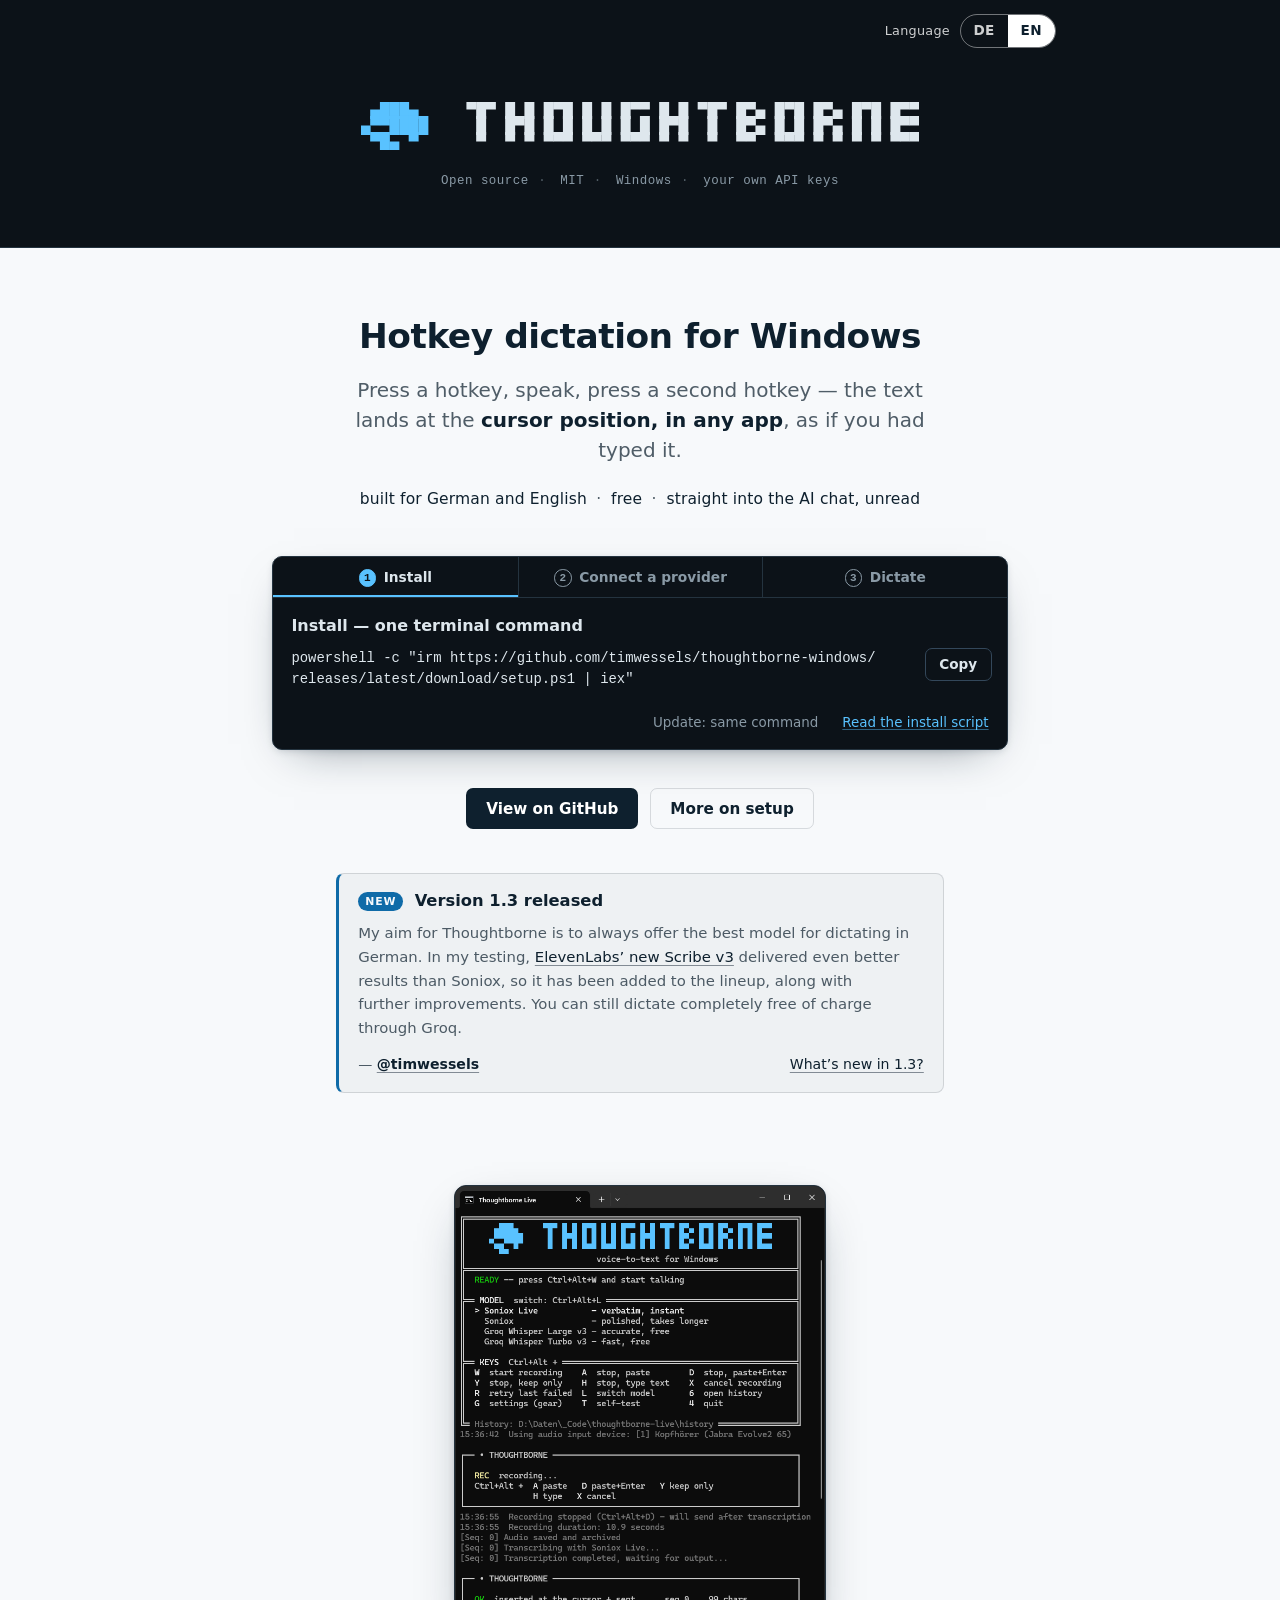
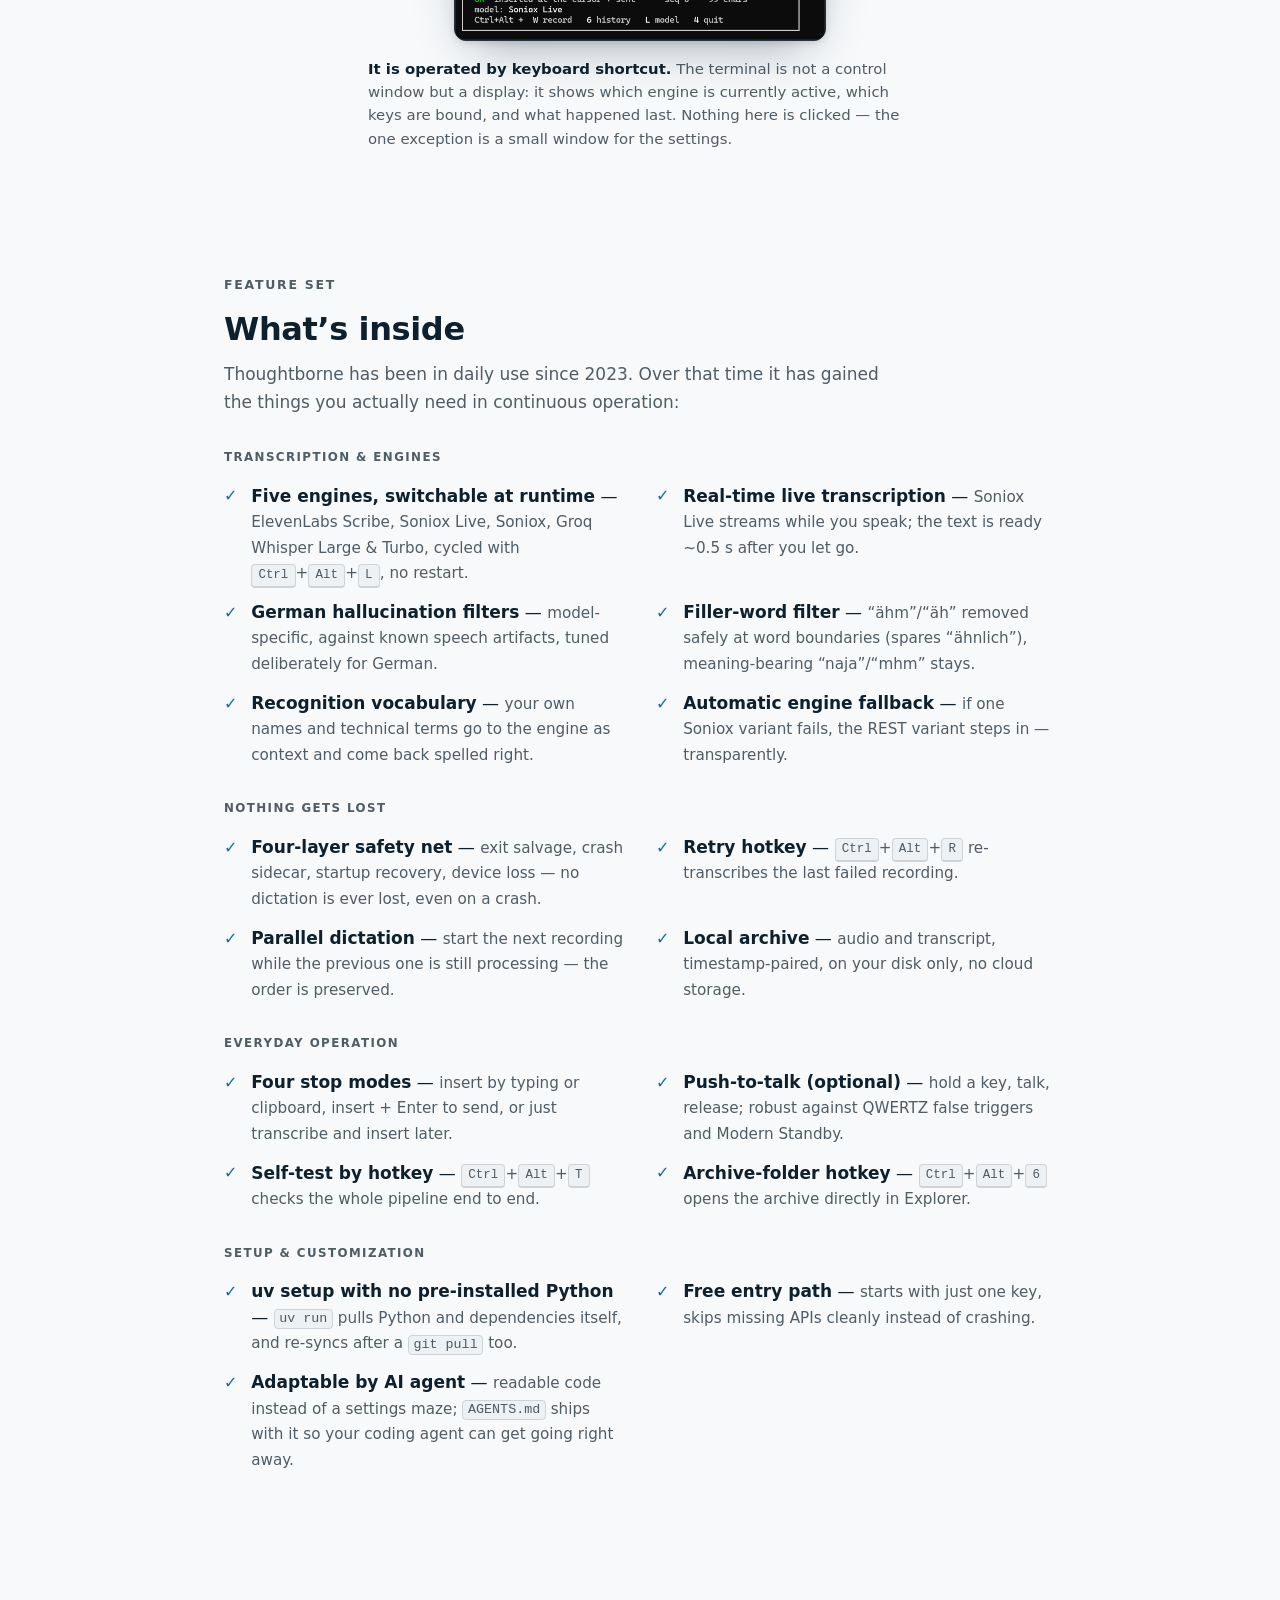
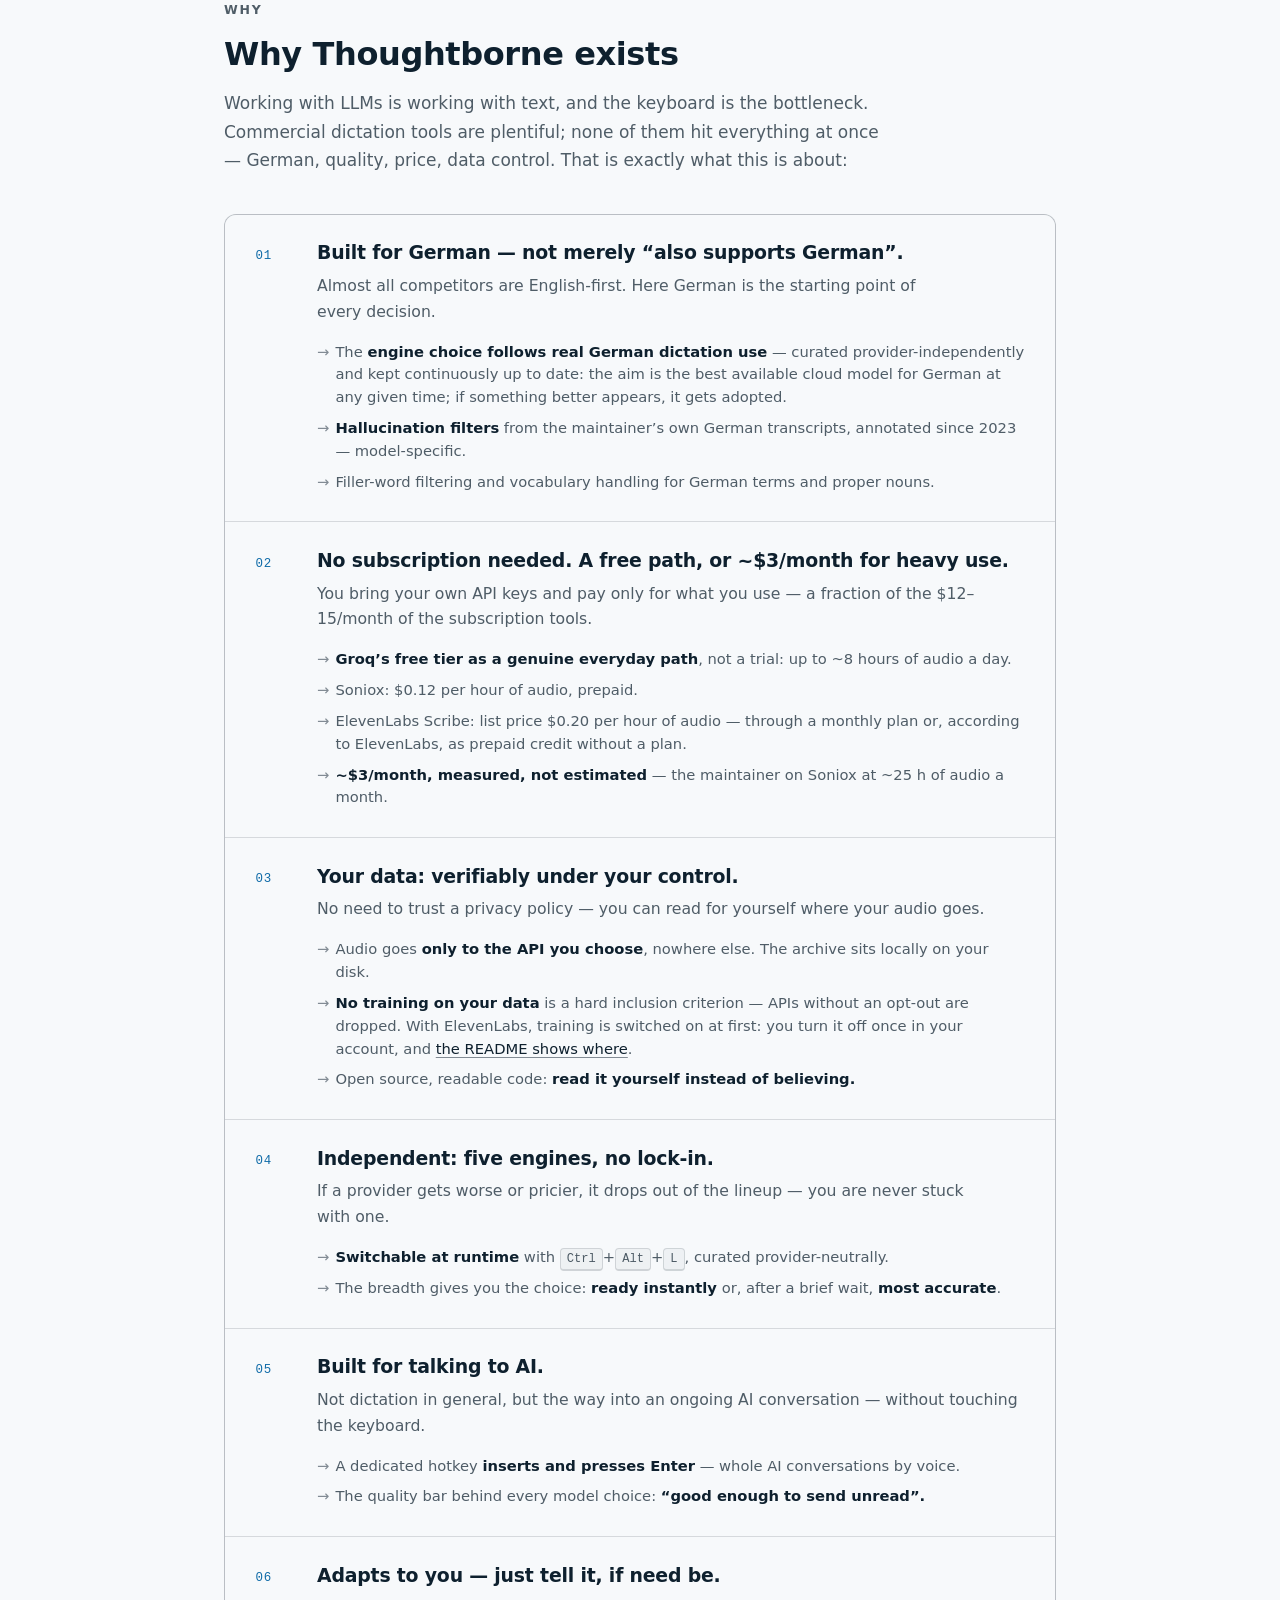
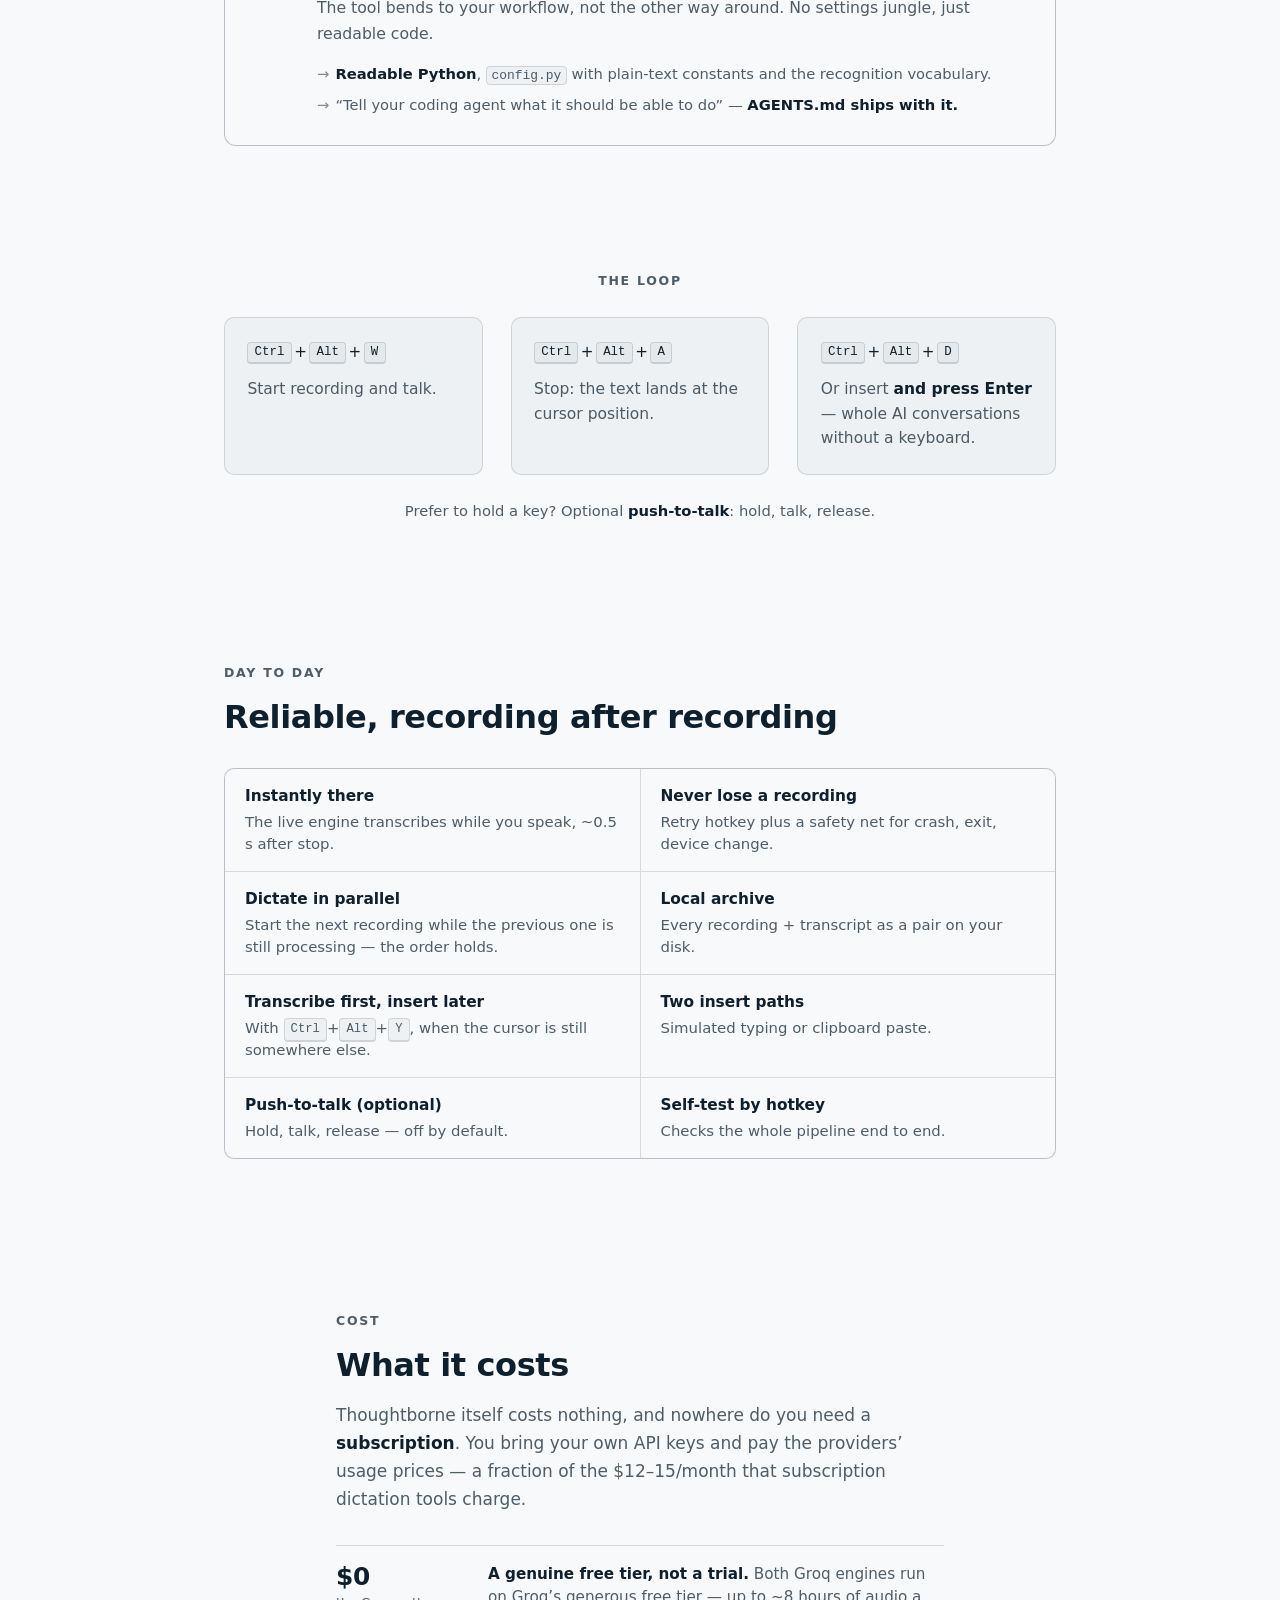
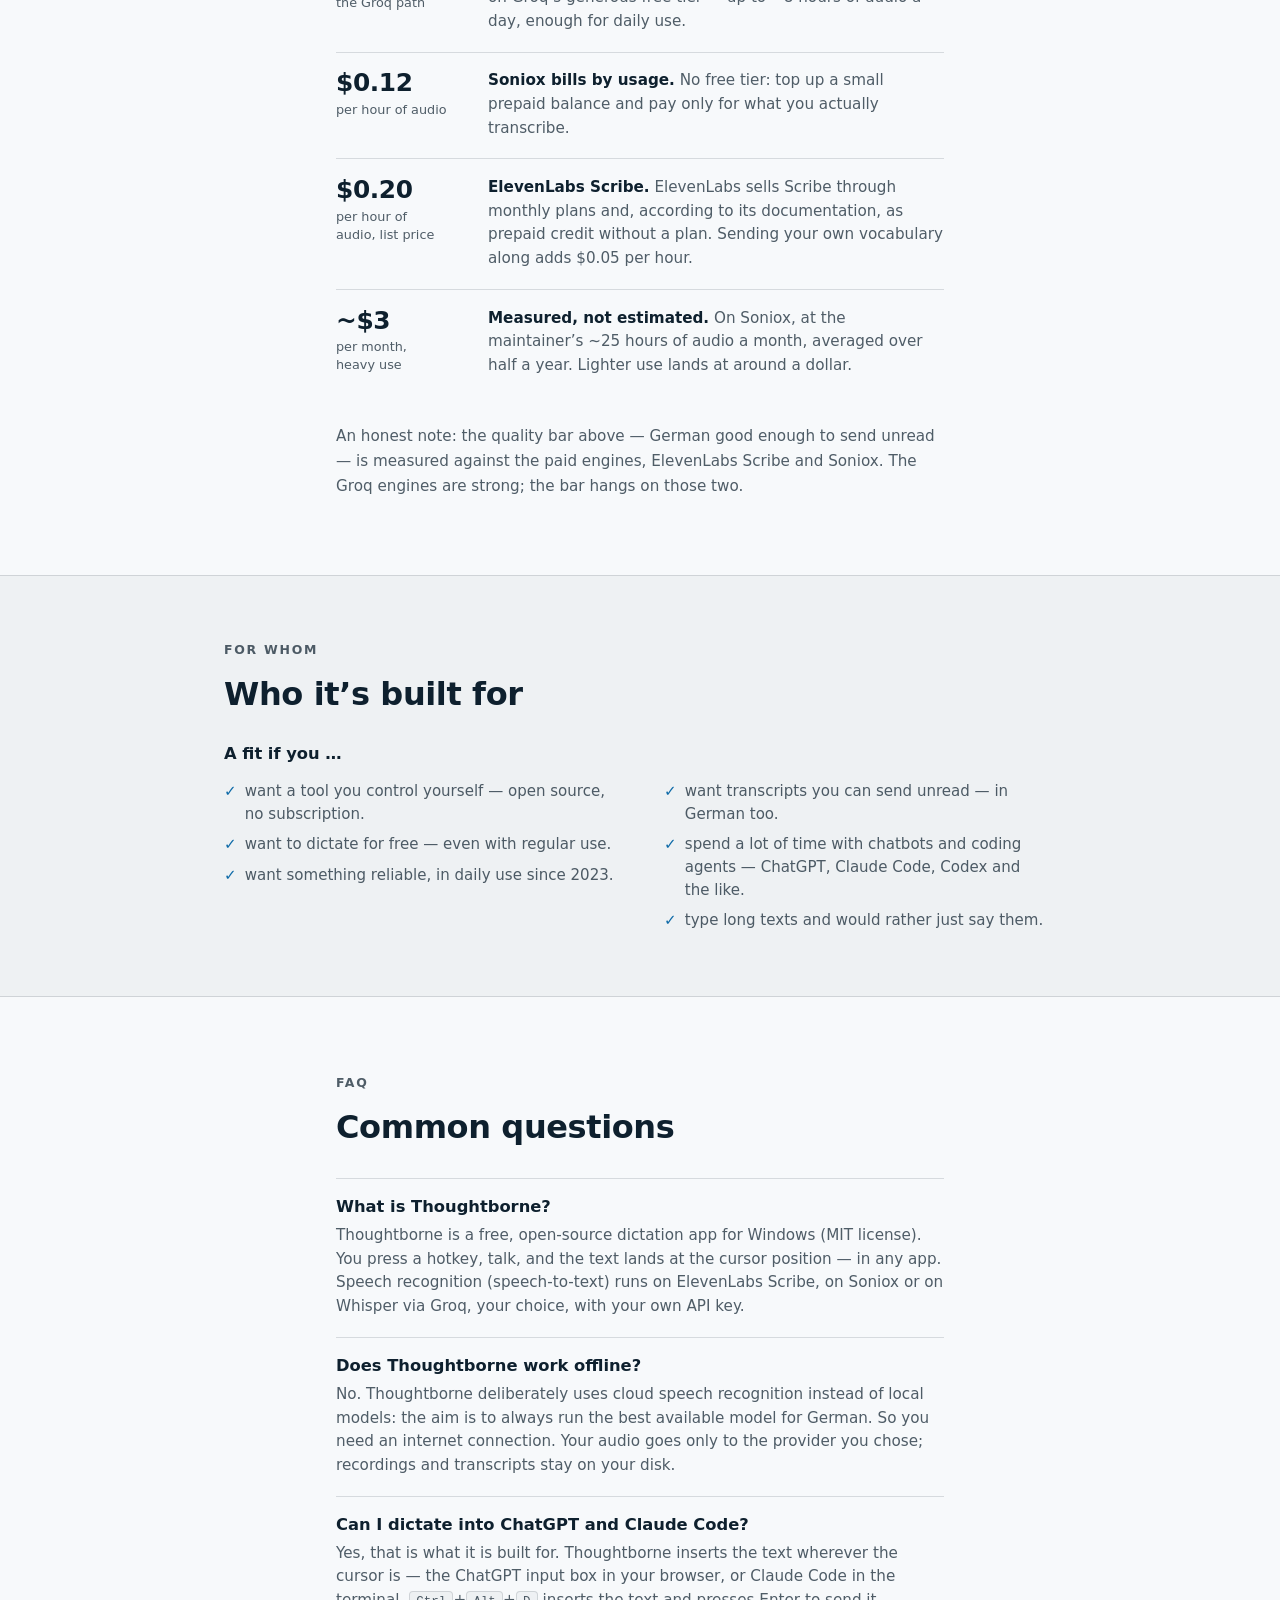
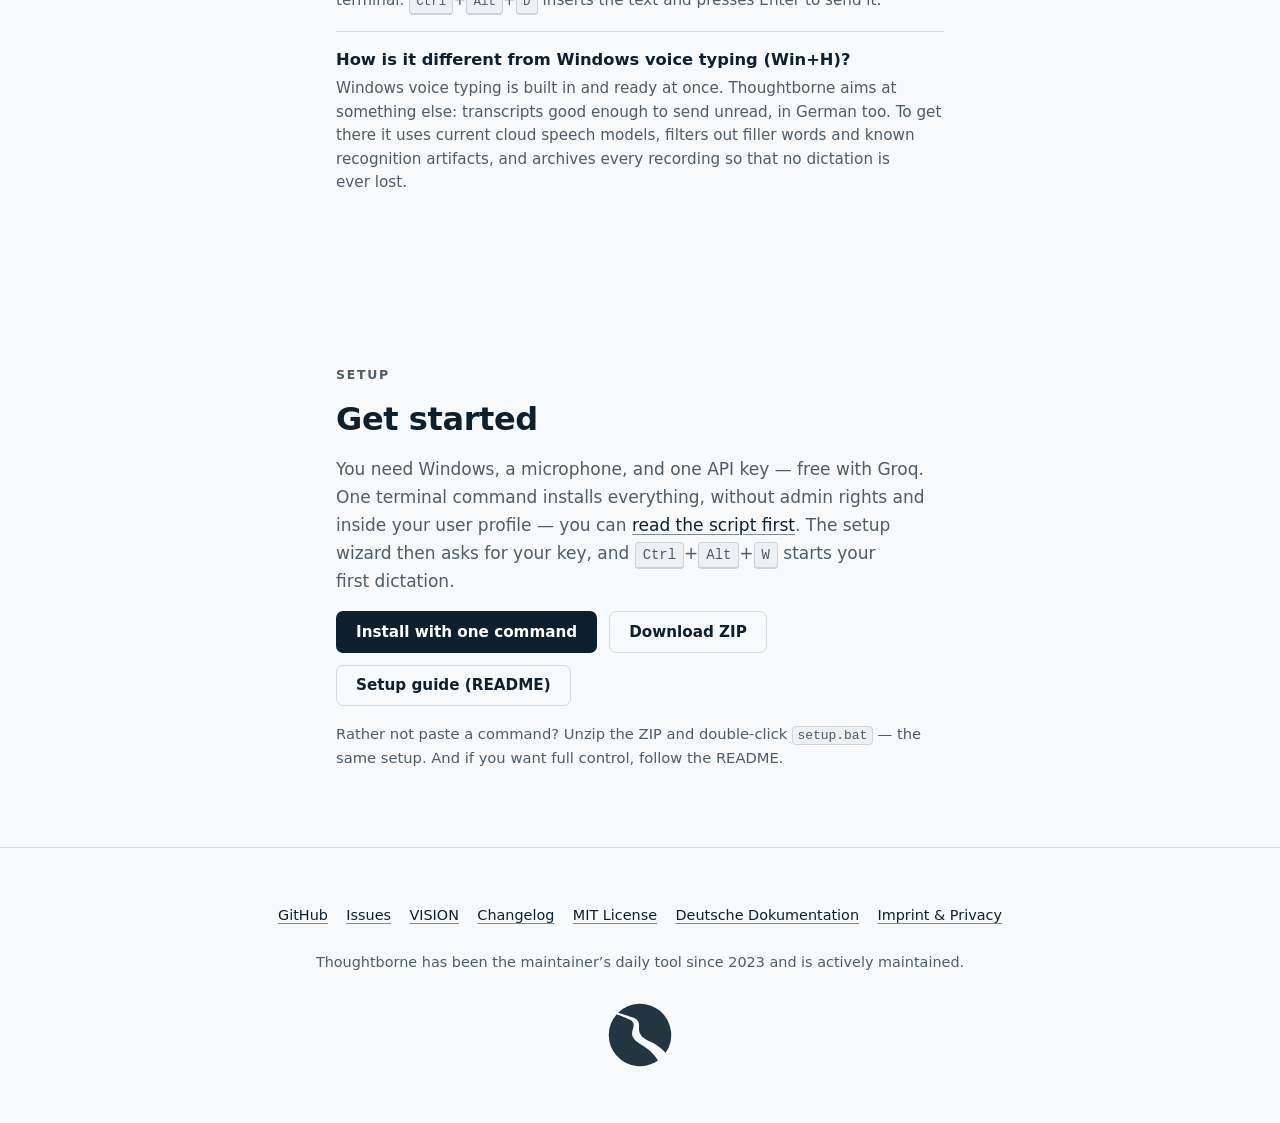
==== commit c9ec1e5b: "Bring the website up to 1.3.0: five engines and a release note (#145) Both start pages name ElevenLa" ====
--- a/docs/en/index.html
+++ b/docs/en/index.html
@@ -4,7 +4,7 @@
 <meta charset="utf-8">
 <meta name="viewport" content="width=device-width, initial-scale=1">
 <title>Thoughtborne — Free, open-source dictation app for Windows</title>
-<meta name="description" content="Free, open-source dictation app for Windows. Press a hotkey, talk — the text lands at the cursor in any app. Bring your own Soniox or Groq Whisper key, no subscription. Built for German.">
+<meta name="description" content="Free, open-source dictation app for Windows. Press a hotkey, talk — the text lands at the cursor in any app. Bring your own API key, free with Groq. No subscription. Built for German.">
 <link rel="canonical" href="https://thoughtborne.app/en/">
 <link rel="alternate" hreflang="de" href="https://thoughtborne.app/">
 <link rel="alternate" hreflang="en" href="https://thoughtborne.app/en/">
@@ -40,13 +40,13 @@
   "license": "https://github.com/timwessels/thoughtborne-windows/blob/main/LICENSE",
   "screenshot": "https://thoughtborne.app/assets/screenshot-terminal.png",
   "author": { "@type": "Person", "name": "Tim Wessels", "url": "https://github.com/timwessels" },
-  "description": "Free, open-source dictation app for Windows. Press a hotkey, talk — the text lands at the cursor in any app. Bring your own Soniox or Groq Whisper key, no subscription. Built for German.",
+  "description": "Free, open-source dictation app for Windows. Press a hotkey, talk — the text lands at the cursor in any app. Bring your own API key, free with Groq. No subscription. Built for German.",
   "inLanguage": ["de", "en"]
 }
 </script>
 <!-- ?v= is a cache-buster: bump it whenever style.css changes shape, so a
      stale cached sheet can never style the new markup (site-v4 idea). -->
-<link rel="stylesheet" href="../style.css?v=16">
+<link rel="stylesheet" href="../style.css?v=17">
 <noscript><style>.ip-tabs { display: none; } .ip-panel[hidden] { display: block; }</style></noscript>
 </head>
 <body>
@@ -131,6 +131,11 @@
             <span class="ip-opt-text">Better speech recognition quality</span>
             <a class="ip-opt-btn" href="https://console.soniox.com/signup/" target="_blank" rel="noopener">Sign up</a>
           </li>
+          <li>
+            <span class="ip-opt-head"><a href="https://elevenlabs.io/" target="_blank" rel="noopener">ElevenLabs</a> <span class="ip-tag">plan or credit</span></span>
+            <span class="ip-opt-text">Best results in testing; <a href="https://github.com/timwessels/thoughtborne-windows/blob/main/README.md#api-keys" target="_blank" rel="noopener">switch off training in your account first</a></span>
+            <a class="ip-opt-btn" href="https://elevenlabs.io/app/sign-up" target="_blank" rel="noopener">Sign up</a>
+          </li>
         </ul>
         <p class="ip-more"><a href="#costs">More info</a></p>
       </div>
@@ -155,6 +160,16 @@
       <a class="btn btn-primary" href="https://github.com/timwessels/thoughtborne-windows" target="_blank" rel="noopener">View on GitHub</a>
       <a class="btn btn-ghost" href="#get-started">More on setup</a>
     </p>
+
+    <!-- Rewritten with each release; the twin lives in ../index.html. -->
+    <aside class="release-note" aria-labelledby="rn-title">
+      <div class="rn-head">
+        <span class="rn-tag">New</span>
+        <h2 class="rn-title" id="rn-title">Version 1.3 released</h2>
+      </div>
+      <p>My aim for Thoughtborne is to always offer the best model for dictating in German. In my testing, <a href="https://elevenlabs.io/blog/scribe-v3" target="_blank" rel="noopener">ElevenLabs’ new Scribe v3</a> delivered even better results than Soniox, so it has been added to the lineup, along with further improvements. You can still dictate completely free of charge through Groq.</p>
+      <p class="rn-foot"><span>— <a class="rn-by" href="https://github.com/timwessels" target="_blank" rel="noopener">@timwessels</a></span> <a href="https://github.com/timwessels/thoughtborne-windows/releases/tag/v1.3.0" target="_blank" rel="noopener">What’s new in 1.3?</a></p>
+    </aside>
   </div>
 
 </header>
@@ -164,7 +179,7 @@
   <section class="shot">
     <div class="wrap">
       <div class="shot-frame">
-        <img src="../assets/screenshot-terminal.png?v=3" width="683" height="837" alt="Thoughtborne in the terminal: the ready screen with the four-engine model carousel and the key overview on top, below it a recording from the REC notice to the inserted-text confirmation.">
+        <img src="../assets/screenshot-terminal.png?v=3" width="683" height="837" alt="Thoughtborne in the terminal: the ready screen with the engine carousel and the key overview on top, below it a recording from the REC notice to the inserted-text confirmation.">
       </div>
       <p class="shot-cap"><strong>It is operated by keyboard shortcut.</strong> The terminal is not a control window but a display: it shows which engine is currently active, which keys are bound, and what happened last. Nothing here is clicked — the one exception is a small window for the settings.</p>
     </div>
@@ -181,7 +196,7 @@
       <div class="feat-group">
         <p class="feat-group-title">Transcription &amp; engines</p>
         <ul class="feat-grid">
-          <li><b>Four engines, switchable at runtime</b> — <span>Soniox Live, Soniox, Groq Whisper Large &amp; Turbo, cycled with <kbd>Ctrl</kbd>+<kbd>Alt</kbd>+<kbd>L</kbd>, no restart.</span></li>
+          <li><b>Five engines, switchable at runtime</b> — <span>ElevenLabs Scribe, Soniox Live, Soniox, Groq Whisper Large &amp; Turbo, cycled with <kbd>Ctrl</kbd>+<kbd>Alt</kbd>+<kbd>L</kbd>, no restart.</span></li>
           <li><b>Real-time live transcription</b> — <span>Soniox Live streams while you speak; the text is ready ~0.5 s after you let go.</span></li>
           <li><b>German hallucination filters</b> — <span>model-specific, against known speech artifacts, tuned deliberately for German.</span></li>
           <li><b>Filler-word filter</b> — <span>“ähm”/“äh” removed safely at word boundaries (spares “ähnlich”), meaning-bearing “naja”/“mhm” stays.</span></li>
@@ -243,12 +258,13 @@
 
         <article class="arg">
           <span class="arg-num">02</span>
-          <h3>No subscription. A free path, or ~$3/month for heavy use.</h3>
+          <h3>No subscription needed. A free path, or ~$3/month for heavy use.</h3>
           <p class="arg-lead">You bring your own API keys and pay only for what you use — a fraction of the $12–15/month of the subscription tools.</p>
           <ul class="arg-evidence">
             <li><strong>Groq’s free tier as a genuine everyday path</strong>, not a trial: up to ~8 hours of audio a day.</li>
             <li>Soniox: $0.12 per hour of audio, prepaid.</li>
-            <li><strong>~$3/month, measured, not estimated</strong> — the maintainer at ~25 h of audio a month.</li>
+            <li>ElevenLabs Scribe: list price $0.20 per hour of audio — through a monthly plan or, according to ElevenLabs, as prepaid credit without a plan.</li>
+            <li><strong>~$3/month, measured, not estimated</strong> — the maintainer on Soniox at ~25 h of audio a month.</li>
           </ul>
         </article>
 
@@ -258,14 +274,14 @@
           <p class="arg-lead">No need to trust a privacy policy — you can read for yourself where your audio goes.</p>
           <ul class="arg-evidence">
             <li>Audio goes <strong>only to the API you choose</strong>, nowhere else. The archive sits locally on your disk.</li>
-            <li><strong>No training on your data</strong> is a hard inclusion criterion — APIs without an opt-out are dropped.</li>
+            <li><strong>No training on your data</strong> is a hard inclusion criterion — APIs without an opt-out are dropped. With ElevenLabs, training is switched on at first: you turn it off once in your account, and <a href="https://github.com/timwessels/thoughtborne-windows/blob/main/README.md#api-keys" target="_blank" rel="noopener">the README shows where</a>.</li>
             <li>Open source, readable code: <strong>read it yourself instead of believing.</strong></li>
           </ul>
         </article>
 
         <article class="arg">
           <span class="arg-num">04</span>
-          <h3>Independent: four engines, no lock-in.</h3>
+          <h3>Independent: five engines, no lock-in.</h3>
           <p class="arg-lead">If a provider gets worse or pricier, it drops out of the lineup — you are never stuck with one.</p>
           <ul class="arg-evidence">
             <li><strong>Switchable at runtime</strong> with <kbd>Ctrl</kbd>+<kbd>Alt</kbd>+<kbd>L</kbd>, curated provider-neutrally.</li>
@@ -338,7 +354,7 @@
     <div class="wrap prose">
       <p class="eyebrow" aria-hidden="true">Cost</p>
       <h2>What it costs</h2>
-      <p>Nowhere in this stack a <strong>subscription</strong>. You bring your own API keys and pay the providers’ usage prices — a fraction of the $12–15/month that subscription dictation tools charge.</p>
+      <p>Thoughtborne itself costs nothing, and nowhere do you need a <strong>subscription</strong>. You bring your own API keys and pay the providers’ usage prices — a fraction of the $12–15/month that subscription dictation tools charge.</p>
       <dl class="figures">
         <div>
           <dt><span class="fig-num">$0</span> <span class="fig-unit">the Groq path</span></dt>
@@ -346,14 +362,18 @@
         </div>
         <div>
           <dt><span class="fig-num">$0.12</span> <span class="fig-unit">per hour of audio</span></dt>
-          <dd><strong>Soniox is the paid path.</strong> No free tier: top up a small prepaid balance and pay only for what you actually transcribe.</dd>
+          <dd><strong>Soniox bills by usage.</strong> No free tier: top up a small prepaid balance and pay only for what you actually transcribe.</dd>
+        </div>
+        <div>
+          <dt><span class="fig-num">$0.20</span> <span class="fig-unit">per hour of audio, list price</span></dt>
+          <dd><strong>ElevenLabs Scribe.</strong> ElevenLabs sells Scribe through monthly plans and, according to its documentation, as prepaid credit without a plan. Sending your own vocabulary along adds $0.05 per hour.</dd>
         </div>
         <div>
           <dt><span class="fig-num">~$3</span> <span class="fig-unit">per month, heavy use</span></dt>
-          <dd><strong>Measured, not estimated.</strong> The maintainer dictates ~25 hours of audio a month, averaged over half a year. Lighter use lands at around a dollar.</dd>
+          <dd><strong>Measured, not estimated.</strong> On Soniox, at the maintainer’s ~25 hours of audio a month, averaged over half a year. Lighter use lands at around a dollar.</dd>
         </div>
       </dl>
-      <p class="cost-note">An honest note: the quality bar above — German good enough to send unread — is measured against the paid Soniox engine. The Groq engines are strong; the bar hangs on Soniox.</p>
+      <p class="cost-note">An honest note: the quality bar above — German good enough to send unread — is measured against the paid engines, ElevenLabs Scribe and Soniox. The Groq engines are strong; the bar hangs on those two.</p>
     </div>
   </section>
 
@@ -382,7 +402,7 @@
       <div class="faq-list">
         <div>
           <h3>What is Thoughtborne?</h3>
-          <p>Thoughtborne is a free, open-source dictation app for Windows (MIT license). You press a hotkey, talk, and the text lands at the cursor position — in any app. Speech recognition (speech-to-text) runs on Soniox or on Whisper via Groq, your choice, with your own API key.</p>
+          <p>Thoughtborne is a free, open-source dictation app for Windows (MIT license). You press a hotkey, talk, and the text lands at the cursor position — in any app. Speech recognition (speech-to-text) runs on ElevenLabs Scribe, on Soniox or on Whisper via Groq, your choice, with your own API key.</p>
         </div>
         <div>
           <h3>Does Thoughtborne work offline?</h3>
--- a/docs/style.css
+++ b/docs/style.css
@@ -238,12 +238,13 @@
   padding: 0.42rem 0.7rem 0.42rem 0.9rem; border: 1px solid var(--term-line); border-radius: 8px;
   background: rgba(222,231,237,.03); line-height: 1.45;
 }
-.ip-opt-head { display: inline-flex; align-items: center; gap: 0.5rem; font-weight: 700; }
+.ip-opt-head { display: inline-flex; flex-wrap: wrap; align-items: center; gap: 0.3rem 0.5rem; font-weight: 700; }
 .ip-panel .ip-opt-head a { color: var(--term-text); text-decoration-color: var(--term-line); }
 .ip-panel .ip-opt-head a:hover { text-decoration-color: currentColor; }
 .ip-tag {
   font-size: 0.68rem; font-weight: 600; letter-spacing: 0.05em; text-transform: uppercase; line-height: 1.2;
   padding: 0.22em 0.55em; border-radius: 999px; border: 1px solid var(--term-dim); color: var(--term-dim);
+  white-space: nowrap;
 }
 .ip-tag-free { color: var(--term); background: var(--accent); border-color: var(--accent); }
 .ip-panel .ip-opt-btn {
@@ -268,6 +269,23 @@
 .btn-ghost:hover { border-color: var(--ink); background: var(--panel); }
 @media (prefers-color-scheme: dark) { .btn-primary:hover { background: #C4D6E2; } }
 .get-started .actions { justify-content: flex-start; }
+
+.release-note {
+  margin: clamp(2rem, 4.5vw, 2.75rem) auto 0; text-align: left;
+  padding: 1rem 1.2rem 1.05rem;
+  background: var(--panel);
+  border: 1px solid var(--line); border-left: 3px solid var(--accent-deep);
+  border-radius: 8px;
+}
+.rn-head { display: flex; flex-wrap: wrap; align-items: center; gap: 0.35rem 0.7rem; }
+.rn-tag {
+  font-size: 0.68rem; font-weight: 700; letter-spacing: 0.08em; text-transform: uppercase; line-height: 1.2;
+  padding: 0.28em 0.65em; border-radius: 999px; background: var(--accent-deep); color: var(--paper);
+}
+.rn-title { font-size: 1.02rem; font-weight: 600; line-height: 1.35; letter-spacing: 0; color: var(--ink); }
+.release-note p { font-size: 0.93rem; line-height: 1.6; color: var(--ink-soft); margin-top: 0.6rem; }
+.release-note .rn-foot { display: flex; flex-wrap: wrap; justify-content: space-between; gap: 0.3rem 1.25rem; font-size: 0.88rem; margin-top: 0.75rem; }
+.rn-by { color: var(--ink); font-weight: 600; }
 
 .section { padding-block: clamp(3rem, 7vw, 4.75rem); }
 .prose { max-width: var(--measure); }
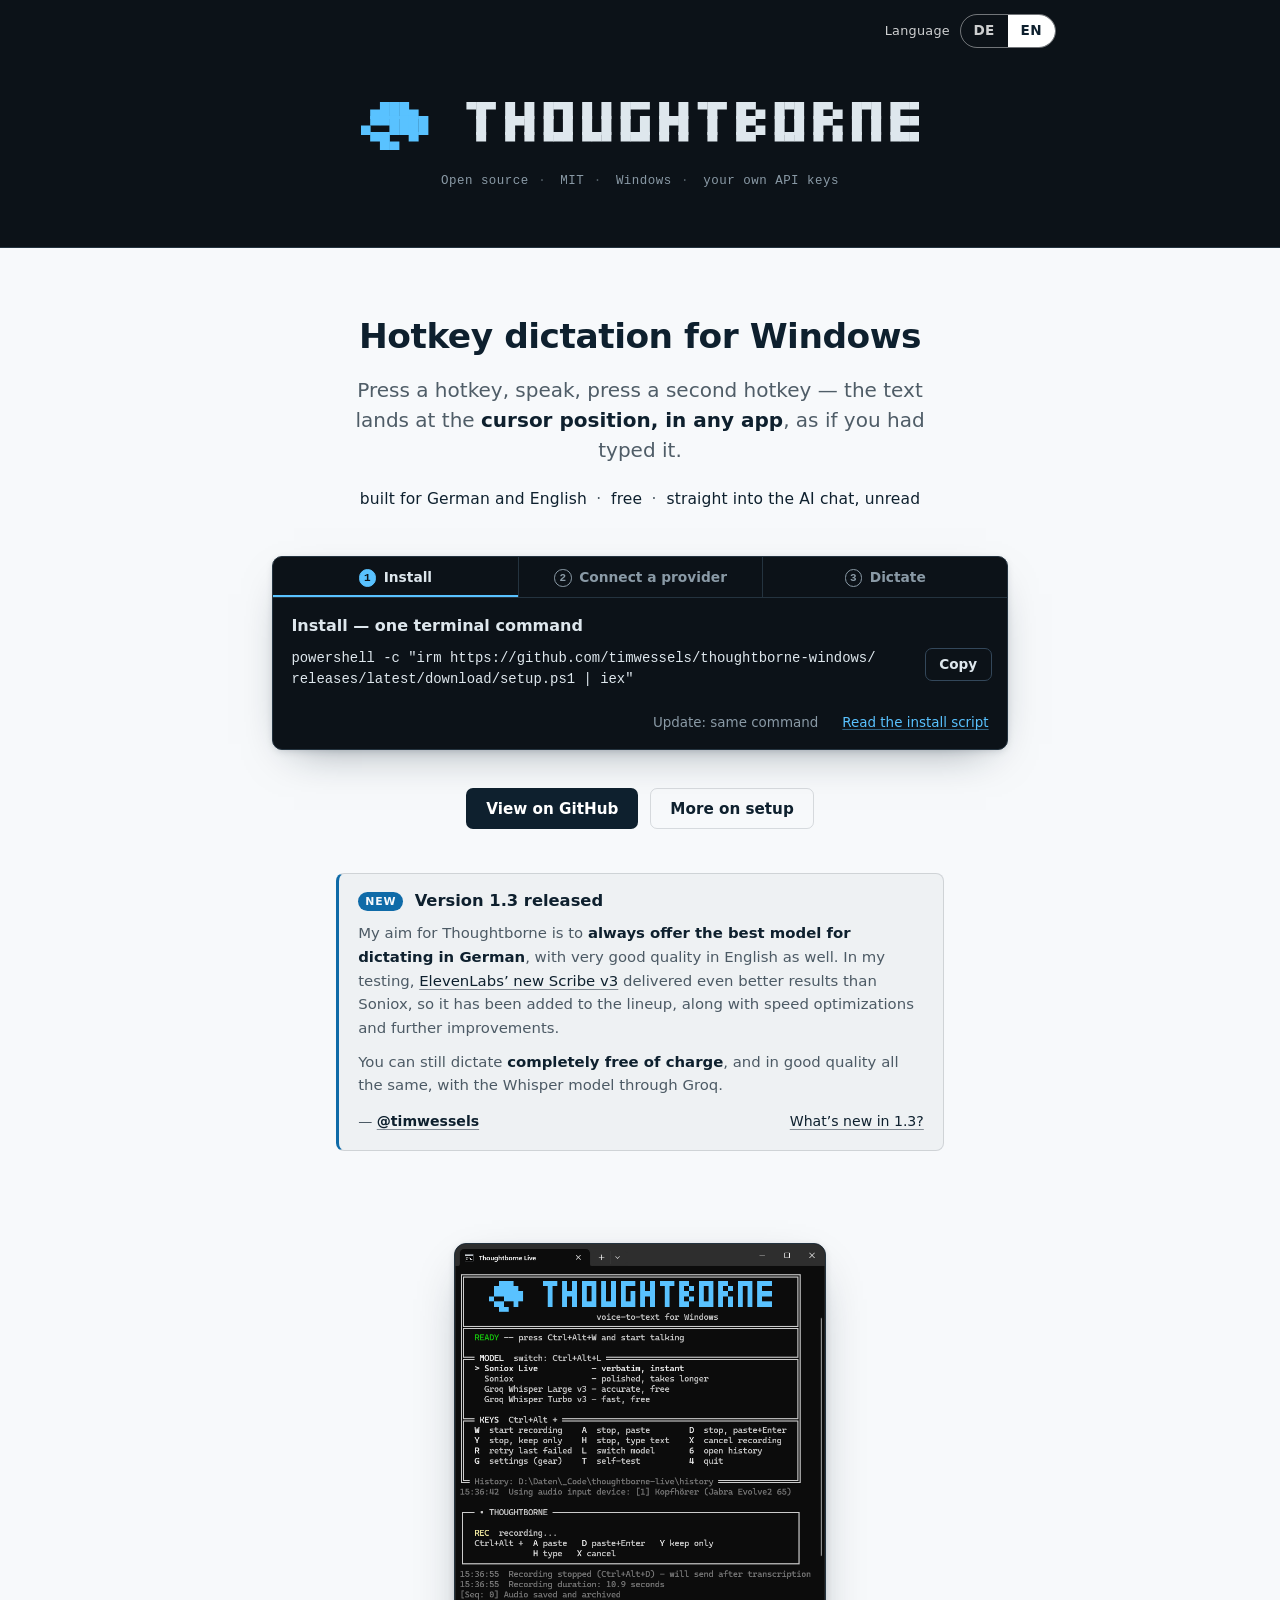
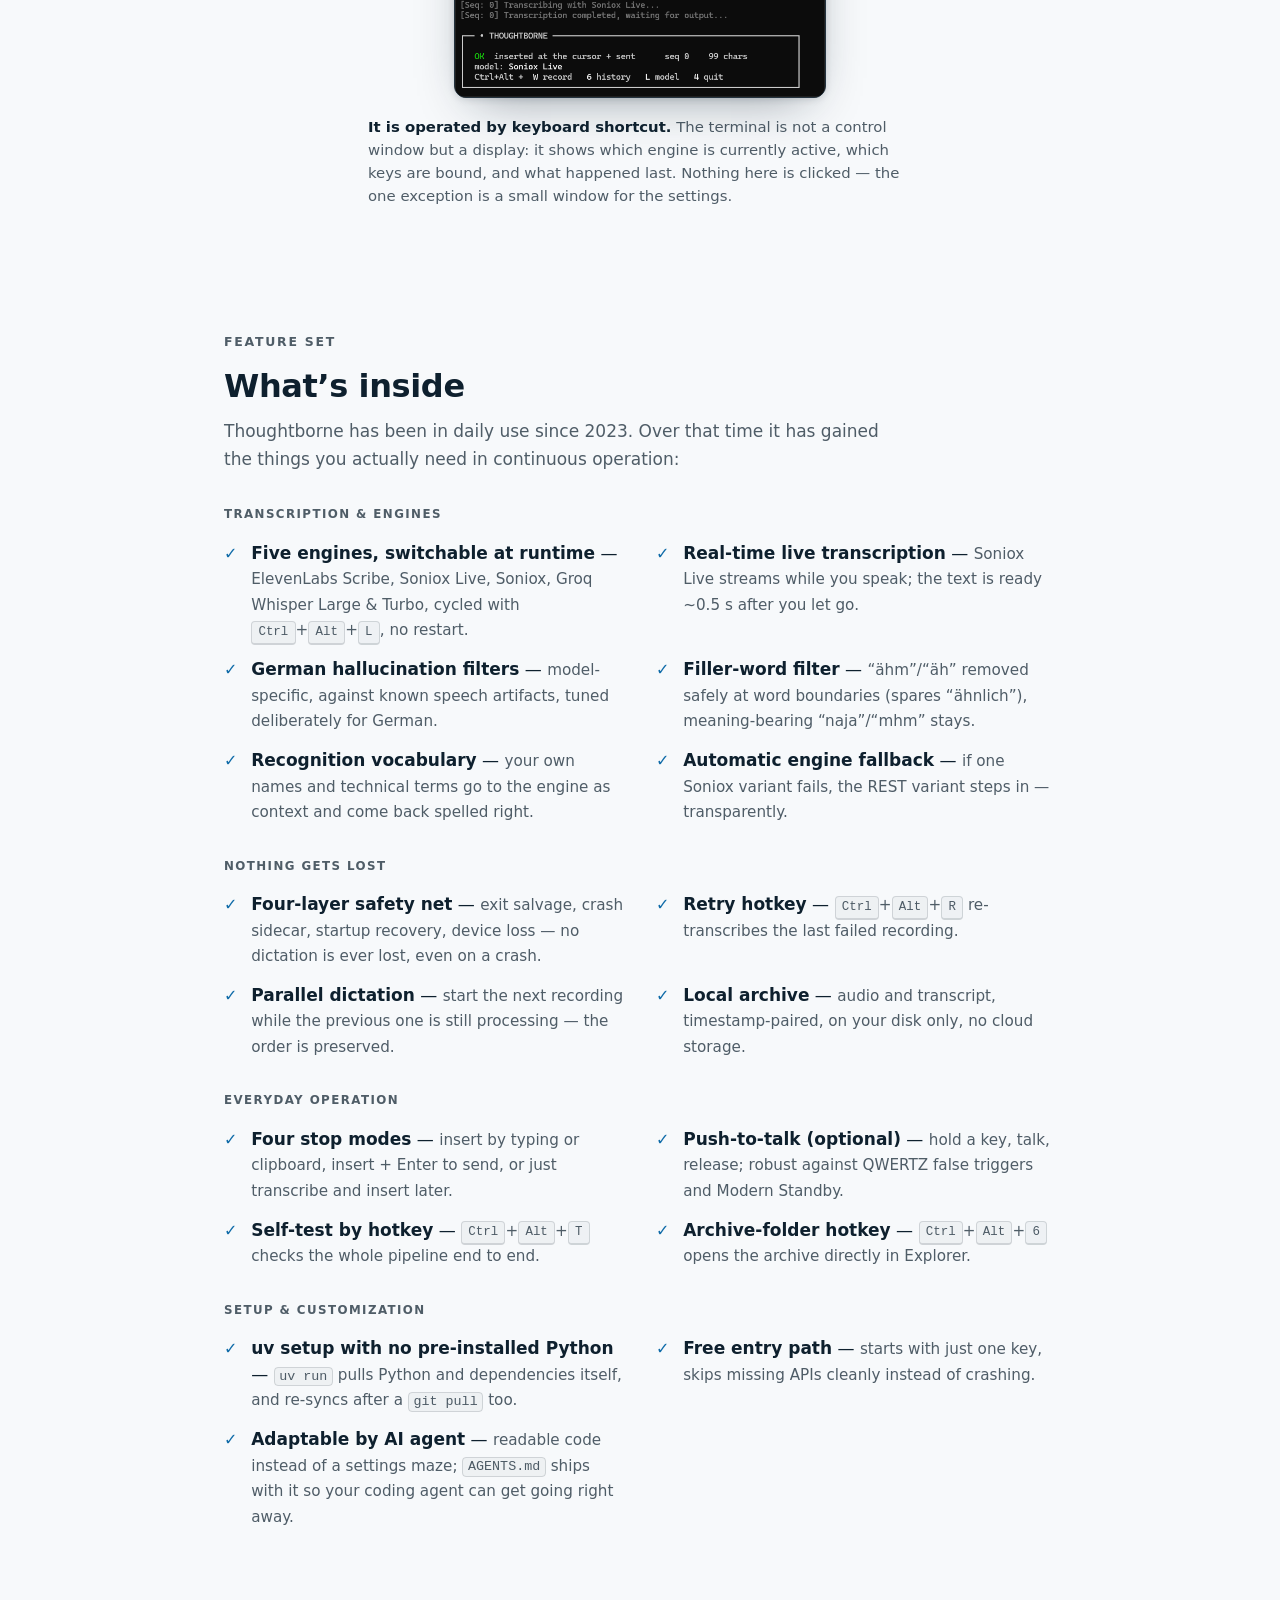
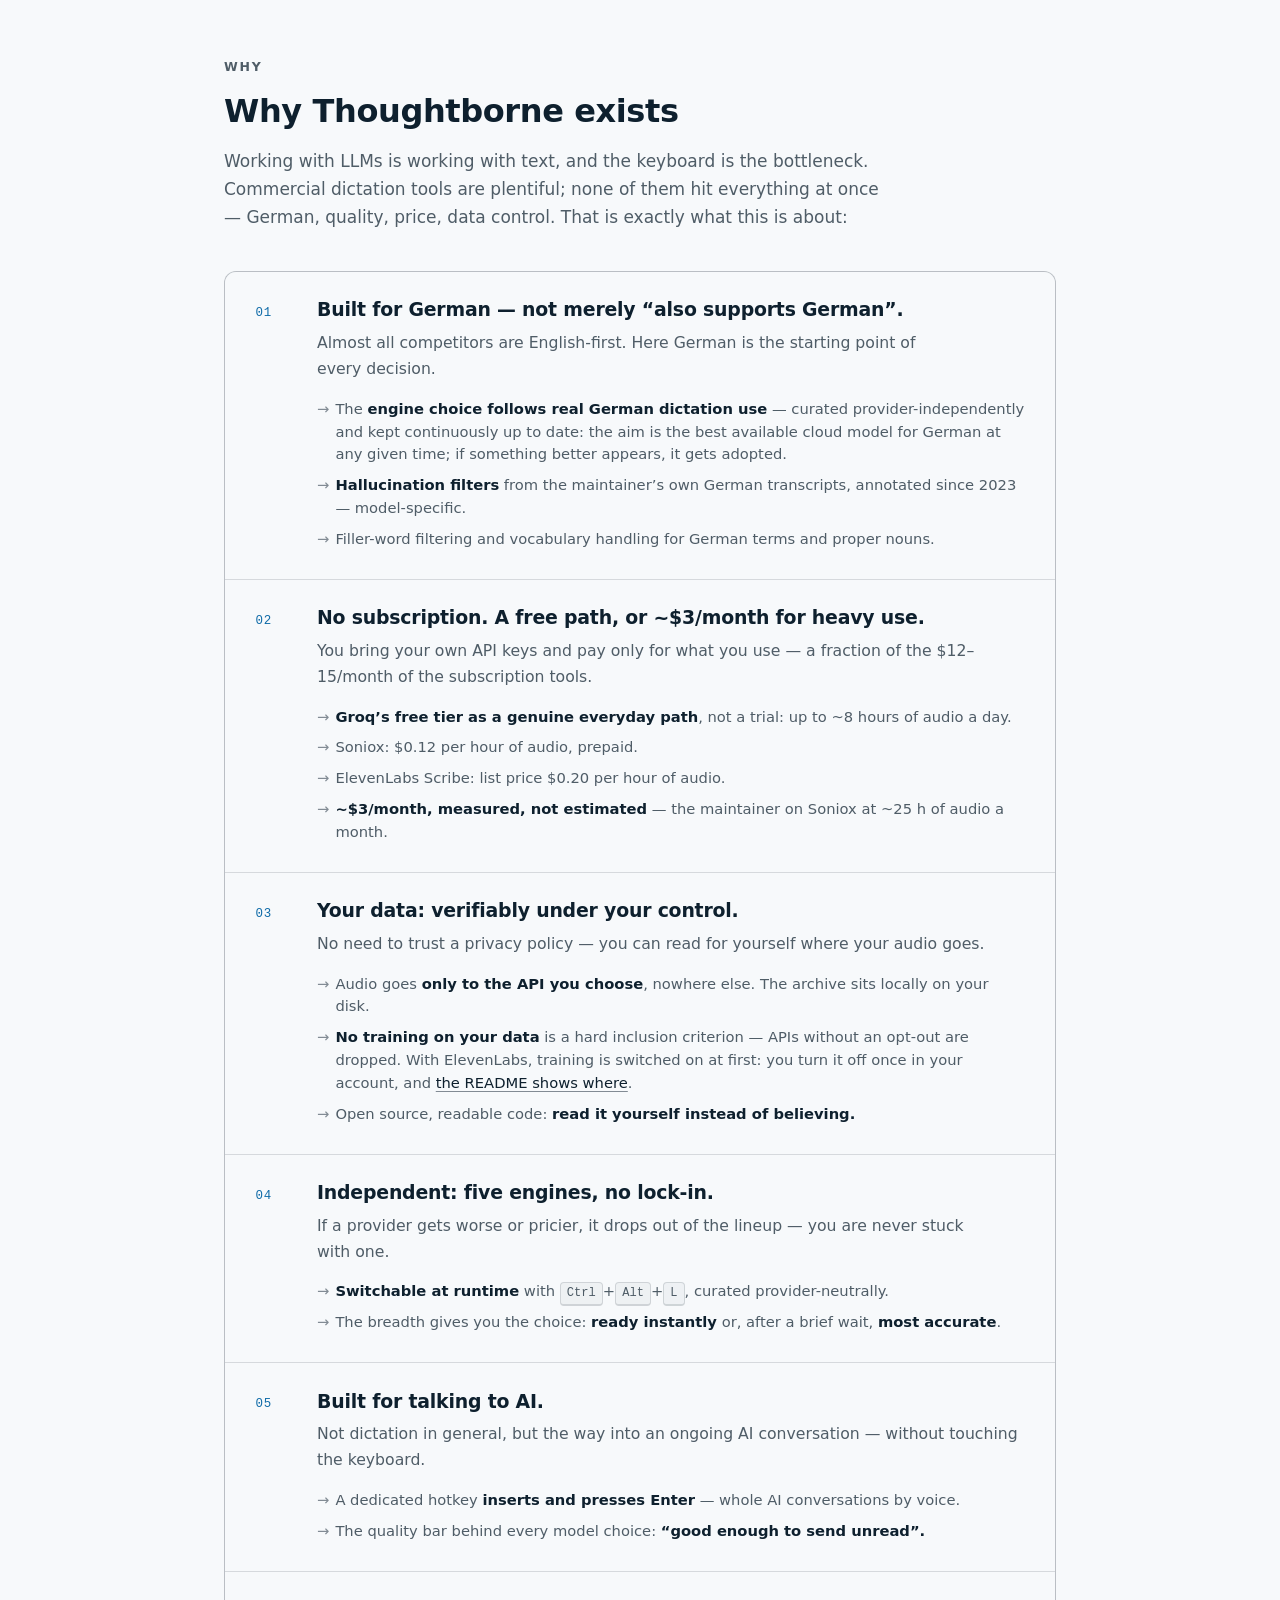
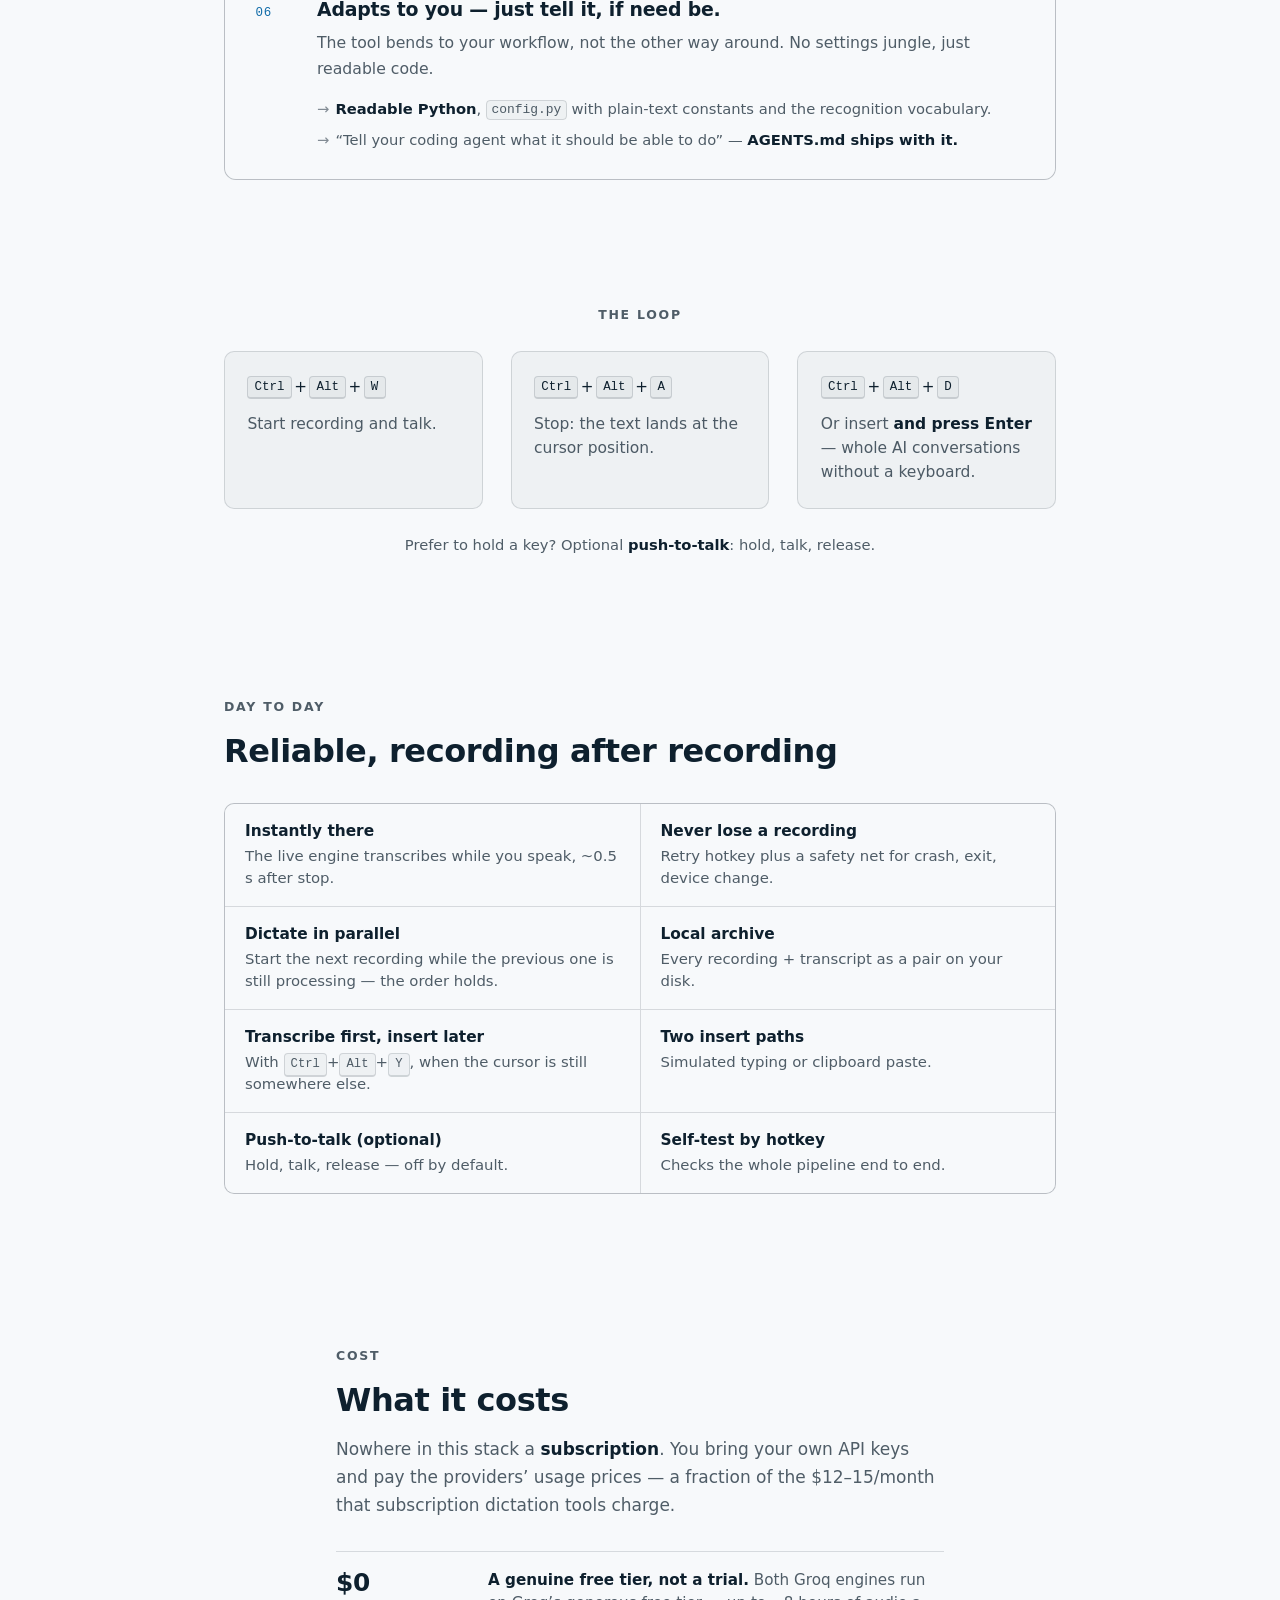
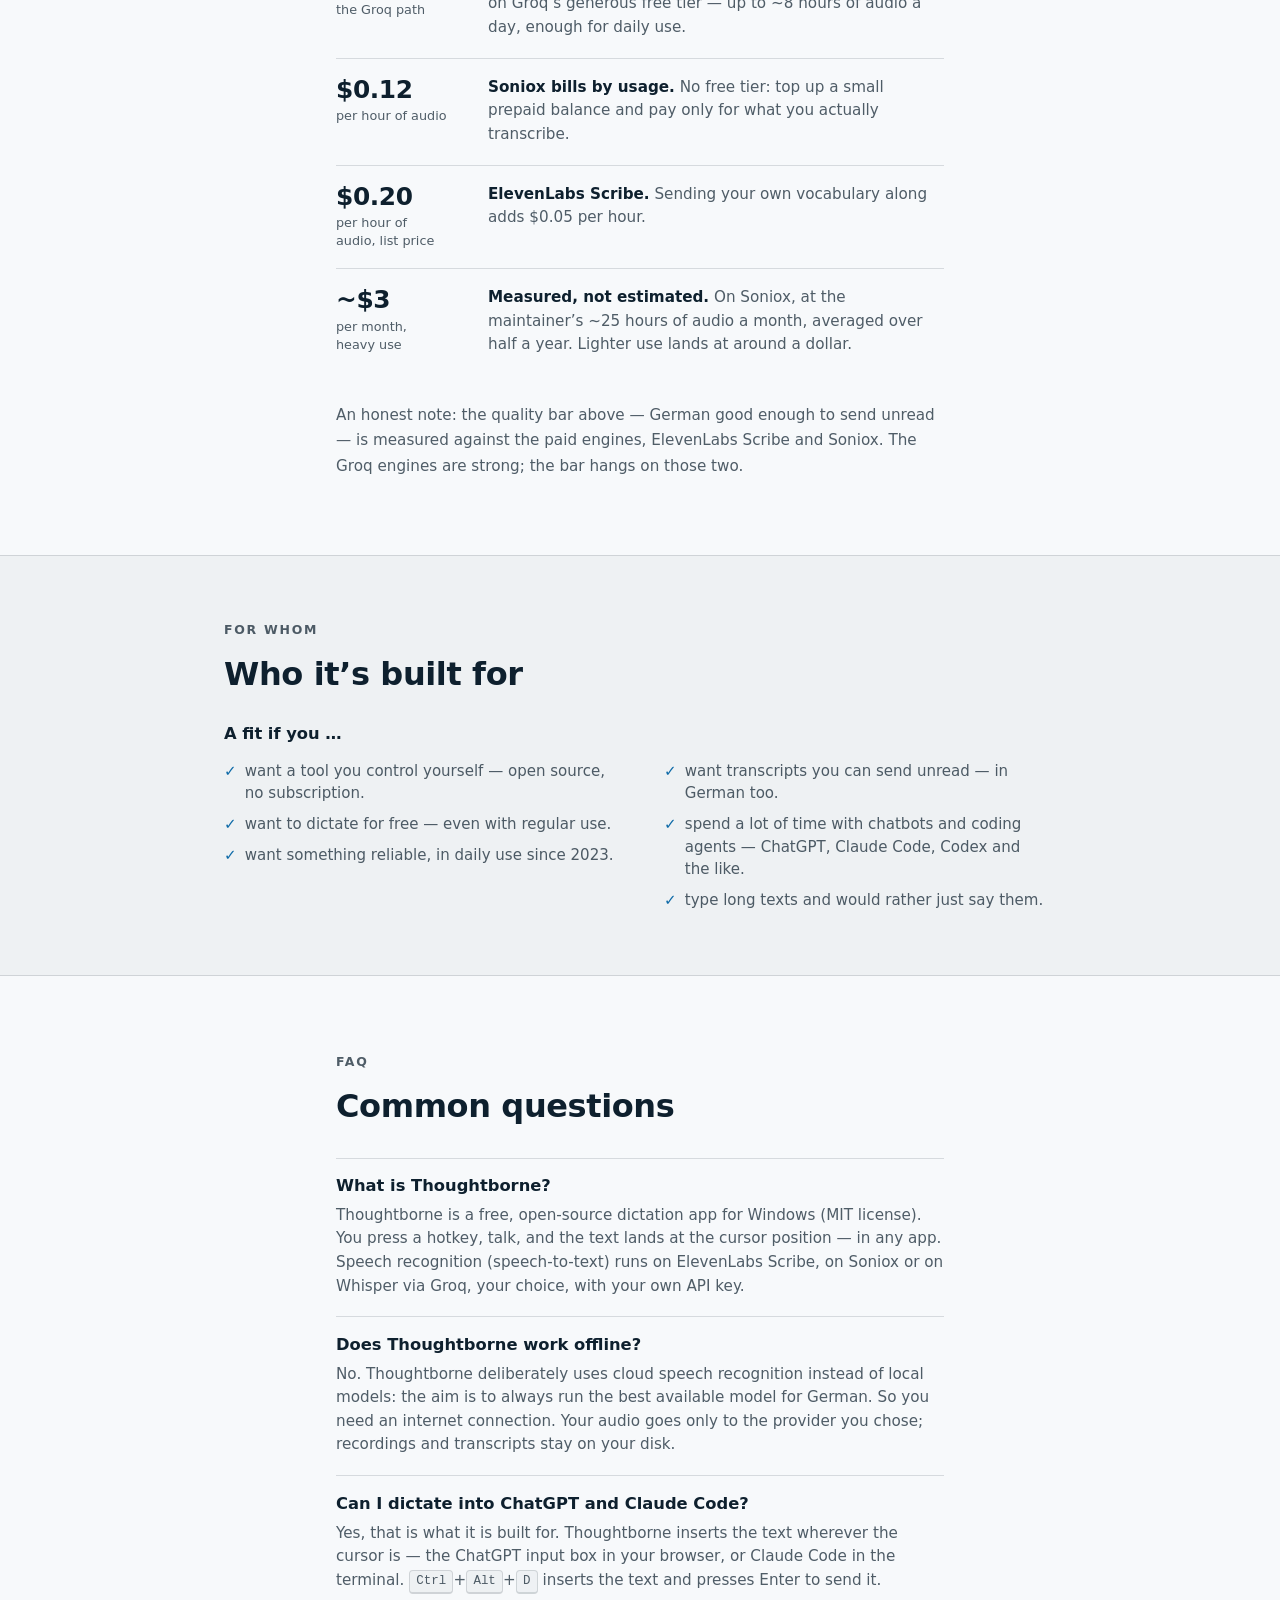
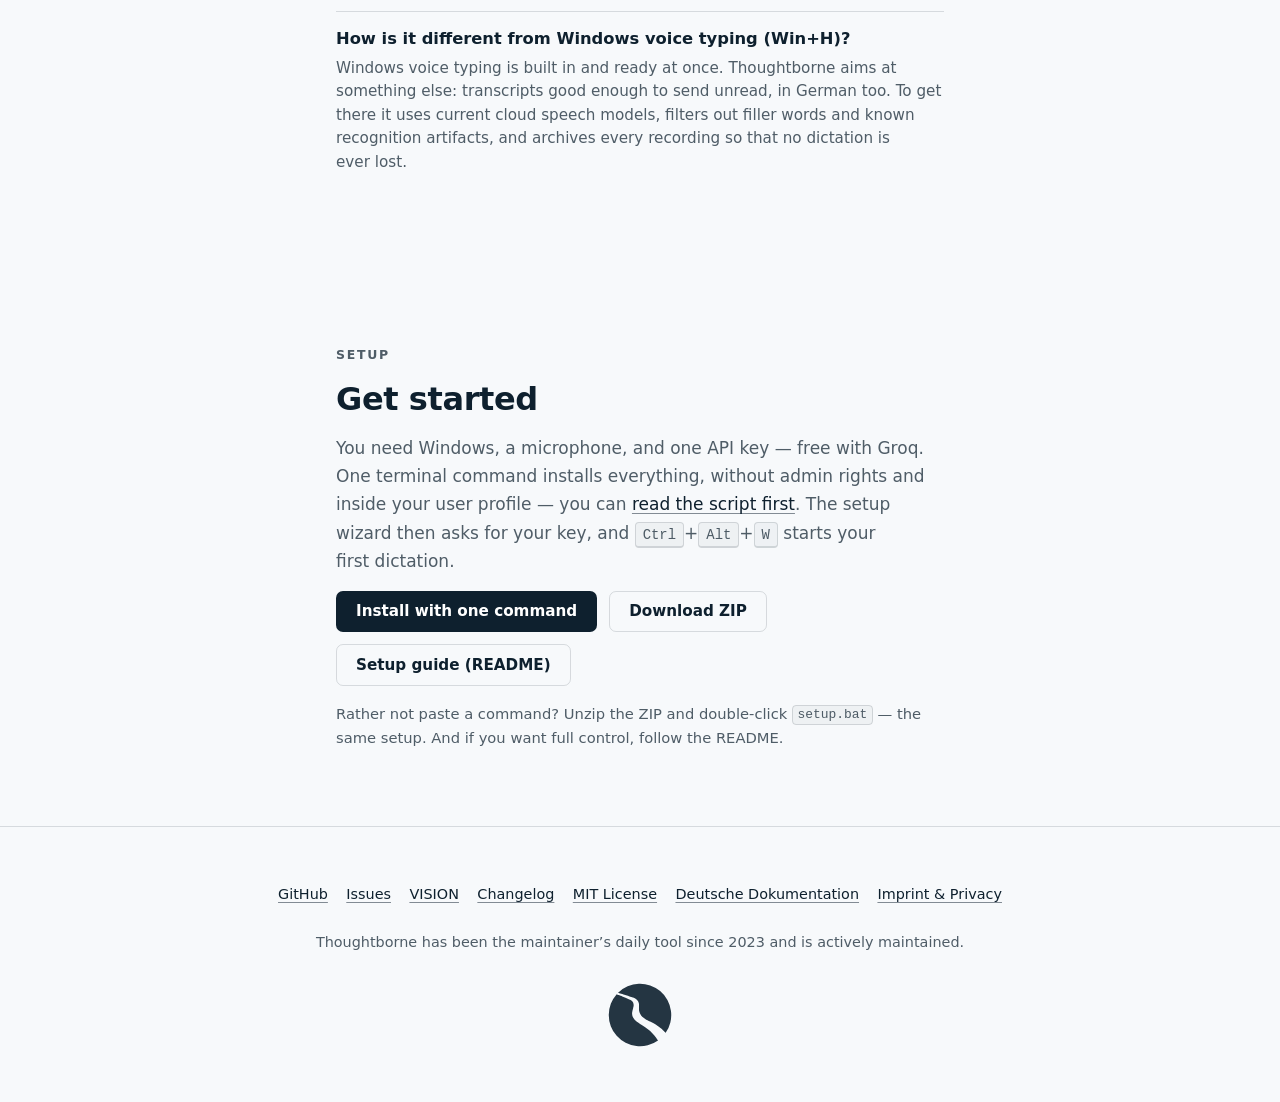
==== commit 8e8980de: "Drop the subscription caveats and state the maintainer's Scribe verdict "No subscription" stands unq" ====
--- a/docs/en/index.html
+++ b/docs/en/index.html
@@ -46,7 +46,7 @@
 </script>
 <!-- ?v= is a cache-buster: bump it whenever style.css changes shape, so a
      stale cached sheet can never style the new markup (site-v4 idea). -->
-<link rel="stylesheet" href="../style.css?v=17">
+<link rel="stylesheet" href="../style.css?v=18">
 <noscript><style>.ip-tabs { display: none; } .ip-panel[hidden] { display: block; }</style></noscript>
 </head>
 <body>
@@ -167,7 +167,8 @@
         <span class="rn-tag">New</span>
         <h2 class="rn-title" id="rn-title">Version 1.3 released</h2>
       </div>
-      <p>My aim for Thoughtborne is to always offer the best model for dictating in German. In my testing, <a href="https://elevenlabs.io/blog/scribe-v3" target="_blank" rel="noopener">ElevenLabs’ new Scribe v3</a> delivered even better results than Soniox, so it has been added to the lineup, along with further improvements. You can still dictate completely free of charge through Groq.</p>
+      <p>My aim for Thoughtborne is to <strong>always offer the best model for dictating in German</strong>, with very good quality in English as well. In my testing, <a href="https://elevenlabs.io/blog/scribe-v3" target="_blank" rel="noopener">ElevenLabs’ new Scribe v3</a> delivered even better results than Soniox, so it has been added to the lineup, along with speed optimizations and further improvements.</p>
+      <p>You can still dictate <strong>completely free of charge</strong>, and in good quality all the same, with the Whisper model through Groq.</p>
       <p class="rn-foot"><span>— <a class="rn-by" href="https://github.com/timwessels" target="_blank" rel="noopener">@timwessels</a></span> <a href="https://github.com/timwessels/thoughtborne-windows/releases/tag/v1.3.0" target="_blank" rel="noopener">What’s new in 1.3?</a></p>
     </aside>
   </div>
@@ -258,12 +259,12 @@
 
         <article class="arg">
           <span class="arg-num">02</span>
-          <h3>No subscription needed. A free path, or ~$3/month for heavy use.</h3>
+          <h3>No subscription. A free path, or ~$3/month for heavy use.</h3>
           <p class="arg-lead">You bring your own API keys and pay only for what you use — a fraction of the $12–15/month of the subscription tools.</p>
           <ul class="arg-evidence">
             <li><strong>Groq’s free tier as a genuine everyday path</strong>, not a trial: up to ~8 hours of audio a day.</li>
             <li>Soniox: $0.12 per hour of audio, prepaid.</li>
-            <li>ElevenLabs Scribe: list price $0.20 per hour of audio — through a monthly plan or, according to ElevenLabs, as prepaid credit without a plan.</li>
+            <li>ElevenLabs Scribe: list price $0.20 per hour of audio.</li>
             <li><strong>~$3/month, measured, not estimated</strong> — the maintainer on Soniox at ~25 h of audio a month.</li>
           </ul>
         </article>
@@ -354,7 +355,7 @@
     <div class="wrap prose">
       <p class="eyebrow" aria-hidden="true">Cost</p>
       <h2>What it costs</h2>
-      <p>Thoughtborne itself costs nothing, and nowhere do you need a <strong>subscription</strong>. You bring your own API keys and pay the providers’ usage prices — a fraction of the $12–15/month that subscription dictation tools charge.</p>
+      <p>Nowhere in this stack a <strong>subscription</strong>. You bring your own API keys and pay the providers’ usage prices — a fraction of the $12–15/month that subscription dictation tools charge.</p>
       <dl class="figures">
         <div>
           <dt><span class="fig-num">$0</span> <span class="fig-unit">the Groq path</span></dt>
@@ -366,7 +367,7 @@
         </div>
         <div>
           <dt><span class="fig-num">$0.20</span> <span class="fig-unit">per hour of audio, list price</span></dt>
-          <dd><strong>ElevenLabs Scribe.</strong> ElevenLabs sells Scribe through monthly plans and, according to its documentation, as prepaid credit without a plan. Sending your own vocabulary along adds $0.05 per hour.</dd>
+          <dd><strong>ElevenLabs Scribe.</strong> Sending your own vocabulary along adds $0.05 per hour.</dd>
         </div>
         <div>
           <dt><span class="fig-num">~$3</span> <span class="fig-unit">per month, heavy use</span></dt>
--- a/docs/style.css
+++ b/docs/style.css
@@ -284,6 +284,7 @@
 }
 .rn-title { font-size: 1.02rem; font-weight: 600; line-height: 1.35; letter-spacing: 0; color: var(--ink); }
 .release-note p { font-size: 0.93rem; line-height: 1.6; color: var(--ink-soft); margin-top: 0.6rem; }
+.release-note p strong { color: var(--ink); font-weight: 600; }
 .release-note .rn-foot { display: flex; flex-wrap: wrap; justify-content: space-between; gap: 0.3rem 1.25rem; font-size: 0.88rem; margin-top: 0.75rem; }
 .rn-by { color: var(--ink); font-weight: 600; }
 
